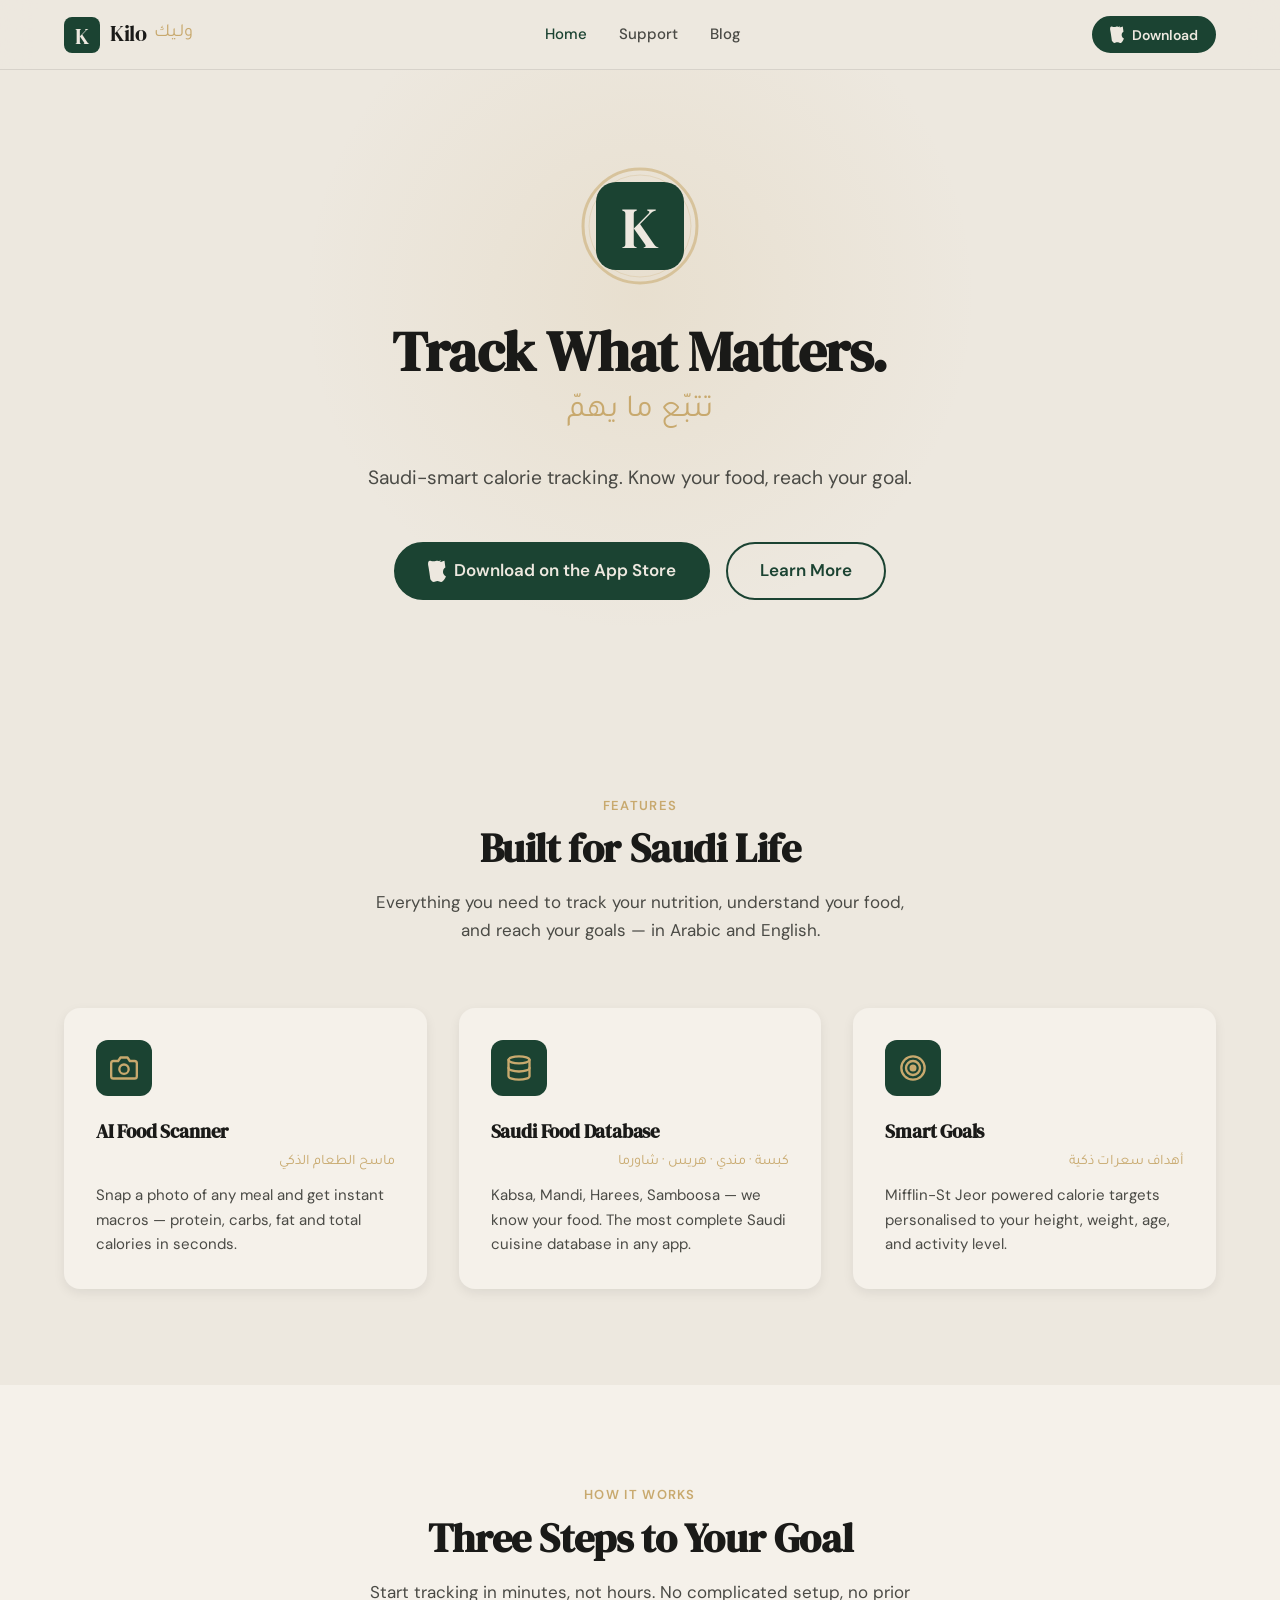
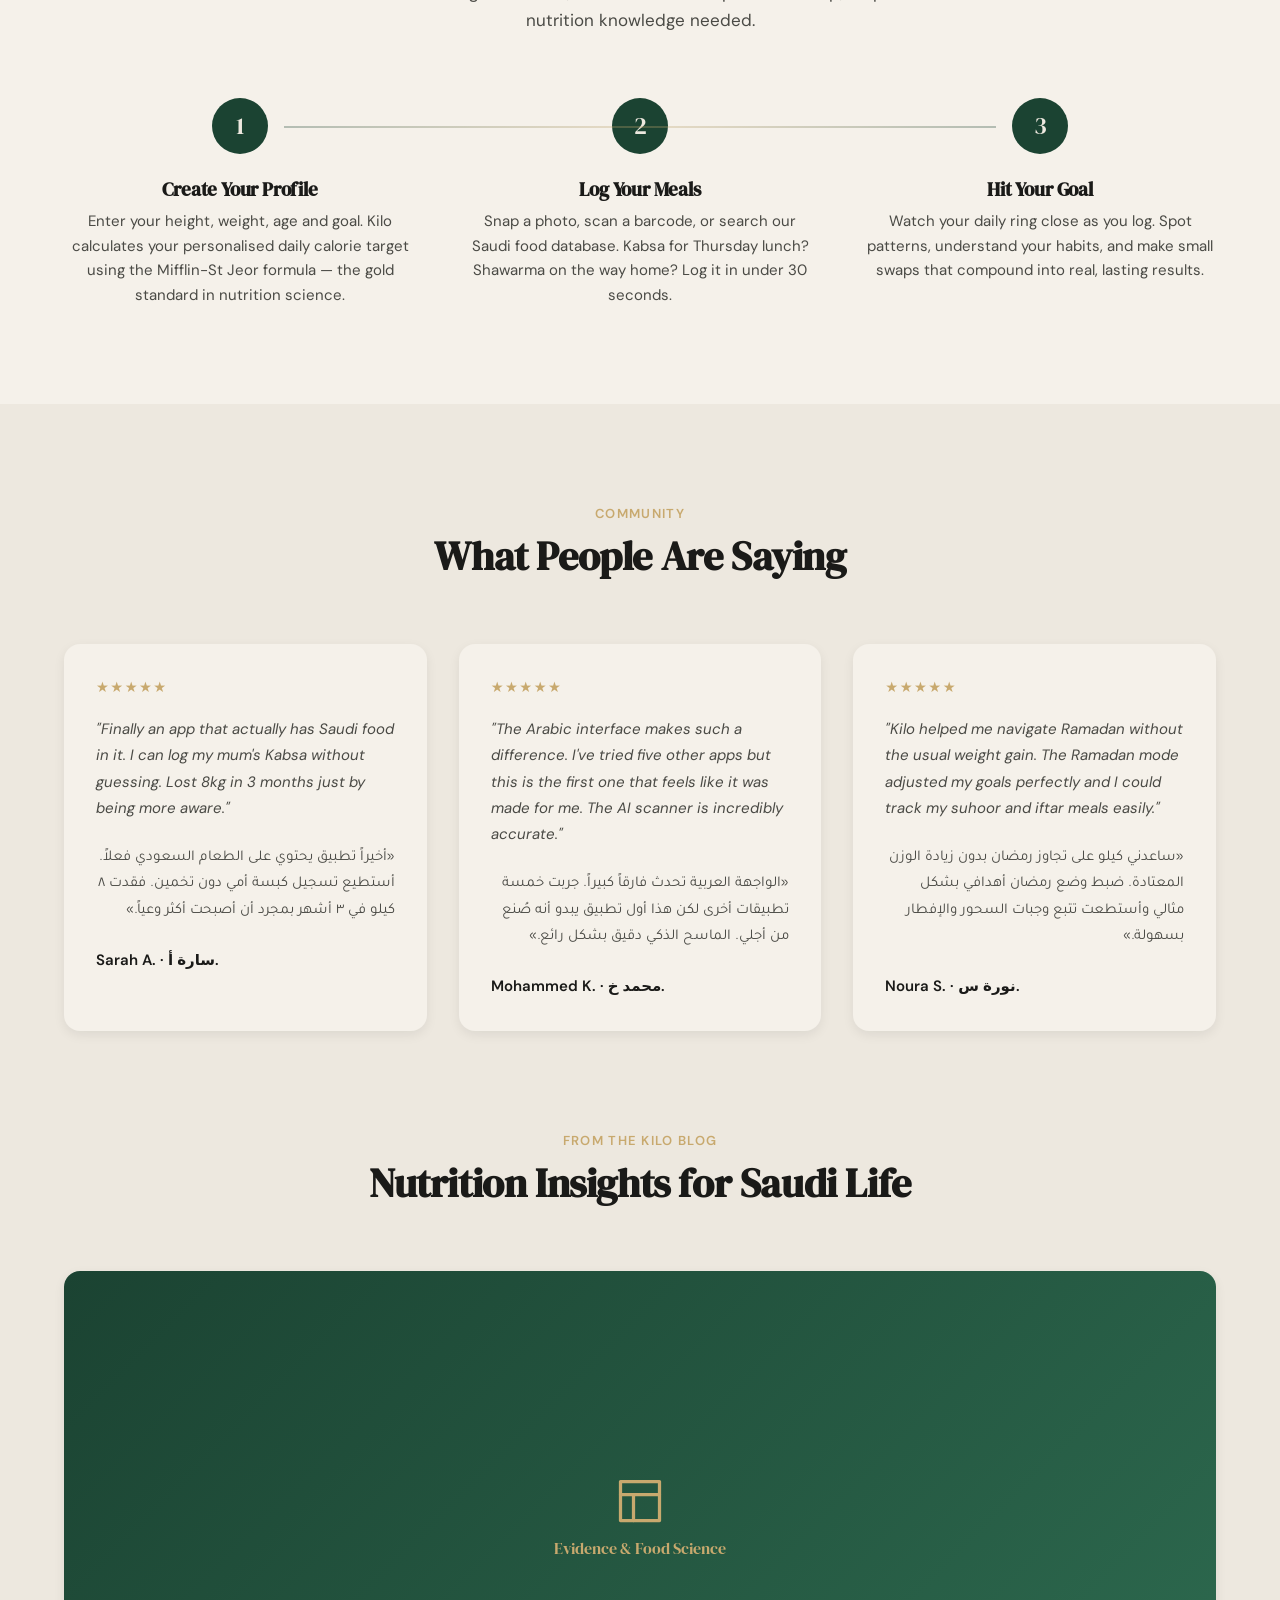
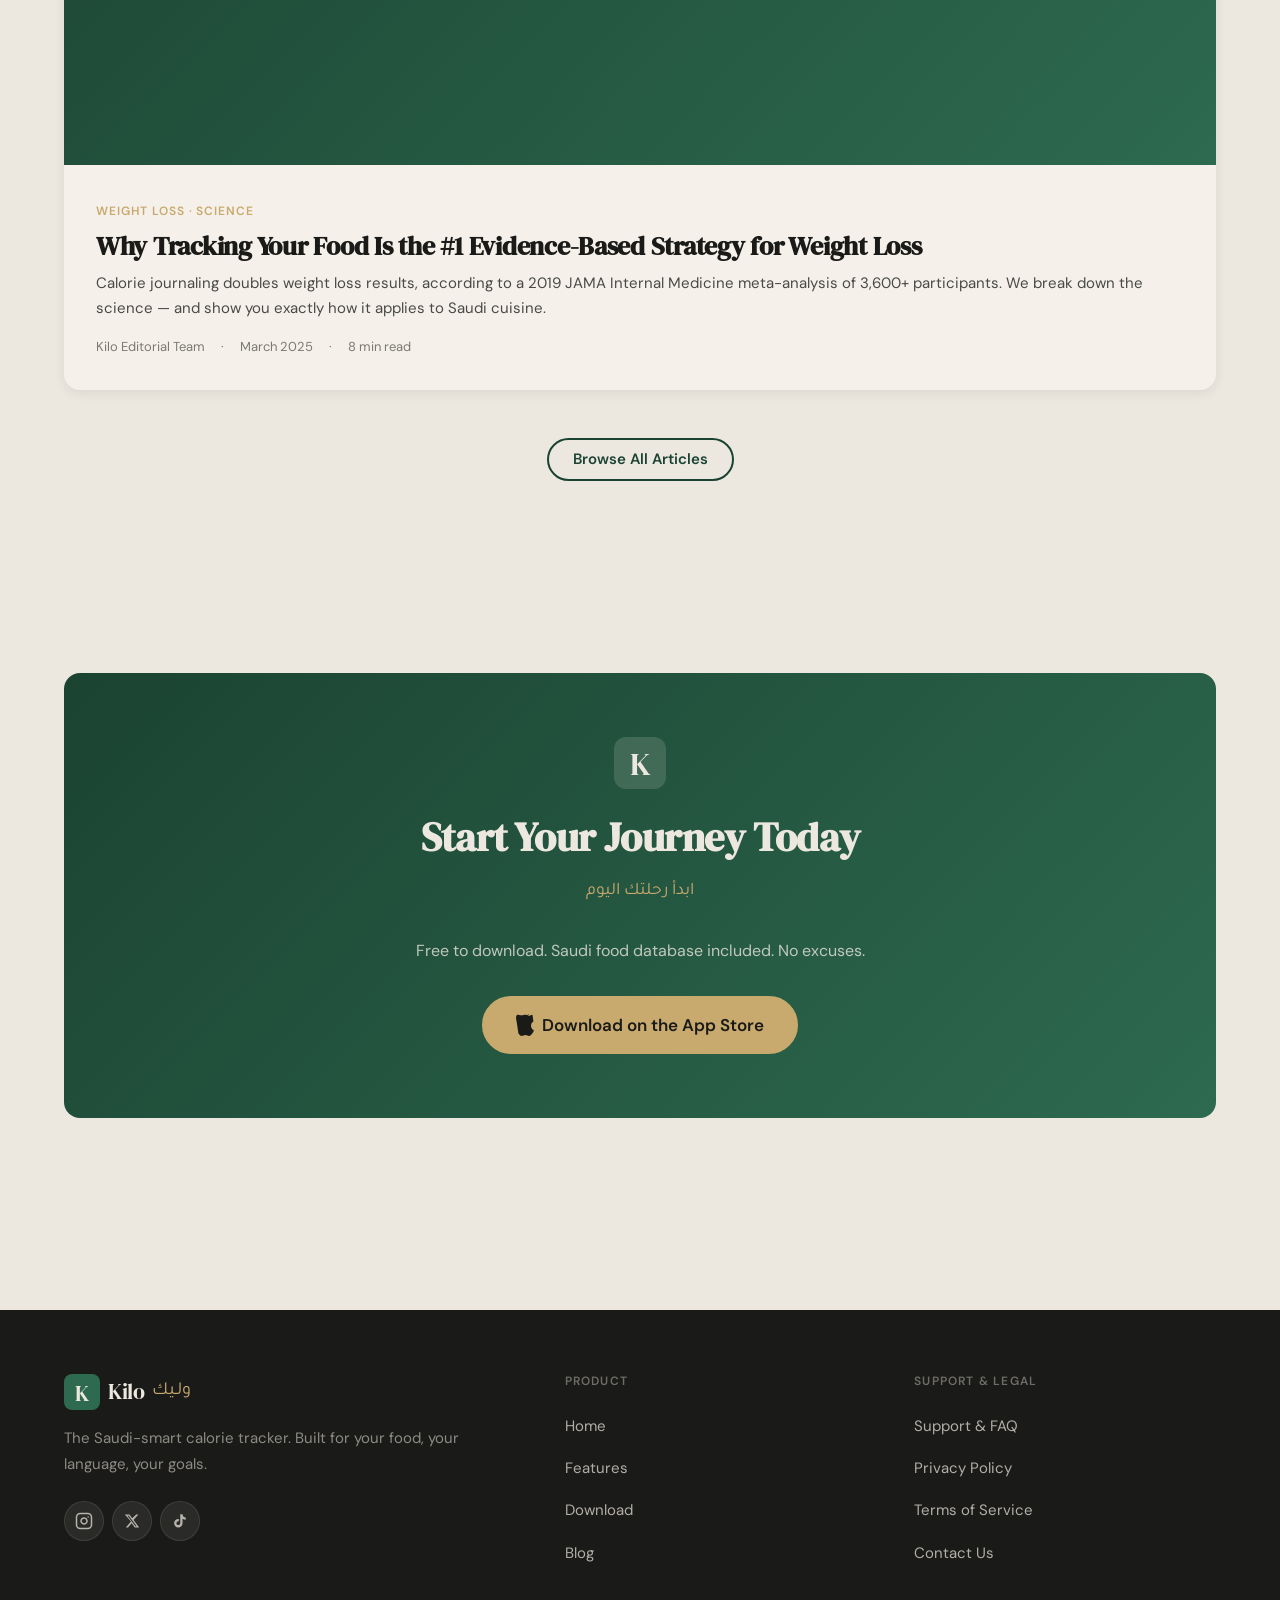
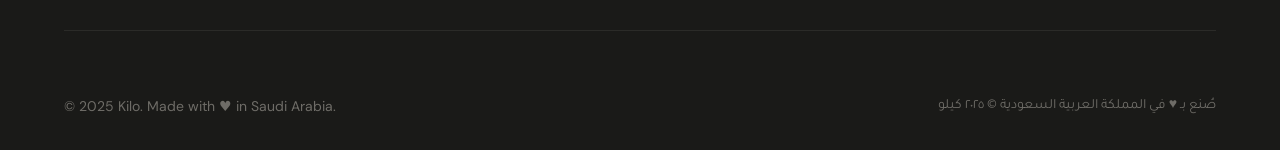
==== index.html @ ad7eeaf1 "claude cooked" ====
<!DOCTYPE html>
<html lang="en">
<head>
  <meta charset="UTF-8">
  <meta name="viewport" content="width=device-width, initial-scale=1.0">

  <!-- Primary SEO -->
  <title>Kilo (ولـيك) — Saudi-Smart Calorie Tracking App for iOS</title>
  <meta name="description" content="Kilo is the calorie tracking app built for Saudi Arabia. AI food scanner, Saudi food database with Kabsa, Mandi &amp; Shawarma. Mifflin-St Jeor powered goals. Free on the App Store.">
  <meta name="description" lang="ar" content="كيلو (ولـيك) — تطبيق تتبع السعرات الحرارية المصمم خصيصاً للسوق السعودي. ماسح الطعام بالذكاء الاصطناعي، قاعدة بيانات الأطعمة السعودية تشمل الكبسة والمندي والشاورما. حمّل التطبيق مجاناً.">
  <meta name="keywords" content="calorie tracking app Saudi Arabia, food tracking KSA, weight loss app Saudi, تطبيق تتبع السعرات, كيلو تطبيق, حمية سعودية, كبسة سعرات حرارية, Kabsa calories, Mandi calories, calorie counter Arabic">
  <meta name="robots" content="index, follow">
  <meta name="author" content="Kilo App">

  <!-- Geo -->
  <meta name="geo.region" content="SA">
  <meta name="geo.placename" content="Saudi Arabia">

  <!-- Open Graph -->
  <meta property="og:type" content="website">
  <meta property="og:site_name" content="Kilo — ولـيك">
  <meta property="og:title" content="Kilo (ولـيك) — Saudi-Smart Calorie Tracking App">
  <meta property="og:description" content="Track Kabsa, Mandi, Shawarma and every Saudi favourite. AI-powered calorie tracking built for KSA life. Free on the App Store.">
  <meta property="og:url" content="https://kiloapp.sa/">
  <meta property="og:image" content="https://kiloapp.sa/og-image.jpg">
  <meta property="og:locale" content="en_US">
  <meta property="og:locale:alternate" content="ar_SA">

  <!-- Twitter Card -->
  <meta name="twitter:card" content="summary_large_image">
  <meta name="twitter:site" content="@kiloapp">
  <meta name="twitter:title" content="Kilo (ولـيك) — Saudi-Smart Calorie Tracking">
  <meta name="twitter:description" content="Track Kabsa, Mandi, Shawarma and every Saudi favourite. AI-powered. Built for KSA.">
  <meta name="twitter:image" content="https://kiloapp.sa/og-image.jpg">

  <!-- Canonical + hreflang -->
  <link rel="canonical" href="https://kiloapp.sa/">
  <link rel="alternate" hreflang="en" href="https://kiloapp.sa/">
  <link rel="alternate" hreflang="ar" href="https://kiloapp.sa/ar/">
  <link rel="alternate" hreflang="x-default" href="https://kiloapp.sa/">

  <!-- Fonts: preconnect first, then load -->
  <link rel="preconnect" href="https://fonts.googleapis.com">
  <link rel="preconnect" href="https://fonts.gstatic.com" crossorigin>
  <link href="https://fonts.googleapis.com/css2?family=DM+Serif+Display:ital@0;1&family=DM+Sans:ital,opsz,wght@0,9..40,300;0,9..40,400;0,9..40,500;0,9..40,600;0,9..40,700;1,9..40,400&family=Tajawal:wght@300;400;500;700&display=swap" rel="stylesheet">

  <!-- Styles -->
  <link rel="stylesheet" href="styles.css">

  <!-- Critical CSS (inline for above-the-fold render) -->
  <style>
    :root{--color-bg:#EDE8DF;--color-primary:#1B4332;--color-accent:#C8A96E;--color-text:#1A1A18}
    body{background-color:#EDE8DF;color:#1A1A18;font-family:'DM Sans',system-ui,sans-serif;margin:0}
    .nav{position:sticky;top:0;z-index:100;background-color:rgba(237,232,223,.92);border-bottom:1px solid rgba(26,26,24,.1);padding:1rem 0;backdrop-filter:blur(16px);-webkit-backdrop-filter:blur(16px)}
    .container{width:100%;max-width:1200px;margin:0 auto;padding:0 1.5rem}
    .hero{padding:6rem 0;text-align:center;position:relative;overflow:hidden}
  </style>

  <!-- JSON-LD: Organization -->
  <script type="application/ld+json">
  {
    "@context": "https://schema.org",
    "@type": "Organization",
    "name": "Kilo",
    "alternateName": "ولـيك",
    "url": "https://kiloapp.sa",
    "description": "Saudi-market calorie tracking iOS app with AI food scanner and Saudi food database",
    "foundingLocation": {
      "@type": "Place",
      "addressCountry": "SA",
      "name": "Saudi Arabia"
    },
    "sameAs": [
      "https://instagram.com/kiloapp",
      "https://twitter.com/kiloapp",
      "https://tiktok.com/@kiloapp"
    ],
    "contactPoint": {
      "@type": "ContactPoint",
      "contactType": "customer support",
      "email": "support@kiloapp.sa",
      "availableLanguage": ["English", "Arabic"]
    }
  }
  </script>

  <!-- JSON-LD: MobileApplication -->
  <script type="application/ld+json">
  {
    "@context": "https://schema.org",
    "@type": "MobileApplication",
    "name": "Kilo — Calorie Tracker",
    "alternateName": "ولـيك — تتبع السعرات",
    "operatingSystem": "iOS",
    "applicationCategory": "HealthApplication",
    "description": "Kilo is a Saudi-smart calorie tracking app featuring an AI food scanner, a comprehensive Saudi food database including Kabsa, Mandi, and Shawarma, and Mifflin-St Jeor powered calorie targets. Available in English and Arabic.",
    "inLanguage": ["en", "ar"],
    "offers": {
      "@type": "Offer",
      "price": "0",
      "priceCurrency": "SAR"
    },
    "aggregateRating": {
      "@type": "AggregateRating",
      "ratingValue": "4.8",
      "reviewCount": "1250",
      "bestRating": "5",
      "worstRating": "1"
    },
    "featureList": [
      "AI Food Scanner",
      "Saudi Food Database — Kabsa, Mandi, Harees, Shawarma",
      "Smart Calorie Goals with Mifflin-St Jeor",
      "Arabic Language Support",
      "Macro Tracking — Protein, Carbs, Fat",
      "Ramadan Mode",
      "Progress Charts"
    ],
    "availableOnDevice": "iPhone",
    "downloadUrl": "#app-store-link",
    "publisher": {
      "@type": "Organization",
      "name": "Kilo"
    }
  }
  </script>
</head>
<body>

  <!-- ===================== NAVIGATION ===================== -->
  <nav class="nav" role="navigation" aria-label="Main navigation">
    <div class="container">
      <div class="nav__inner">

        <a href="/" class="nav__logo" aria-label="Kilo — Home">
          <span class="app-icon app-icon--sm">
            <svg viewBox="0 0 36 36" xmlns="http://www.w3.org/2000/svg" aria-hidden="true">
              <rect width="36" height="36" rx="8" fill="#1B4332"/>
              <text x="18" y="27" font-family="'DM Serif Display',Georgia,serif" font-size="22" fill="#EDE8DF" text-anchor="middle">K</text>
            </svg>
          </span>
          <span class="wordmark">
            <span class="wordmark__en">Kilo</span>
            <span class="wordmark__ar">ولـيك</span>
          </span>
        </a>

        <ul class="nav__links">
          <li><a href="/" class="active" aria-current="page">Home</a></li>
          <li><a href="support.html">Support</a></li>
          <li><a href="blog/">Blog</a></li>
        </ul>

        <a href="#app-store-link" class="btn btn--primary btn--sm nav__cta">
          <svg width="14" height="17" viewBox="0 0 814 1000" fill="currentColor" xmlns="http://www.w3.org/2000/svg" aria-hidden="true">
            <path d="M788.1 340.9c-5.8 4.5-108.2 62.2-108.2 190.5 0 148.4 130.3 200.9 134.2 202.2-.6 3.2-20.7 71.9-68.7 141.9-42.8 61.6-87.5 123.1-155.5 123.1s-85.5-39.5-164-39.5c-76 0-103.7 40.8-165.9 40.8s-105-57.8-155.5-127.4C46 376.7 0 246.7 0 183.5 0 69.3 33.8 28.5 77.2 28.5s72.3 26.3 168.1 26.3c90 0 113.2-26.3 185.6-26.3 63.2 0 117.8 47.5 158.8 47.5 47.5 0 95-47.5 158-47.5z"/>
            <path d="M545.8 8.3C530.2 28.5 507 56.3 507 90.5c0 30 21.5 56.1 32.7 65.3 14.6 11.6 28.3 19 42.4 19 7.3 0 14-2.1 16.8-2.1.6-.6.6-1.4 0-2.1-15.2-5.1-53.1-26.5-53.1-79.6 0-44.4 28.5-80.7 38.1-90z"/>
          </svg>
          Download
        </a>

        <button class="nav__hamburger" id="hamburger-btn" aria-label="Toggle navigation menu" aria-expanded="false" aria-controls="mobile-menu">
          <span aria-hidden="true"></span>
          <span aria-hidden="true"></span>
          <span aria-hidden="true"></span>
        </button>

      </div>

      <div class="nav__mobile-menu" id="mobile-menu" aria-hidden="true">
        <a href="/" class="active" aria-current="page">Home</a>
        <a href="support.html">Support</a>
        <a href="blog/">Blog</a>
        <a href="#app-store-link" class="btn btn--primary">Download on the App Store</a>
      </div>
    </div>
  </nav>

  <main>

    <!-- ===================== HERO ===================== -->
    <section class="hero section" aria-labelledby="hero-heading">
      <div class="container">

        <!-- App icon with gold ring -->
        <div class="app-icon app-icon--hero hero__icon" aria-hidden="true">
          <svg viewBox="0 0 120 120" xmlns="http://www.w3.org/2000/svg">
            <circle cx="60" cy="60" r="57" fill="none" stroke="#C8A96E" stroke-width="3" opacity="0.55"/>
            <circle cx="60" cy="60" r="51" fill="none" stroke="#C8A96E" stroke-width="1" opacity="0.25"/>
            <rect x="16" y="16" width="88" height="88" rx="20" fill="#1B4332"/>
            <text x="60" y="82" font-family="'DM Serif Display',Georgia,serif" font-size="58" fill="#EDE8DF" text-anchor="middle">K</text>
          </svg>
        </div>

        <h1 id="hero-heading">Track What Matters.</h1>
        <p class="hero__subtitle-ar" lang="ar">تتبّع ما يهمّ</p>
        <p class="hero__desc">Saudi-smart calorie tracking. Know your food, reach your goal.</p>

        <div class="hero__actions">
          <a href="#app-store-link" class="btn btn--primary btn--lg" aria-label="Download Kilo on the App Store">
            <svg width="18" height="22" viewBox="0 0 814 1000" fill="currentColor" xmlns="http://www.w3.org/2000/svg" aria-hidden="true">
              <path d="M788.1 340.9c-5.8 4.5-108.2 62.2-108.2 190.5 0 148.4 130.3 200.9 134.2 202.2-.6 3.2-20.7 71.9-68.7 141.9-42.8 61.6-87.5 123.1-155.5 123.1s-85.5-39.5-164-39.5c-76 0-103.7 40.8-165.9 40.8s-105-57.8-155.5-127.4C46 376.7 0 246.7 0 183.5 0 69.3 33.8 28.5 77.2 28.5s72.3 26.3 168.1 26.3c90 0 113.2-26.3 185.6-26.3 63.2 0 117.8 47.5 158.8 47.5 47.5 0 95-47.5 158-47.5z"/>
              <path d="M545.8 8.3C530.2 28.5 507 56.3 507 90.5c0 30 21.5 56.1 32.7 65.3 14.6 11.6 28.3 19 42.4 19 7.3 0 14-2.1 16.8-2.1.6-.6.6-1.4 0-2.1-15.2-5.1-53.1-26.5-53.1-79.6 0-44.4 28.5-80.7 38.1-90z"/>
            </svg>
            Download on the App Store
          </a>
          <a href="#features" class="btn btn--ghost btn--lg">Learn More</a>
        </div>

      </div>
    </section>

    <!-- ===================== FEATURES ===================== -->
    <section id="features" class="section" aria-labelledby="features-heading">
      <div class="container">
        <div class="section-header">
          <span class="section-header__label">Features</span>
          <h2 id="features-heading" class="section-header__title">Built for Saudi Life</h2>
          <p class="section-header__desc">Everything you need to track your nutrition, understand your food, and reach your goals — in Arabic and English.</p>
        </div>

        <div class="grid-3">

          <!-- Feature 1: AI Food Scanner -->
          <div class="card">
            <div class="card__icon" aria-hidden="true">
              <svg width="28" height="28" viewBox="0 0 24 24" fill="none" stroke="currentColor" stroke-width="2" stroke-linecap="round" stroke-linejoin="round">
                <path d="M23 19a2 2 0 0 1-2 2H3a2 2 0 0 1-2-2V8a2 2 0 0 1 2-2h4l2-3h6l2 3h4a2 2 0 0 1 2 2z"/>
                <circle cx="12" cy="13" r="4"/>
              </svg>
            </div>
            <h3 class="card__title">AI Food Scanner</h3>
            <p class="card__title-ar" lang="ar">ماسح الطعام الذكي</p>
            <p class="card__desc">Snap a photo of any meal and get instant macros — protein, carbs, fat and total calories in seconds.</p>
          </div>

          <!-- Feature 2: Saudi Food Database -->
          <div class="card">
            <div class="card__icon" aria-hidden="true">
              <svg width="28" height="28" viewBox="0 0 24 24" fill="none" stroke="currentColor" stroke-width="2" stroke-linecap="round" stroke-linejoin="round">
                <ellipse cx="12" cy="5" rx="9" ry="3"/>
                <path d="M21 12c0 1.66-4 3-9 3s-9-1.34-9-3"/>
                <path d="M3 5v14c0 1.66 4 3 9 3s9-1.34 9-3V5"/>
              </svg>
            </div>
            <h3 class="card__title">Saudi Food Database</h3>
            <p class="card__title-ar" lang="ar">كبسة · مندي · هريس · شاورما</p>
            <p class="card__desc">Kabsa, Mandi, Harees, Samboosa — we know your food. The most complete Saudi cuisine database in any app.</p>
          </div>

          <!-- Feature 3: Smart Goals -->
          <div class="card">
            <div class="card__icon" aria-hidden="true">
              <svg width="28" height="28" viewBox="0 0 24 24" fill="none" stroke="currentColor" stroke-width="2" stroke-linecap="round" stroke-linejoin="round">
                <circle cx="12" cy="12" r="10"/>
                <circle cx="12" cy="12" r="6"/>
                <circle cx="12" cy="12" r="2" fill="currentColor"/>
              </svg>
            </div>
            <h3 class="card__title">Smart Goals</h3>
            <p class="card__title-ar" lang="ar">أهداف سعرات ذكية</p>
            <p class="card__desc">Mifflin-St Jeor powered calorie targets personalised to your height, weight, age, and activity level.</p>
          </div>

        </div>
      </div>
    </section>

    <!-- ===================== HOW IT WORKS ===================== -->
    <section class="section" style="background-color: var(--color-bg-card);" aria-labelledby="how-heading">
      <div class="container">
        <div class="section-header">
          <span class="section-header__label">How It Works</span>
          <h2 id="how-heading" class="section-header__title">Three Steps to Your Goal</h2>
          <p class="section-header__desc">Start tracking in minutes, not hours. No complicated setup, no prior nutrition knowledge needed.</p>
        </div>

        <div class="steps">
          <div class="step">
            <div class="step__number" aria-hidden="true">1</div>
            <h3 class="step__title">Create Your Profile</h3>
            <p class="step__desc">Enter your height, weight, age and goal. Kilo calculates your personalised daily calorie target using the Mifflin-St Jeor formula — the gold standard in nutrition science.</p>
          </div>
          <div class="step">
            <div class="step__number" aria-hidden="true">2</div>
            <h3 class="step__title">Log Your Meals</h3>
            <p class="step__desc">Snap a photo, scan a barcode, or search our Saudi food database. Kabsa for Thursday lunch? Shawarma on the way home? Log it in under 30 seconds.</p>
          </div>
          <div class="step">
            <div class="step__number" aria-hidden="true">3</div>
            <h3 class="step__title">Hit Your Goal</h3>
            <p class="step__desc">Watch your daily ring close as you log. Spot patterns, understand your habits, and make small swaps that compound into real, lasting results.</p>
          </div>
        </div>
      </div>
    </section>

    <!-- ===================== TESTIMONIALS ===================== -->
    <section class="section" aria-labelledby="testimonials-heading">
      <div class="container">
        <div class="section-header">
          <span class="section-header__label">Community</span>
          <h2 id="testimonials-heading" class="section-header__title">What People Are Saying</h2>
        </div>

        <div class="testimonials-grid">

          <div class="testimonial">
            <div class="testimonial__stars" aria-label="5 stars">★★★★★</div>
            <p class="testimonial__quote">"Finally an app that actually has Saudi food in it. I can log my mum's Kabsa without guessing. Lost 8kg in 3 months just by being more aware."</p>
            <p class="testimonial__quote testimonial__quote--ar" lang="ar">«أخيراً تطبيق يحتوي على الطعام السعودي فعلاً. أستطيع تسجيل كبسة أمي دون تخمين. فقدت ٨ كيلو في ٣ أشهر بمجرد أن أصبحت أكثر وعياً.»</p>
            <p class="testimonial__author">Sarah A. · سارة أ.</p>
          </div>

          <div class="testimonial">
            <div class="testimonial__stars" aria-label="5 stars">★★★★★</div>
            <p class="testimonial__quote">"The Arabic interface makes such a difference. I've tried five other apps but this is the first one that feels like it was made for me. The AI scanner is incredibly accurate."</p>
            <p class="testimonial__quote testimonial__quote--ar" lang="ar">«الواجهة العربية تحدث فارقاً كبيراً. جربت خمسة تطبيقات أخرى لكن هذا أول تطبيق يبدو أنه صُنع من أجلي. الماسح الذكي دقيق بشكل رائع.»</p>
            <p class="testimonial__author">Mohammed K. · محمد خ.</p>
          </div>

          <div class="testimonial">
            <div class="testimonial__stars" aria-label="5 stars">★★★★★</div>
            <p class="testimonial__quote">"Kilo helped me navigate Ramadan without the usual weight gain. The Ramadan mode adjusted my goals perfectly and I could track my suhoor and iftar meals easily."</p>
            <p class="testimonial__quote testimonial__quote--ar" lang="ar">«ساعدني كيلو على تجاوز رمضان بدون زيادة الوزن المعتادة. ضبط وضع رمضان أهدافي بشكل مثالي وأستطعت تتبع وجبات السحور والإفطار بسهولة.»</p>
            <p class="testimonial__author">Noura S. · نورة س.</p>
          </div>

        </div>
      </div>
    </section>

    <!-- ===================== BLOG TEASER ===================== -->
    <section class="section section--flush" aria-labelledby="blog-teaser-heading">
      <div class="container">
        <div class="section-header">
          <span class="section-header__label">From the Kilo Blog</span>
          <h2 id="blog-teaser-heading" class="section-header__title">Nutrition Insights for Saudi Life</h2>
        </div>

        <a href="blog/food-tracking-weight-loss.html" class="blog-card blog-card--featured" aria-label="Read: Why Tracking Your Food Is the #1 Evidence-Based Strategy for Weight Loss">
          <div class="blog-card__image">
            <div class="blog-card__image-inner" aria-hidden="true">
              <svg width="52" height="52" viewBox="0 0 24 24" fill="none" stroke="currentColor" stroke-width="1.5" stroke-linecap="round" stroke-linejoin="round">
                <path d="M3 3h18v18H3z" rx="2"/><path d="M3 9h18M9 21V9"/>
              </svg>
              <span style="color: var(--color-accent); font-family: 'DM Serif Display',serif; font-size:1rem;">Evidence &amp; Food Science</span>
            </div>
          </div>
          <div class="blog-card__body">
            <span class="blog-card__tag">Weight Loss · Science</span>
            <h3 class="blog-card__title">Why Tracking Your Food Is the #1 Evidence-Based Strategy for Weight Loss</h3>
            <p class="blog-card__excerpt">Calorie journaling doubles weight loss results, according to a 2019 JAMA Internal Medicine meta-analysis of 3,600+ participants. We break down the science — and show you exactly how it applies to Saudi cuisine.</p>
            <div class="blog-card__meta">
              <span>Kilo Editorial Team</span>
              <span>&middot;</span>
              <span>March 2025</span>
              <span>&middot;</span>
              <span>8 min read</span>
            </div>
          </div>
        </a>

        <div class="text-center mt-2xl">
          <a href="blog/" class="btn btn--ghost">Browse All Articles</a>
        </div>
      </div>
    </section>

    <!-- ===================== FINAL CTA ===================== -->
    <section class="section" aria-label="Download call to action">
      <div class="container container--narrow">
        <div class="contact-card" style="text-align:center;">
          <div class="app-icon app-icon--md" style="margin:0 auto var(--space-lg);" aria-hidden="true">
            <svg viewBox="0 0 52 52" xmlns="http://www.w3.org/2000/svg">
              <rect width="52" height="52" rx="12" fill="#EDE8DF" opacity="0.15"/>
              <text x="26" y="38" font-family="'DM Serif Display',Georgia,serif" font-size="32" fill="#EDE8DF" text-anchor="middle">K</text>
            </svg>
          </div>
          <h2>Start Your Journey Today</h2>
          <p lang="ar" style="font-family:var(--font-arabic);direction:rtl;font-size:1.1rem;color:var(--color-accent);">ابدأ رحلتك اليوم</p>
          <p>Free to download. Saudi food database included. No excuses.</p>
          <a href="#app-store-link" class="btn btn--primary btn--lg" aria-label="Download Kilo on the App Store">
            <svg width="18" height="22" viewBox="0 0 814 1000" fill="currentColor" xmlns="http://www.w3.org/2000/svg" aria-hidden="true">
              <path d="M788.1 340.9c-5.8 4.5-108.2 62.2-108.2 190.5 0 148.4 130.3 200.9 134.2 202.2-.6 3.2-20.7 71.9-68.7 141.9-42.8 61.6-87.5 123.1-155.5 123.1s-85.5-39.5-164-39.5c-76 0-103.7 40.8-165.9 40.8s-105-57.8-155.5-127.4C46 376.7 0 246.7 0 183.5 0 69.3 33.8 28.5 77.2 28.5s72.3 26.3 168.1 26.3c90 0 113.2-26.3 185.6-26.3 63.2 0 117.8 47.5 158.8 47.5 47.5 0 95-47.5 158-47.5z"/>
              <path d="M545.8 8.3C530.2 28.5 507 56.3 507 90.5c0 30 21.5 56.1 32.7 65.3 14.6 11.6 28.3 19 42.4 19 7.3 0 14-2.1 16.8-2.1.6-.6.6-1.4 0-2.1-15.2-5.1-53.1-26.5-53.1-79.6 0-44.4 28.5-80.7 38.1-90z"/>
            </svg>
            Download on the App Store
          </a>
        </div>
      </div>
    </section>

  </main>

  <!-- ===================== FOOTER ===================== -->
  <footer class="footer" role="contentinfo">
    <div class="container">
      <div class="footer__top">

        <div class="footer__brand">
          <div class="wordmark mb-md">
            <span class="app-icon app-icon--sm" aria-hidden="true">
              <svg viewBox="0 0 36 36" xmlns="http://www.w3.org/2000/svg">
                <rect width="36" height="36" rx="8" fill="#2D6A4F"/>
                <text x="18" y="27" font-family="'DM Serif Display',Georgia,serif" font-size="22" fill="#EDE8DF" text-anchor="middle">K</text>
              </svg>
            </span>
            <span class="wordmark__en">Kilo</span>
            <span class="wordmark__ar">ولـيك</span>
          </div>
          <p>The Saudi-smart calorie tracker. Built for your food, your language, your goals.</p>
          <div class="footer__social" aria-label="Social media links">
            <a href="#" class="social-icon" aria-label="Kilo on Instagram">
              <svg width="18" height="18" viewBox="0 0 24 24" fill="none" stroke="currentColor" stroke-width="2" stroke-linecap="round" stroke-linejoin="round" aria-hidden="true">
                <rect x="2" y="2" width="20" height="20" rx="5" ry="5"/><path d="M16 11.37A4 4 0 1 1 12.63 8 4 4 0 0 1 16 11.37z"/><line x1="17.5" y1="6.5" x2="17.51" y2="6.5"/>
              </svg>
            </a>
            <a href="#" class="social-icon" aria-label="Kilo on X / Twitter">
              <svg width="16" height="16" viewBox="0 0 24 24" fill="currentColor" aria-hidden="true">
                <path d="M18.244 2.25h3.308l-7.227 8.26 8.502 11.24H16.17l-4.714-6.231-5.401 6.231H2.746l7.73-8.835L1.254 2.25H8.08l4.259 5.63zm-1.161 17.52h1.833L7.084 4.126H5.117z"/>
              </svg>
            </a>
            <a href="#" class="social-icon" aria-label="Kilo on TikTok">
              <svg width="16" height="18" viewBox="0 0 24 24" fill="currentColor" aria-hidden="true">
                <path d="M19.59 6.69a4.83 4.83 0 0 1-3.77-4.25V2h-3.45v13.67a2.89 2.89 0 0 1-2.88 2.5 2.89 2.89 0 0 1-2.89-2.89 2.89 2.89 0 0 1 2.89-2.89c.28 0 .54.04.79.1V9.01a6.3 6.3 0 0 0-.79-.05 6.34 6.34 0 0 0-6.34 6.34 6.34 6.34 0 0 0 6.34 6.34 6.34 6.34 0 0 0 6.33-6.34V8.69a8.18 8.18 0 0 0 4.78 1.52V6.69a4.85 4.85 0 0 1-1.01 0z"/>
              </svg>
            </a>
          </div>
        </div>

        <nav class="footer__nav" aria-label="Footer navigation">
          <h4>Product</h4>
          <ul>
            <li><a href="/">Home</a></li>
            <li><a href="#features">Features</a></li>
            <li><a href="#app-store-link">Download</a></li>
            <li><a href="blog/">Blog</a></li>
          </ul>
        </nav>

        <nav class="footer__nav" aria-label="Footer legal navigation">
          <h4>Support &amp; Legal</h4>
          <ul>
            <li><a href="support.html">Support &amp; FAQ</a></li>
            <li><a href="privacy.html">Privacy Policy</a></li>
            <li><a href="#">Terms of Service</a></li>
            <li><a href="mailto:support@kiloapp.sa">Contact Us</a></li>
          </ul>
        </nav>

      </div>

      <div class="footer__bottom">
        <span>&copy; 2025 Kilo. Made with &#9829; in Saudi Arabia.</span>
        <span class="footer__bottom-ar" lang="ar">صُنع بـ &#9829; في المملكة العربية السعودية &copy; ٢٠٢٥ كيلو</span>
      </div>
    </div>
  </footer>

  <script>
    (function () {
      var btn = document.getElementById('hamburger-btn');
      var menu = document.getElementById('mobile-menu');
      if (!btn || !menu) return;
      btn.addEventListener('click', function () {
        var open = menu.classList.toggle('is-open');
        btn.setAttribute('aria-expanded', open);
        menu.setAttribute('aria-hidden', !open);
      });
      menu.querySelectorAll('a').forEach(function (link) {
        link.addEventListener('click', function () {
          menu.classList.remove('is-open');
          btn.setAttribute('aria-expanded', 'false');
          menu.setAttribute('aria-hidden', 'true');
        });
      });
      document.addEventListener('click', function (e) {
        if (!btn.contains(e.target) && !menu.contains(e.target)) {
          menu.classList.remove('is-open');
          btn.setAttribute('aria-expanded', 'false');
          menu.setAttribute('aria-hidden', 'true');
        }
      });
    })();
  </script>
</body>
</html>
---- styles.css ----
/* ============================================================
   KILO (ولـيك) — Shared Design System
   Version 1.0 · Mobile-first · RTL-ready · Dark-mode aware
   ============================================================ */

/* Google Fonts — loaded via <link> in HTML for performance */

/* ============================================================
   CUSTOM PROPERTIES (Design Tokens)
   ============================================================ */
:root {
  /* Brand Colors */
  --color-bg:            #EDE8DF; /* kiloWarmBeige */
  --color-bg-card:       #F5F1EA;
  --color-bg-elevated:   #FAF8F4;
  --color-primary:       #1B4332; /* kiloDeepGreen */
  --color-primary-dark:  #143326;
  --color-primary-light: #2D6A4F;
  --color-accent:        #C8A96E; /* kiloSandGold */
  --color-accent-light:  #D4BB82;
  --color-text:          #1A1A18; /* kiloCharcoal */
  --color-text-secondary:#4A4A45;
  --color-text-muted:    #7A7A72;
  --color-border:        rgba(26,26,24,0.10);
  --color-overlay:       rgba(26,26,24,0.04);

  /* Typography */
  --font-heading: 'DM Serif Display', Georgia, 'Times New Roman', serif;
  --font-body:    'DM Sans', -apple-system, BlinkMacSystemFont, 'Segoe UI', sans-serif;
  --font-arabic:  'Tajawal', 'Arial Unicode MS', Tahoma, sans-serif;

  /* Spacing scale */
  --space-xs:  0.25rem;
  --space-sm:  0.5rem;
  --space-md:  1rem;
  --space-lg:  1.5rem;
  --space-xl:  2rem;
  --space-2xl: 3rem;
  --space-3xl: 4rem;
  --space-4xl: 6rem;

  /* Layout */
  --max-width:      1200px;
  --max-width-text: 740px;
  --max-width-article: 760px;

  /* Radii */
  --radius-sm:   8px;
  --radius-md:   12px;
  --radius-card: 16px;
  --radius-lg:   24px;
  --radius-full: 9999px;

  /* Shadows */
  --shadow-card: 0 4px 12px rgba(0,0,0,0.07);
  --shadow-md:   0 8px 24px rgba(0,0,0,0.10);
  --shadow-lg:   0 16px 48px rgba(0,0,0,0.14);

  /* Transitions */
  --t-fast: 150ms ease;
  --t-base: 250ms ease;
  --t-slow: 400ms ease;
}

/* ============================================================
   DARK MODE  — darken the beige, never invert
   ============================================================ */
@media (prefers-color-scheme: dark) {
  :root {
    --color-bg:            #1E1C17;
    --color-bg-card:       #252319;
    --color-bg-elevated:   #2C2A1F;
    --color-primary:       #2D6A4F;
    --color-primary-dark:  #1B4332;
    --color-primary-light: #40916C;
    --color-accent:        #C8A96E;
    --color-accent-light:  #D4BB82;
    --color-text:          #F0EBE0;
    --color-text-secondary:#C0BAA8;
    --color-text-muted:    #908A78;
    --color-border:        rgba(240,235,224,0.10);
    --color-overlay:       rgba(240,235,224,0.04);
  }
}

/* ============================================================
   BASE RESET
   ============================================================ */
*, *::before, *::after { box-sizing: border-box; margin: 0; padding: 0; }

html {
  font-size: 16px;
  scroll-behavior: smooth;
  -webkit-text-size-adjust: 100%;
  text-size-adjust: 100%;
}

body {
  background-color: var(--color-bg);
  color: var(--color-text);
  font-family: var(--font-body);
  font-size: 1rem;
  line-height: 1.65;
  -webkit-font-smoothing: antialiased;
  -moz-osx-font-smoothing: grayscale;
}

img, video, svg { max-width: 100%; height: auto; display: block; }
a { color: var(--color-primary); text-decoration: none; transition: opacity var(--t-fast); }
a:hover { opacity: 0.78; }
ul, ol { list-style: none; }

/* ============================================================
   TYPOGRAPHY
   ============================================================ */
h1, h2, h3, h4, h5, h6 {
  font-family: var(--font-heading);
  line-height: 1.2;
  color: var(--color-text);
  letter-spacing: -0.01em;
}

h1 { font-size: clamp(2rem, 5vw, 3.5rem); }
h2 { font-size: clamp(1.5rem, 3.5vw, 2.5rem); }
h3 { font-size: clamp(1.2rem, 2.5vw, 1.75rem); }
h4 { font-size: 1.2rem; }

p { margin-bottom: var(--space-md); }
p:last-child { margin-bottom: 0; }

.text-arabic {
  font-family: var(--font-arabic);
  direction: rtl;
  text-align: right;
}

.text-muted     { color: var(--color-text-muted); }
.text-secondary { color: var(--color-text-secondary); }
.text-accent    { color: var(--color-accent); }
.text-primary   { color: var(--color-primary); }

/* ============================================================
   LAYOUT
   ============================================================ */
.container {
  width: 100%;
  max-width: var(--max-width);
  margin: 0 auto;
  padding: 0 var(--space-lg);
}

.container--narrow {
  max-width: var(--max-width-text);
  margin: 0 auto;
}

.container--article {
  max-width: var(--max-width-article);
  margin: 0 auto;
  padding: 0 var(--space-lg);
}

.section        { padding: var(--space-4xl) 0; }
.section--sm    { padding: var(--space-2xl) 0; }
.section--flush { padding-top: 0; }

.grid-2 {
  display: grid;
  grid-template-columns: 1fr;
  gap: var(--space-xl);
}

.grid-3 {
  display: grid;
  grid-template-columns: 1fr;
  gap: var(--space-xl);
}

@media (min-width: 640px) {
  .grid-2 { grid-template-columns: 1fr 1fr; }
  .grid-3 { grid-template-columns: repeat(2, 1fr); }
}

@media (min-width: 1024px) {
  .grid-3 { grid-template-columns: repeat(3, 1fr); }
}

/* ============================================================
   APP ICON — K lettermark on kiloDeepGreen
   ============================================================ */
.app-icon {
  display: inline-flex;
  align-items: center;
  justify-content: center;
  flex-shrink: 0;
}

.app-icon--sm   { width: 36px;  height: 36px; }
.app-icon--md   { width: 52px;  height: 52px; }
.app-icon--lg   { width: 80px;  height: 80px; }
.app-icon--hero { width: 120px; height: 120px; }

/* ============================================================
   WORDMARK
   ============================================================ */
.wordmark {
  display: flex;
  align-items: center;
  gap: var(--space-sm);
}

.wordmark__en {
  font-family: var(--font-heading);
  font-size: 1.4rem;
  color: var(--color-text);
  letter-spacing: -0.02em;
  line-height: 1;
}

.wordmark__ar {
  font-family: var(--font-arabic);
  font-size: 1.15rem;
  color: var(--color-accent);
  line-height: 1;
  letter-spacing: 0;
}

/* ============================================================
   NAVIGATION
   ============================================================ */
.nav {
  position: sticky;
  top: 0;
  z-index: 100;
  background-color: rgba(237,232,223,0.92);
  border-bottom: 1px solid var(--color-border);
  padding: var(--space-md) 0;
  backdrop-filter: blur(16px) saturate(1.4);
  -webkit-backdrop-filter: blur(16px) saturate(1.4);
}

@media (prefers-color-scheme: dark) {
  .nav { background-color: rgba(30,28,23,0.92); }
}

.nav__inner {
  display: flex;
  align-items: center;
  justify-content: space-between;
  gap: var(--space-md);
}

.nav__logo {
  display: flex;
  align-items: center;
  gap: 0.625rem;
  text-decoration: none;
}

.nav__links {
  display: none;
  align-items: center;
  gap: var(--space-xl);
  list-style: none;
}

.nav__links a {
  font-size: 0.9375rem;
  font-weight: 500;
  color: var(--color-text-secondary);
  text-decoration: none;
  transition: color var(--t-fast);
}

.nav__links a:hover,
.nav__links a.active {
  color: var(--color-primary);
  opacity: 1;
}

.nav__cta { display: none; }

@media (min-width: 768px) {
  .nav__links { display: flex; }
  .nav__cta   { display: inline-flex; }
}

/* ============================================================
   BUTTONS
   ============================================================ */
.btn {
  display: inline-flex;
  align-items: center;
  justify-content: center;
  gap: 0.5rem;
  padding: 0.75rem 1.5rem;
  border-radius: var(--radius-full);
  font-family: var(--font-body);
  font-size: 0.9375rem;
  font-weight: 600;
  line-height: 1;
  cursor: pointer;
  border: 2px solid transparent;
  text-decoration: none;
  transition: all var(--t-base);
  white-space: nowrap;
  -webkit-tap-highlight-color: transparent;
}

.btn--primary {
  background-color: var(--color-primary);
  color: var(--color-bg);
  border-color: var(--color-primary);
}

.btn--primary:hover {
  background-color: var(--color-primary-dark);
  border-color: var(--color-primary-dark);
  opacity: 1;
  transform: translateY(-1px);
  box-shadow: var(--shadow-md);
}

.btn--ghost {
  background-color: transparent;
  color: var(--color-primary);
  border-color: var(--color-primary);
}

.btn--ghost:hover {
  background-color: var(--color-primary);
  color: var(--color-bg);
  opacity: 1;
  transform: translateY(-1px);
}

.btn--accent {
  background-color: var(--color-accent);
  color: var(--color-text);
  border-color: var(--color-accent);
}

.btn--accent:hover {
  background-color: var(--color-accent-light);
  border-color: var(--color-accent-light);
  opacity: 1;
}

.btn--sm  { padding: 0.5rem 1rem;   font-size: 0.875rem;  }
.btn--lg  { padding: 1rem 2rem;     font-size: 1.0625rem; }

/* ============================================================
   CARDS
   ============================================================ */
.card {
  background-color: var(--color-bg-card);
  border-radius: var(--radius-card);
  box-shadow: var(--shadow-card);
  padding: var(--space-xl);
  transition: transform var(--t-base), box-shadow var(--t-base);
}

.card:hover {
  transform: translateY(-3px);
  box-shadow: var(--shadow-md);
}

.card__icon {
  width: 56px;
  height: 56px;
  border-radius: var(--radius-md);
  background-color: var(--color-primary);
  display: flex;
  align-items: center;
  justify-content: center;
  margin-bottom: var(--space-lg);
  color: var(--color-accent);
  flex-shrink: 0;
}

.card__title {
  font-family: var(--font-heading);
  font-size: 1.2rem;
  margin-bottom: var(--space-sm);
}

.card__title-ar {
  font-family: var(--font-arabic);
  direction: rtl;
  font-size: 0.9rem;
  color: var(--color-accent);
  margin-bottom: var(--space-sm);
}

.card__desc {
  color: var(--color-text-secondary);
  font-size: 0.9375rem;
  margin-bottom: 0;
  line-height: 1.65;
}

/* ============================================================
   HERO
   ============================================================ */
.hero {
  position: relative;
  overflow: hidden;
  padding: var(--space-4xl) 0;
  text-align: center;
}

.hero::before {
  content: '';
  position: absolute;
  top: -20%;
  left: 50%;
  transform: translateX(-50%);
  width: min(700px, 100vw);
  height: min(700px, 100vw);
  background: radial-gradient(circle, rgba(200,169,110,0.14) 0%, transparent 68%);
  pointer-events: none;
  z-index: 0;
}

.hero > * { position: relative; z-index: 1; }

.hero__icon {
  margin: 0 auto var(--space-xl);
}

.hero__title {
  margin-bottom: var(--space-xs);
}

.hero__subtitle-ar {
  font-family: var(--font-arabic);
  font-size: clamp(1.25rem, 3vw, 2rem);
  color: var(--color-accent);
  margin-bottom: var(--space-lg);
  direction: rtl;
}

.hero__desc {
  font-size: clamp(1rem, 2vw, 1.2rem);
  color: var(--color-text-secondary);
  max-width: 580px;
  margin: 0 auto var(--space-2xl);
}

.hero__actions {
  display: flex;
  flex-wrap: wrap;
  gap: var(--space-md);
  justify-content: center;
}

/* ============================================================
   SECTION HEADERS
   ============================================================ */
.section-header {
  text-align: center;
  margin-bottom: var(--space-3xl);
}

.section-header__label {
  display: inline-block;
  font-size: 0.8125rem;
  font-weight: 600;
  letter-spacing: 0.1em;
  text-transform: uppercase;
  color: var(--color-accent);
  margin-bottom: var(--space-sm);
}

.section-header__title { margin-bottom: var(--space-md); }

.section-header__desc {
  font-size: 1.0625rem;
  color: var(--color-text-secondary);
  max-width: 540px;
  margin: 0 auto;
}

/* ============================================================
   HOW IT WORKS — Steps
   ============================================================ */
.steps {
  display: grid;
  grid-template-columns: 1fr;
  gap: var(--space-2xl);
}

@media (min-width: 768px) {
  .steps { grid-template-columns: repeat(3, 1fr); }
}

.step { text-align: center; }

.step__number {
  width: 56px;
  height: 56px;
  border-radius: var(--radius-full);
  background-color: var(--color-primary);
  color: var(--color-bg);
  font-family: var(--font-heading);
  font-size: 1.5rem;
  display: flex;
  align-items: center;
  justify-content: center;
  margin: 0 auto var(--space-lg);
}

.step__title {
  font-family: var(--font-heading);
  font-size: 1.2rem;
  margin-bottom: var(--space-sm);
}

.step__desc {
  color: var(--color-text-secondary);
  font-size: 0.9375rem;
}

/* connector line between steps */
@media (min-width: 768px) {
  .steps {
    position: relative;
  }
  .steps::before {
    content: '';
    position: absolute;
    top: 28px;
    left: calc(16.66% + 28px);
    right: calc(16.66% + 28px);
    height: 2px;
    background: linear-gradient(90deg, var(--color-primary) 0%, var(--color-accent) 50%, var(--color-primary) 100%);
    opacity: 0.3;
  }
}

/* ============================================================
   TESTIMONIALS
   ============================================================ */
.testimonials-grid {
  display: grid;
  grid-template-columns: 1fr;
  gap: var(--space-xl);
}

@media (min-width: 768px) {
  .testimonials-grid { grid-template-columns: repeat(3, 1fr); }
}

.testimonial {
  background-color: var(--color-bg-card);
  border-radius: var(--radius-card);
  box-shadow: var(--shadow-card);
  padding: var(--space-xl);
  transition: transform var(--t-base), box-shadow var(--t-base);
}

.testimonial:hover {
  transform: translateY(-2px);
  box-shadow: var(--shadow-md);
}

.testimonial__stars {
  color: var(--color-accent);
  font-size: 0.9rem;
  margin-bottom: var(--space-md);
  letter-spacing: 0.1em;
}

.testimonial__quote {
  font-size: 0.9375rem;
  color: var(--color-text-secondary);
  margin-bottom: var(--space-lg);
  line-height: 1.75;
  font-style: italic;
}

.testimonial__quote--ar {
  font-family: var(--font-arabic);
  direction: rtl;
  text-align: right;
  font-style: normal;
}

.testimonial__author {
  font-weight: 600;
  font-size: 0.9375rem;
}

.testimonial__author--ar {
  font-family: var(--font-arabic);
  direction: rtl;
  text-align: right;
}

/* ============================================================
   BLOG CARDS
   ============================================================ */
.blog-card {
  background-color: var(--color-bg-card);
  border-radius: var(--radius-card);
  box-shadow: var(--shadow-card);
  overflow: hidden;
  transition: transform var(--t-base), box-shadow var(--t-base);
  text-decoration: none;
  color: var(--color-text);
  display: block;
}

.blog-card:hover {
  transform: translateY(-3px);
  box-shadow: var(--shadow-md);
  opacity: 1;
}

.blog-card__image {
  width: 100%;
  aspect-ratio: 16/9;
  background: linear-gradient(135deg, var(--color-primary) 0%, var(--color-primary-light) 100%);
  display: flex;
  align-items: center;
  justify-content: center;
  color: var(--color-accent);
}

.blog-card__image-inner {
  display: flex;
  flex-direction: column;
  align-items: center;
  gap: var(--space-sm);
}

.blog-card__body { padding: var(--space-xl); }

.blog-card__tag {
  display: inline-block;
  font-size: 0.75rem;
  font-weight: 600;
  letter-spacing: 0.08em;
  text-transform: uppercase;
  color: var(--color-accent);
  margin-bottom: var(--space-sm);
}

.blog-card__title {
  font-family: var(--font-heading);
  font-size: 1.2rem;
  line-height: 1.3;
  margin-bottom: var(--space-sm);
  color: var(--color-text);
}

.blog-card__excerpt {
  font-size: 0.9375rem;
  color: var(--color-text-secondary);
  margin-bottom: var(--space-md);
  display: -webkit-box;
  -webkit-line-clamp: 3;
  -webkit-box-orient: vertical;
  overflow: hidden;
  line-height: 1.65;
}

.blog-card__meta {
  font-size: 0.8125rem;
  color: var(--color-text-muted);
  display: flex;
  gap: var(--space-md);
  flex-wrap: wrap;
}

/* Featured variant */
.blog-card--featured .blog-card__image { aspect-ratio: 21/9; }
.blog-card--featured .blog-card__title { font-size: 1.6rem; }
.blog-card--featured .blog-card__excerpt { -webkit-line-clamp: 4; }

/* Ghost / coming-soon variant */
.blog-card--ghost {
  border: 2px dashed var(--color-border);
  box-shadow: none;
  background-color: transparent;
}

.blog-card--ghost:hover {
  transform: none;
  box-shadow: none;
}

.blog-card--ghost .blog-card__image {
  background: var(--color-overlay);
  color: var(--color-text-muted);
}

.blog-card--ghost .blog-card__title { color: var(--color-text-muted); }
.blog-card--ghost .blog-card__excerpt { color: var(--color-text-muted); }

/* ============================================================
   BLOG LAYOUT (index + article)
   ============================================================ */
.blog-index-header {
  background: linear-gradient(135deg, var(--color-primary) 0%, var(--color-primary-light) 100%);
  padding: var(--space-4xl) 0 var(--space-3xl);
  text-align: center;
  position: relative;
  overflow: hidden;
}

.blog-index-header::before {
  content: '';
  position: absolute;
  inset: 0;
  background: radial-gradient(circle at 70% 50%, rgba(200,169,110,0.15) 0%, transparent 60%);
}

.blog-index-header > * { position: relative; z-index: 1; }

.blog-index-header h1 { color: var(--color-bg); }
.blog-index-header p  { color: rgba(237,232,223,0.75); }

.blog-main-layout {
  display: grid;
  grid-template-columns: 1fr;
  gap: var(--space-3xl);
  align-items: start;
}

@media (min-width: 1024px) {
  .blog-main-layout { grid-template-columns: 1fr 300px; }
}

/* ============================================================
   SIDEBAR
   ============================================================ */
.sidebar__widget {
  background-color: var(--color-bg-card);
  border-radius: var(--radius-card);
  box-shadow: var(--shadow-card);
  padding: var(--space-xl);
  margin-bottom: var(--space-xl);
}

.sidebar__widget h3 {
  font-size: 1.05rem;
  margin-bottom: var(--space-lg);
  color: var(--color-primary);
}

.sidebar__about p {
  font-size: 0.9375rem;
  color: var(--color-text-secondary);
  line-height: 1.7;
}

.sidebar__about p:last-child { margin-bottom: 0; }

.tag-cloud {
  display: flex;
  flex-wrap: wrap;
  gap: var(--space-sm);
}

.tag {
  display: inline-block;
  padding: 0.375rem 0.875rem;
  background-color: var(--color-bg-elevated);
  border-radius: var(--radius-full);
  font-size: 0.8125rem;
  font-weight: 500;
  color: var(--color-text-secondary);
  text-decoration: none;
  transition: all var(--t-fast);
  cursor: pointer;
  border: 1px solid var(--color-border);
}

.tag:hover {
  background-color: var(--color-primary);
  color: var(--color-bg);
  border-color: var(--color-primary);
  opacity: 1;
}

.tag--ar {
  font-family: var(--font-arabic);
  direction: rtl;
}

/* ============================================================
   BREADCRUMB
   ============================================================ */
.breadcrumb {
  display: flex;
  align-items: center;
  flex-wrap: wrap;
  gap: 0.375rem;
  font-size: 0.8125rem;
  color: var(--color-text-muted);
  padding: var(--space-md) 0;
}

.breadcrumb a { color: var(--color-text-muted); }
.breadcrumb a:hover { color: var(--color-primary); opacity: 1; }
.breadcrumb__sep { opacity: 0.4; }

/* ============================================================
   ARTICLE
   ============================================================ */
.article-hero {
  width: 100%;
  border-radius: var(--radius-card);
  overflow: hidden;
  margin-bottom: var(--space-2xl);
}

.article-hero__visual {
  width: 100%;
  aspect-ratio: 16/7;
  background: linear-gradient(135deg, var(--color-primary) 0%, var(--color-primary-light) 100%);
  display: flex;
  align-items: center;
  justify-content: center;
  gap: var(--space-xl);
  flex-wrap: wrap;
  padding: var(--space-2xl) var(--space-xl);
  position: relative;
  overflow: hidden;
}

.article-hero__visual::before {
  content: '';
  position: absolute;
  inset: 0;
  background: radial-gradient(circle at 30% 50%, rgba(200,169,110,0.18) 0%, transparent 60%);
}

.article-hero__visual > * { position: relative; z-index: 1; }

.article-hero__icon-group {
  display: flex;
  align-items: center;
  gap: var(--space-lg);
  flex-wrap: wrap;
  justify-content: center;
}

.article-icon-badge {
  display: flex;
  flex-direction: column;
  align-items: center;
  gap: var(--space-xs);
}

.article-icon-badge__circle {
  width: 64px;
  height: 64px;
  border-radius: var(--radius-full);
  background-color: rgba(200,169,110,0.20);
  border: 2px solid rgba(200,169,110,0.5);
  display: flex;
  align-items: center;
  justify-content: center;
  color: var(--color-accent);
}

.article-icon-badge__label {
  font-family: var(--font-arabic);
  font-size: 0.75rem;
  color: rgba(237,232,223,0.7);
  text-align: center;
}

.article-hero figcaption {
  padding: var(--space-md) var(--space-lg);
  background-color: var(--color-bg-card);
  font-size: 0.8125rem;
  color: var(--color-text-muted);
  text-align: center;
  font-style: italic;
}

.article-header {
  margin-bottom: var(--space-2xl);
}

.article-header__tag {
  display: inline-block;
  font-size: 0.8125rem;
  font-weight: 600;
  letter-spacing: 0.08em;
  text-transform: uppercase;
  color: var(--color-accent);
  margin-bottom: var(--space-md);
}

.article-header__title { margin-bottom: var(--space-md); }

.article-header__title-ar {
  font-family: var(--font-arabic);
  direction: rtl;
  font-size: clamp(1.1rem, 2.5vw, 1.6rem);
  color: var(--color-text-secondary);
  margin-bottom: var(--space-lg);
  line-height: 1.5;
}

.article-meta {
  display: flex;
  flex-wrap: wrap;
  gap: var(--space-md);
  font-size: 0.875rem;
  color: var(--color-text-muted);
  align-items: center;
  padding-bottom: var(--space-xl);
  border-bottom: 1px solid var(--color-border);
  margin-bottom: var(--space-2xl);
}

.article-meta__dot {
  width: 3px;
  height: 3px;
  border-radius: 50%;
  background-color: var(--color-text-muted);
  display: inline-block;
}

.article-body {
  font-size: 1.0625rem;
  line-height: 1.82;
}

.article-body h2 {
  margin-top: var(--space-3xl);
  margin-bottom: var(--space-lg);
  padding-top: var(--space-md);
  border-top: 2px solid var(--color-border);
}

.article-body h3 {
  margin-top: var(--space-2xl);
  margin-bottom: var(--space-md);
}

.article-body p { margin-bottom: var(--space-lg); }

.article-body ul,
.article-body ol {
  margin-bottom: var(--space-lg);
  padding-left: var(--space-xl);
}

.article-body ul { list-style: disc; }
.article-body ol { list-style: decimal; }
.article-body li { margin-bottom: var(--space-sm); }

.article-body strong { color: var(--color-text); }

.article-body figure {
  margin: var(--space-2xl) 0;
  border-radius: var(--radius-card);
  overflow: hidden;
}

/* Pull quote */
.pull-quote {
  border-left: 4px solid var(--color-accent);
  padding: var(--space-lg) var(--space-xl);
  margin: var(--space-2xl) 0;
  background-color: var(--color-bg-card);
  border-radius: 0 var(--radius-md) var(--radius-md) 0;
  box-shadow: var(--shadow-card);
}

.pull-quote p {
  font-family: var(--font-heading);
  font-size: clamp(1.05rem, 2vw, 1.35rem);
  color: var(--color-accent);
  margin-bottom: 0;
  line-height: 1.55;
}

.pull-quote cite {
  display: block;
  margin-top: var(--space-sm);
  font-size: 0.8125rem;
  color: var(--color-text-muted);
  font-style: normal;
}

/* Arabic paragraph block */
.arabic-para {
  font-family: var(--font-arabic);
  direction: rtl;
  text-align: right;
  background-color: var(--color-bg-elevated);
  border-radius: var(--radius-md);
  padding: var(--space-lg);
  margin: var(--space-md) 0 var(--space-xl);
  border-right: 3px solid var(--color-accent);
  font-size: 1rem;
  line-height: 2;
  color: var(--color-text-secondary);
}

/* ============================================================
   SAUDI FOOD TABLE
   ============================================================ */
.food-table-wrap {
  margin: var(--space-2xl) 0;
  border-radius: var(--radius-card);
  overflow: hidden;
  box-shadow: var(--shadow-md);
}

.food-table-header {
  background-color: var(--color-primary);
  color: var(--color-bg);
  padding: var(--space-lg) var(--space-xl);
  display: flex;
  justify-content: space-between;
  align-items: center;
  gap: var(--space-md);
  flex-wrap: wrap;
}

.food-table-header h3 {
  color: var(--color-bg);
  margin: 0;
  font-size: 1.1rem;
}

.food-table-header__ar {
  font-family: var(--font-arabic);
  color: var(--color-accent);
  font-size: 1rem;
  direction: rtl;
}

.food-table-wrap table {
  width: 100%;
  border-collapse: collapse;
  background-color: var(--color-bg-card);
}

.food-table-wrap th,
.food-table-wrap td {
  padding: 0.875rem var(--space-xl);
  text-align: left;
  border-bottom: 1px solid var(--color-border);
  font-size: 0.9375rem;
}

.food-table-wrap th {
  background-color: var(--color-bg-elevated);
  font-weight: 600;
  font-size: 0.8125rem;
  text-transform: uppercase;
  letter-spacing: 0.05em;
  color: var(--color-text-muted);
}

.food-table-wrap td.kcal-col {
  font-weight: 700;
  color: var(--color-primary);
}

.food-table-wrap tr:last-child td { border-bottom: none; }

.food-table-wrap .ar-name {
  font-family: var(--font-arabic);
  direction: rtl;
  font-size: 0.875rem;
  color: var(--color-text-muted);
  display: block;
}

/* ============================================================
   ARTICLE STEP CARDS
   ============================================================ */
.step-cards {
  display: grid;
  gap: var(--space-lg);
  margin: var(--space-2xl) 0;
}

.step-card {
  background-color: var(--color-bg-card);
  border-radius: var(--radius-card);
  box-shadow: var(--shadow-card);
  padding: var(--space-xl);
  display: flex;
  gap: var(--space-lg);
  align-items: flex-start;
}

.step-card__num {
  flex-shrink: 0;
  width: 44px;
  height: 44px;
  border-radius: var(--radius-full);
  background-color: var(--color-primary);
  color: var(--color-bg);
  font-family: var(--font-heading);
  font-size: 1.2rem;
  display: flex;
  align-items: center;
  justify-content: center;
}

.step-card__content h3 {
  margin-top: 0.125rem;
  margin-bottom: var(--space-sm);
  font-size: 1.05rem;
}

.step-card__content p {
  margin-bottom: 0;
  font-size: 0.9375rem;
  color: var(--color-text-secondary);
  line-height: 1.7;
}

/* ============================================================
   ARTICLE CSS ILLUSTRATIONS (placeholder images)
   ============================================================ */
.fig-visual {
  width: 100%;
  aspect-ratio: 16/8;
  background: linear-gradient(135deg, var(--color-primary) 0%, var(--color-primary-light) 100%);
  display: flex;
  align-items: center;
  justify-content: center;
  gap: var(--space-2xl);
  flex-wrap: wrap;
  padding: var(--space-xl);
}

.fig-visual--light {
  background: var(--color-bg-elevated);
  border: 1px solid var(--color-border);
}

.fig-badge {
  display: flex;
  flex-direction: column;
  align-items: center;
  gap: var(--space-sm);
  text-align: center;
}

.fig-badge__circle {
  width: 72px;
  height: 72px;
  border-radius: var(--radius-full);
  background-color: rgba(200,169,110,0.20);
  border: 2px solid rgba(200,169,110,0.5);
  display: flex;
  align-items: center;
  justify-content: center;
  color: var(--color-accent);
}

.fig-badge__circle--light {
  background-color: rgba(27,67,50,0.08);
  border-color: rgba(27,67,50,0.25);
  color: var(--color-primary);
}

.fig-badge__label {
  font-size: 0.8125rem;
  color: rgba(237,232,223,0.75);
  max-width: 80px;
  line-height: 1.3;
}

.fig-badge__label--light {
  color: var(--color-text-secondary);
}

/* deficit diagram */
.fig-deficit {
  display: flex;
  align-items: center;
  gap: var(--space-xl);
  padding: var(--space-2xl);
  background: var(--color-bg-elevated);
  border: 1px solid var(--color-border);
  justify-content: center;
  flex-wrap: wrap;
  min-height: 180px;
}

.fig-deficit__block {
  display: flex;
  flex-direction: column;
  align-items: center;
  gap: var(--space-sm);
}

.fig-deficit__bar {
  width: 64px;
  border-radius: var(--radius-sm) var(--radius-sm) 0 0;
  position: relative;
}

.fig-deficit__bar--tdee {
  height: 120px;
  background-color: var(--color-primary);
}

.fig-deficit__bar--intake {
  height: 88px;
  background-color: var(--color-accent);
}

.fig-deficit__label {
  font-size: 0.75rem;
  font-weight: 600;
  color: var(--color-text-secondary);
  text-align: center;
  text-transform: uppercase;
  letter-spacing: 0.06em;
}

.fig-deficit__value {
  font-family: var(--font-heading);
  font-size: 1.1rem;
  color: var(--color-text);
}

.fig-deficit__arrow {
  font-size: 2rem;
  color: var(--color-text-muted);
  padding: var(--space-lg) 0;
}

.fig-deficit__deficit-label {
  position: absolute;
  right: -60px;
  top: 0;
  height: 32px;
  background-color: rgba(200,169,110,0.15);
  border: 1px dashed var(--color-accent);
  border-radius: var(--radius-sm);
  padding: 0 var(--space-sm);
  font-size: 0.75rem;
  color: var(--color-accent);
  display: flex;
  align-items: center;
  white-space: nowrap;
}

/* app screenshot mockup */
.fig-app-mockup {
  background: var(--color-bg-elevated);
  border: 1px solid var(--color-border);
  display: flex;
  align-items: center;
  justify-content: center;
  gap: var(--space-xl);
  padding: var(--space-2xl);
  flex-wrap: wrap;
  min-height: 200px;
}

.phone-frame {
  width: 140px;
  background-color: var(--color-text);
  border-radius: 24px;
  padding: var(--space-sm);
  box-shadow: var(--shadow-lg);
}

.phone-screen {
  background-color: var(--color-bg);
  border-radius: 18px;
  padding: var(--space-md);
  min-height: 220px;
}

.phone-screen__header {
  background-color: var(--color-primary);
  border-radius: var(--radius-md);
  padding: var(--space-sm) var(--space-md);
  color: var(--color-bg);
  font-size: 0.7rem;
  font-weight: 600;
  margin-bottom: var(--space-sm);
  text-align: center;
}

.phone-screen__row {
  background-color: var(--color-bg-card);
  border-radius: var(--radius-sm);
  padding: var(--space-sm);
  margin-bottom: var(--space-xs);
  display: flex;
  justify-content: space-between;
  font-size: 0.65rem;
  color: var(--color-text-secondary);
}

.phone-screen__kcal {
  color: var(--color-primary);
  font-weight: 700;
  font-size: 0.65rem;
}

.phone-screen__ring {
  margin: var(--space-sm) auto;
  width: 48px;
  height: 48px;
}

/* ============================================================
   FAQ ACCORDION (uses <details>/<summary>)
   ============================================================ */
.faq-list {
  display: grid;
  gap: var(--space-sm);
  max-width: 820px;
  margin: 0 auto;
}

details.faq-item {
  background-color: var(--color-bg-card);
  border-radius: var(--radius-card);
  box-shadow: var(--shadow-card);
  overflow: hidden;
}

details.faq-item summary {
  padding: var(--space-lg) var(--space-xl);
  display: flex;
  align-items: center;
  justify-content: space-between;
  gap: var(--space-md);
  cursor: pointer;
  list-style: none;
  font-size: 1rem;
  font-weight: 600;
  color: var(--color-text);
  transition: background-color var(--t-fast);
  user-select: none;
}

details.faq-item summary::-webkit-details-marker { display: none; }
details.faq-item summary:hover { background-color: var(--color-bg-elevated); }

.faq-icon {
  width: 26px;
  height: 26px;
  border-radius: var(--radius-full);
  background-color: var(--color-primary);
  color: var(--color-bg);
  display: flex;
  align-items: center;
  justify-content: center;
  flex-shrink: 0;
  font-size: 1.1rem;
  font-weight: 300;
  line-height: 1;
  transition: transform var(--t-base);
}

details[open] > summary .faq-icon { transform: rotate(45deg); }

.faq-body {
  padding: 0 var(--space-xl) var(--space-xl);
  border-top: 1px solid var(--color-border);
}

.faq-body__en {
  padding-top: var(--space-lg);
  font-size: 0.9375rem;
  color: var(--color-text-secondary);
  line-height: 1.75;
  margin-bottom: 0;
}

.faq-body__ar {
  font-family: var(--font-arabic);
  direction: rtl;
  text-align: right;
  font-size: 0.9375rem;
  color: var(--color-text-muted);
  border-top: 1px dashed var(--color-border);
  margin-top: var(--space-md);
  padding-top: var(--space-md);
  line-height: 2;
}

/* ============================================================
   SUPPORT PAGE
   ============================================================ */
.support-hero {
  background: linear-gradient(135deg, var(--color-primary) 0%, var(--color-primary-light) 100%);
  padding: var(--space-4xl) 0 var(--space-3xl);
  text-align: center;
  position: relative;
  overflow: hidden;
}

.support-hero::before {
  content: '';
  position: absolute;
  inset: 0;
  background: radial-gradient(circle at 60% 40%, rgba(200,169,110,0.15) 0%, transparent 60%);
}

.support-hero > * { position: relative; z-index: 1; }

.support-hero h1 { color: var(--color-bg); margin-bottom: var(--space-sm); }
.support-hero p  { color: rgba(237,232,223,0.75); font-size: 1.125rem; }

.support-hero__ar {
  font-family: var(--font-arabic);
  direction: rtl;
  font-size: 1.4rem;
  color: var(--color-accent);
  margin-top: var(--space-sm);
}

/* ============================================================
   CONTACT CARD
   ============================================================ */
.contact-card {
  background: linear-gradient(135deg, var(--color-primary) 0%, var(--color-primary-light) 100%);
  border-radius: var(--radius-card);
  padding: var(--space-3xl);
  text-align: center;
  color: var(--color-bg);
}

.contact-card h2 { color: var(--color-bg); margin-bottom: var(--space-md); }
.contact-card p  { color: rgba(237,232,223,0.78); margin-bottom: var(--space-xl); }

.contact-card .btn--primary {
  background-color: var(--color-accent);
  border-color: var(--color-accent);
  color: var(--color-text);
}

.contact-card .btn--primary:hover {
  background-color: var(--color-accent-light);
  border-color: var(--color-accent-light);
}

/* ============================================================
   ARTICLE CTA BLOCK
   ============================================================ */
.article-cta {
  background: linear-gradient(135deg, var(--color-primary) 0%, var(--color-primary-light) 100%);
  border-radius: var(--radius-card);
  padding: var(--space-3xl) var(--space-xl);
  text-align: center;
  margin: var(--space-3xl) 0;
}

.article-cta h2 { color: var(--color-bg); margin-bottom: var(--space-md); font-size: 1.75rem; }
.article-cta p  { color: rgba(237,232,223,0.78); margin-bottom: var(--space-xl); }

.article-cta .btn--accent {
  background-color: var(--color-accent);
  border-color: var(--color-accent);
  color: var(--color-text);
}

/* ============================================================
   FOOTER
   ============================================================ */
.footer {
  background-color: var(--color-text);
  color: var(--color-bg);
  padding: var(--space-3xl) 0 var(--space-xl);
  margin-top: var(--space-4xl);
}

@media (prefers-color-scheme: dark) {
  .footer { background-color: #0D0D0B; }
}

.footer__top {
  display: grid;
  grid-template-columns: 1fr;
  gap: var(--space-2xl);
  margin-bottom: var(--space-3xl);
  padding-bottom: var(--space-3xl);
  border-bottom: 1px solid rgba(237,232,223,0.08);
}

@media (min-width: 768px) {
  .footer__top { grid-template-columns: 1.5fr 1fr 1fr; }
}

.footer__brand .wordmark__en { color: var(--color-bg); }

.footer__brand p {
  font-size: 0.9375rem;
  color: rgba(237,232,223,0.55);
  margin-top: var(--space-md);
  line-height: 1.7;
}

.footer__nav h4 {
  font-family: var(--font-body);
  font-size: 0.75rem;
  font-weight: 600;
  letter-spacing: 0.1em;
  text-transform: uppercase;
  color: rgba(237,232,223,0.4);
  margin-bottom: var(--space-lg);
}

.footer__nav ul {
  display: flex;
  flex-direction: column;
  gap: var(--space-md);
  list-style: none;
}

.footer__nav a {
  font-size: 0.9375rem;
  color: rgba(237,232,223,0.72);
  text-decoration: none;
  transition: color var(--t-fast);
}

.footer__nav a:hover {
  color: var(--color-accent);
  opacity: 1;
}

.footer__social {
  display: flex;
  gap: var(--space-sm);
  margin-top: var(--space-lg);
}

.social-icon {
  width: 40px;
  height: 40px;
  border-radius: var(--radius-full);
  background-color: rgba(237,232,223,0.08);
  display: flex;
  align-items: center;
  justify-content: center;
  color: rgba(237,232,223,0.72);
  text-decoration: none;
  transition: all var(--t-base);
  border: 1px solid rgba(237,232,223,0.10);
}

.social-icon:hover {
  background-color: var(--color-accent);
  color: var(--color-text);
  border-color: var(--color-accent);
  opacity: 1;
  transform: translateY(-2px);
}

.footer__bottom {
  display: flex;
  flex-wrap: wrap;
  gap: var(--space-sm) var(--space-lg);
  align-items: center;
  justify-content: space-between;
  font-size: 0.875rem;
  color: rgba(237,232,223,0.4);
}

.footer__bottom-ar {
  font-family: var(--font-arabic);
  direction: rtl;
}

/* ============================================================
   UTILITY CLASSES
   ============================================================ */
.text-center  { text-align: center; }
.mb-0         { margin-bottom: 0 !important; }
.mb-sm        { margin-bottom: var(--space-sm); }
.mb-md        { margin-bottom: var(--space-md); }
.mb-lg        { margin-bottom: var(--space-lg); }
.mb-xl        { margin-bottom: var(--space-xl); }
.mb-2xl       { margin-bottom: var(--space-2xl); }
.mt-md        { margin-top: var(--space-md); }
.mt-xl        { margin-top: var(--space-xl); }
.mt-2xl       { margin-top: var(--space-2xl); }

.visually-hidden {
  position: absolute;
  width: 1px; height: 1px;
  padding: 0; margin: -1px;
  overflow: hidden;
  clip: rect(0,0,0,0);
  white-space: nowrap;
  border: 0;
}

.divider {
  height: 1px;
  background-color: var(--color-border);
  margin: var(--space-3xl) 0;
}

/* ============================================================
   MOBILE NAVIGATION
   ============================================================ */

/* Hamburger button — visible only on mobile */
.nav__hamburger {
  display: flex;
  flex-direction: column;
  justify-content: center;
  gap: 5px;
  padding: 6px 4px;
  cursor: pointer;
  background: none;
  border: none;
  -webkit-tap-highlight-color: transparent;
  margin-left: var(--space-sm);
}

.nav__hamburger span {
  display: block;
  width: 22px;
  height: 2px;
  background-color: var(--color-text);
  border-radius: 2px;
  transition: transform var(--t-base), opacity var(--t-base);
  transform-origin: center;
}

.nav__hamburger[aria-expanded="true"] span:nth-child(1) {
  transform: translateY(7px) rotate(45deg);
}

.nav__hamburger[aria-expanded="true"] span:nth-child(2) {
  opacity: 0;
  transform: scaleX(0);
}

.nav__hamburger[aria-expanded="true"] span:nth-child(3) {
  transform: translateY(-7px) rotate(-45deg);
}

@media (min-width: 768px) {
  .nav__hamburger { display: none; }
}

/* Mobile dropdown menu */
.nav__mobile-menu {
  max-height: 0;
  overflow: hidden;
  transition: max-height var(--t-slow) ease, padding var(--t-base) ease;
  border-top: 1px solid transparent;
}

.nav__mobile-menu.is-open {
  max-height: 400px;
  padding: var(--space-md) 0 var(--space-lg);
  border-top-color: var(--color-border);
}

.nav__mobile-menu a {
  display: block;
  padding: 0.75rem 0;
  font-size: 1.0625rem;
  font-weight: 500;
  color: var(--color-text-secondary);
  border-bottom: 1px solid var(--color-border);
  text-decoration: none;
  transition: color var(--t-fast);
}

.nav__mobile-menu a:last-of-type {
  border-bottom: none;
}

.nav__mobile-menu a:hover,
.nav__mobile-menu a.active {
  color: var(--color-primary);
  opacity: 1;
}

.nav__mobile-menu .btn {
  margin-top: var(--space-lg);
  width: 100%;
  justify-content: center;
}

@media (min-width: 768px) {
  .nav__mobile-menu { display: none !important; }
}

/* ============================================================
   FOCUS STYLES (accessibility)
   ============================================================ */
:focus-visible {
  outline: 2.5px solid var(--color-accent);
  outline-offset: 3px;
  border-radius: 2px;
}

/* ============================================================
   RESPONSIVE FINE-TUNING
   ============================================================ */
@media (max-width: 640px) {
  .section, .hero { padding: var(--space-3xl) 0; }
  .footer { margin-top: var(--space-3xl); }
  .contact-card, .article-cta { padding: var(--space-2xl) var(--space-lg); }
  .food-table-wrap th,
  .food-table-wrap td { padding: 0.75rem var(--space-md); font-size: 0.875rem; }
  .step-card { flex-direction: column; }
  .step-card__num { align-self: flex-start; }
  .article-meta__dot { display: none; }
}

@media (min-width: 640px) {
  .step-cards { grid-template-columns: 1fr; }
}
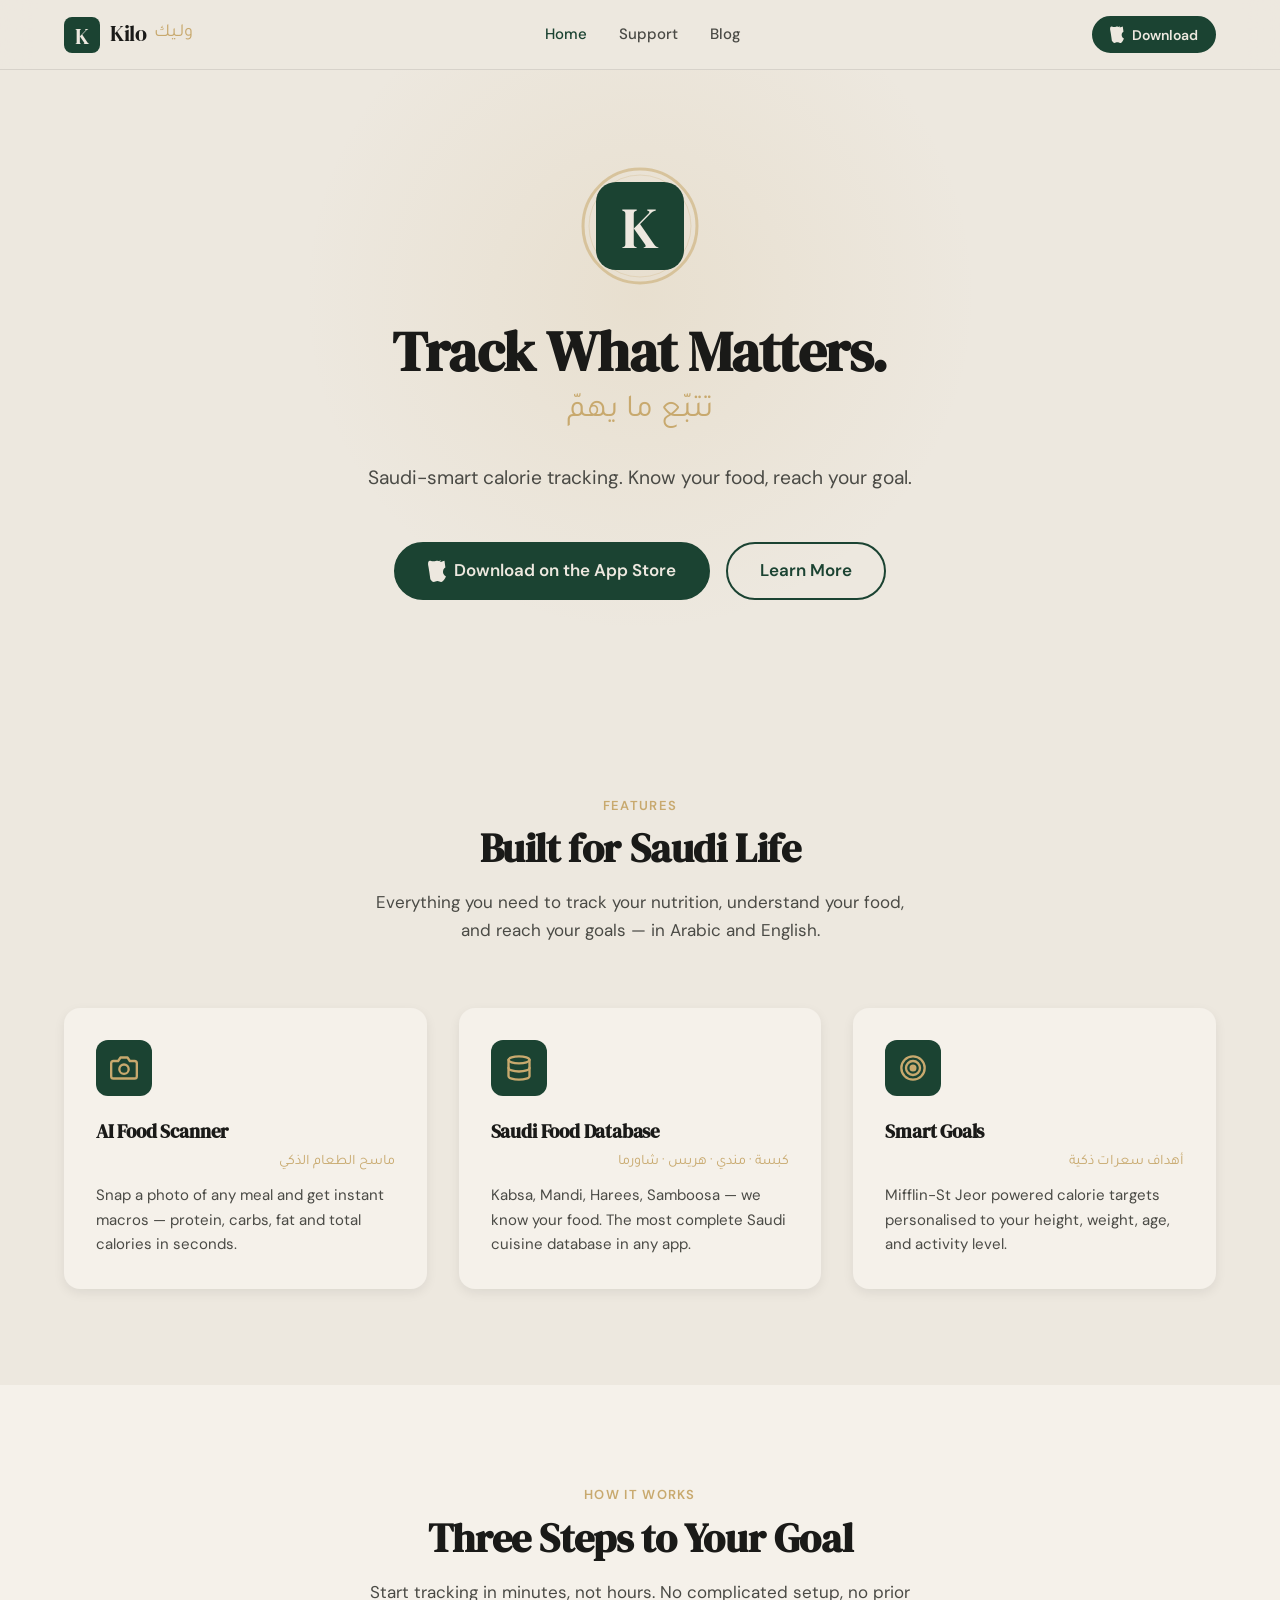
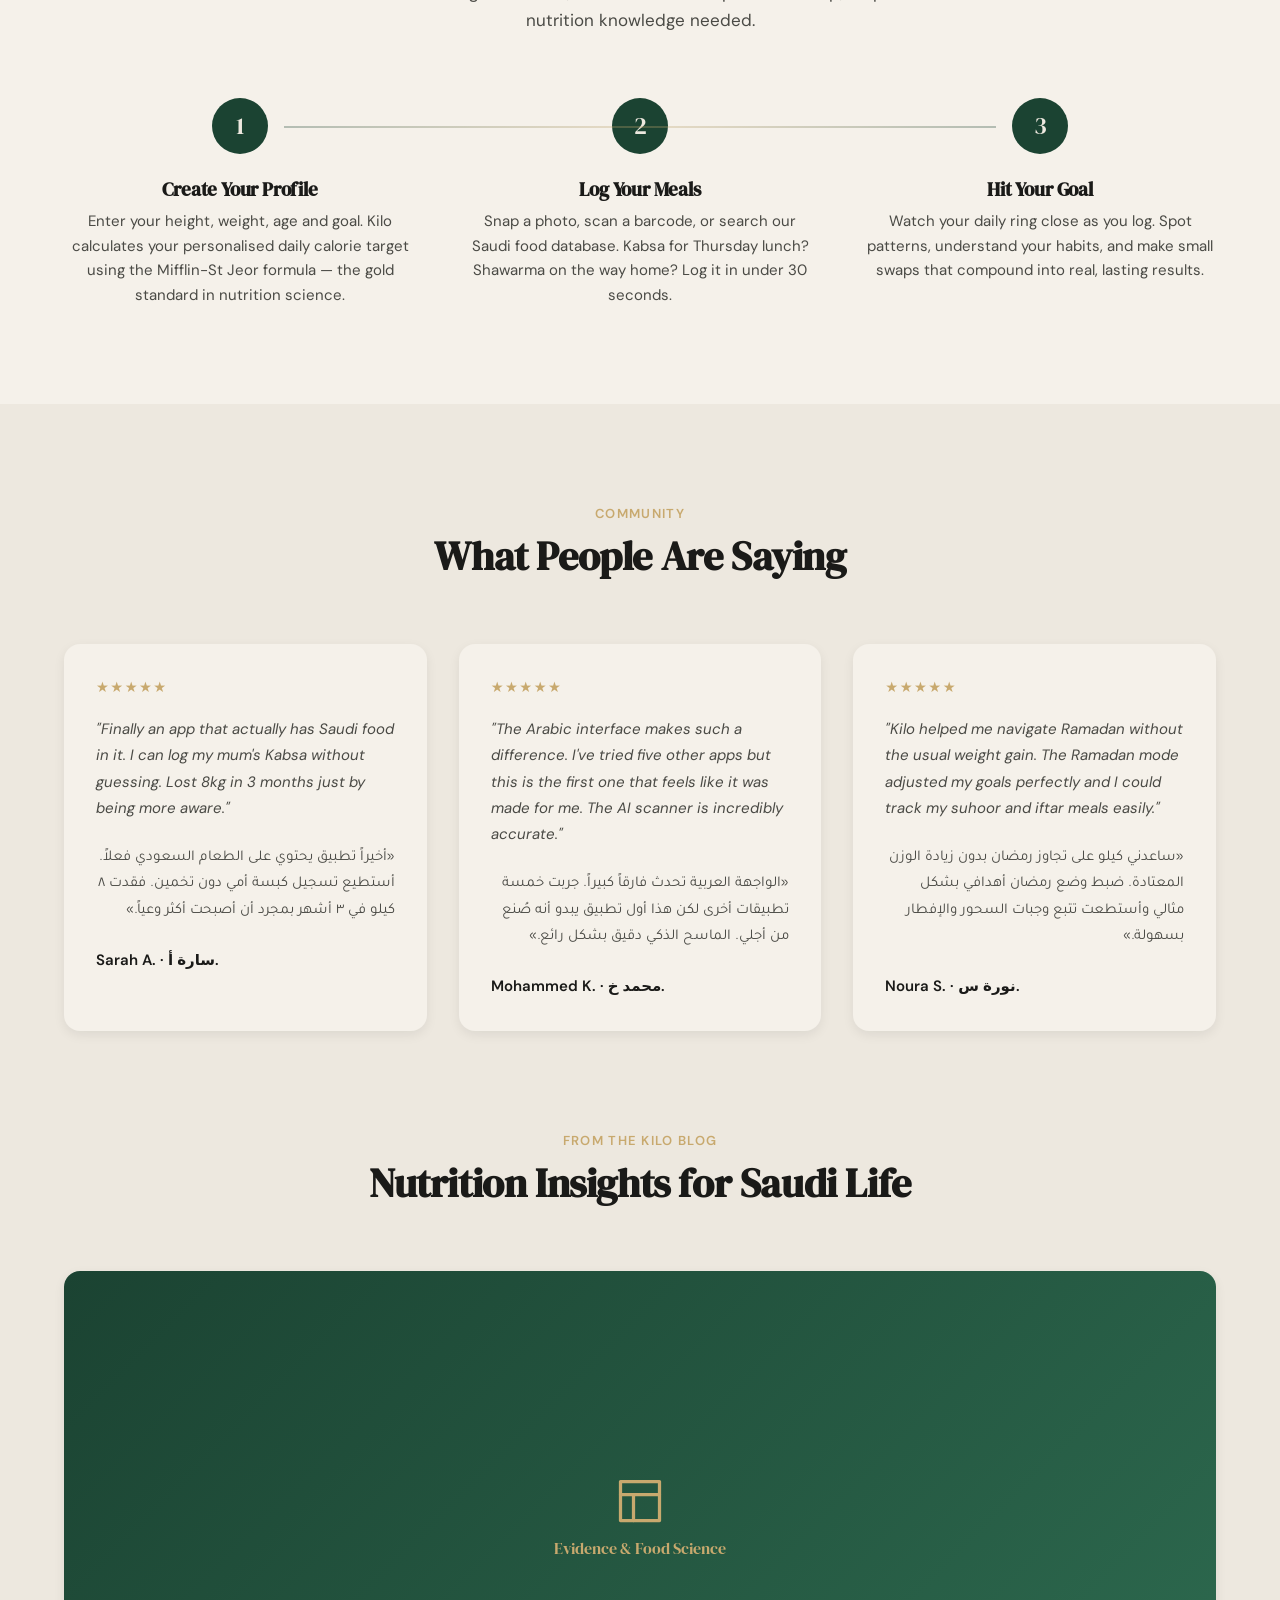
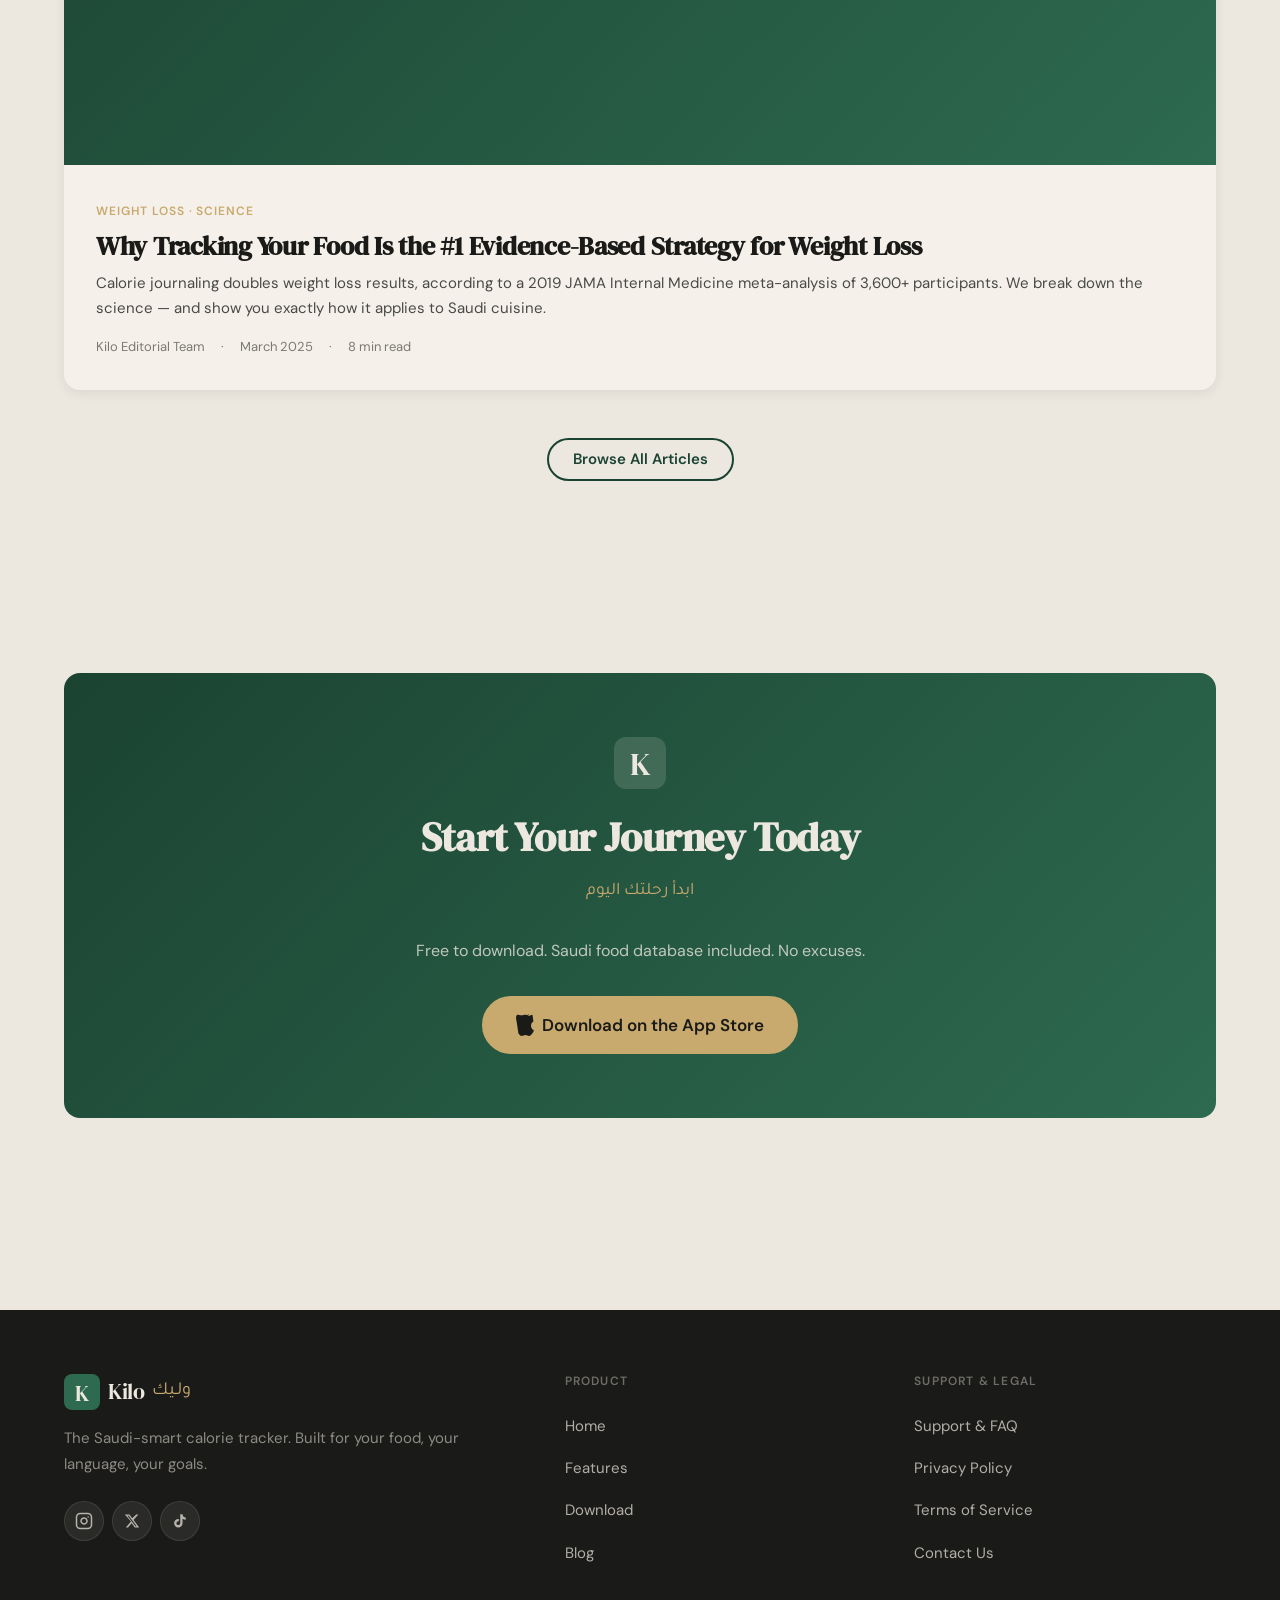
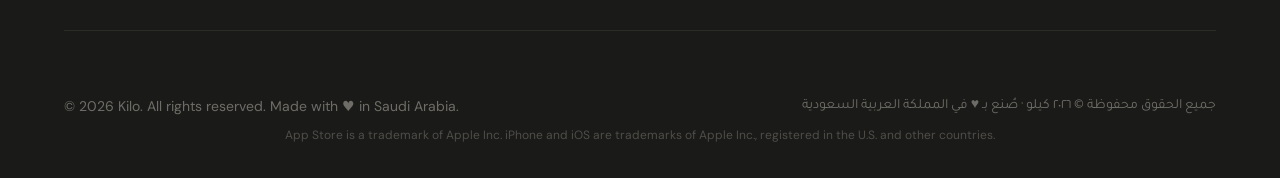
==== commit 5f816a92: "added copyright" ====
--- a/index.html
+++ b/index.html
@@ -452,9 +452,10 @@
       </div>
 
       <div class="footer__bottom">
-        <span>&copy; 2025 Kilo. Made with &#9829; in Saudi Arabia.</span>
-        <span class="footer__bottom-ar" lang="ar">صُنع بـ &#9829; في المملكة العربية السعودية &copy; ٢٠٢٥ كيلو</span>
-      </div>
+        <span>&copy; 2026 Kilo. All rights reserved. Made with &#9829; in Saudi Arabia.</span>
+        <span class="footer__bottom-ar" lang="ar">جميع الحقوق محفوظة &copy; ٢٠٢٦ كيلو &middot; صُنع بـ &#9829; في المملكة العربية السعودية</span>
+      </div>
+      <p class="footer__legal">App Store is a trademark of Apple Inc. iPhone and iOS are trademarks of Apple Inc., registered in the U.S. and other countries.</p>
     </div>
   </footer>
 
--- a/styles.css
+++ b/styles.css
@@ -1577,6 +1577,14 @@
   direction: rtl;
 }
 
+.footer__legal {
+  font-size: 0.75rem;
+  color: rgba(237,232,223,0.25);
+  text-align: center;
+  margin-top: var(--space-sm);
+  margin-bottom: 0;
+}
+
 /* ============================================================
    UTILITY CLASSES
    ============================================================ */
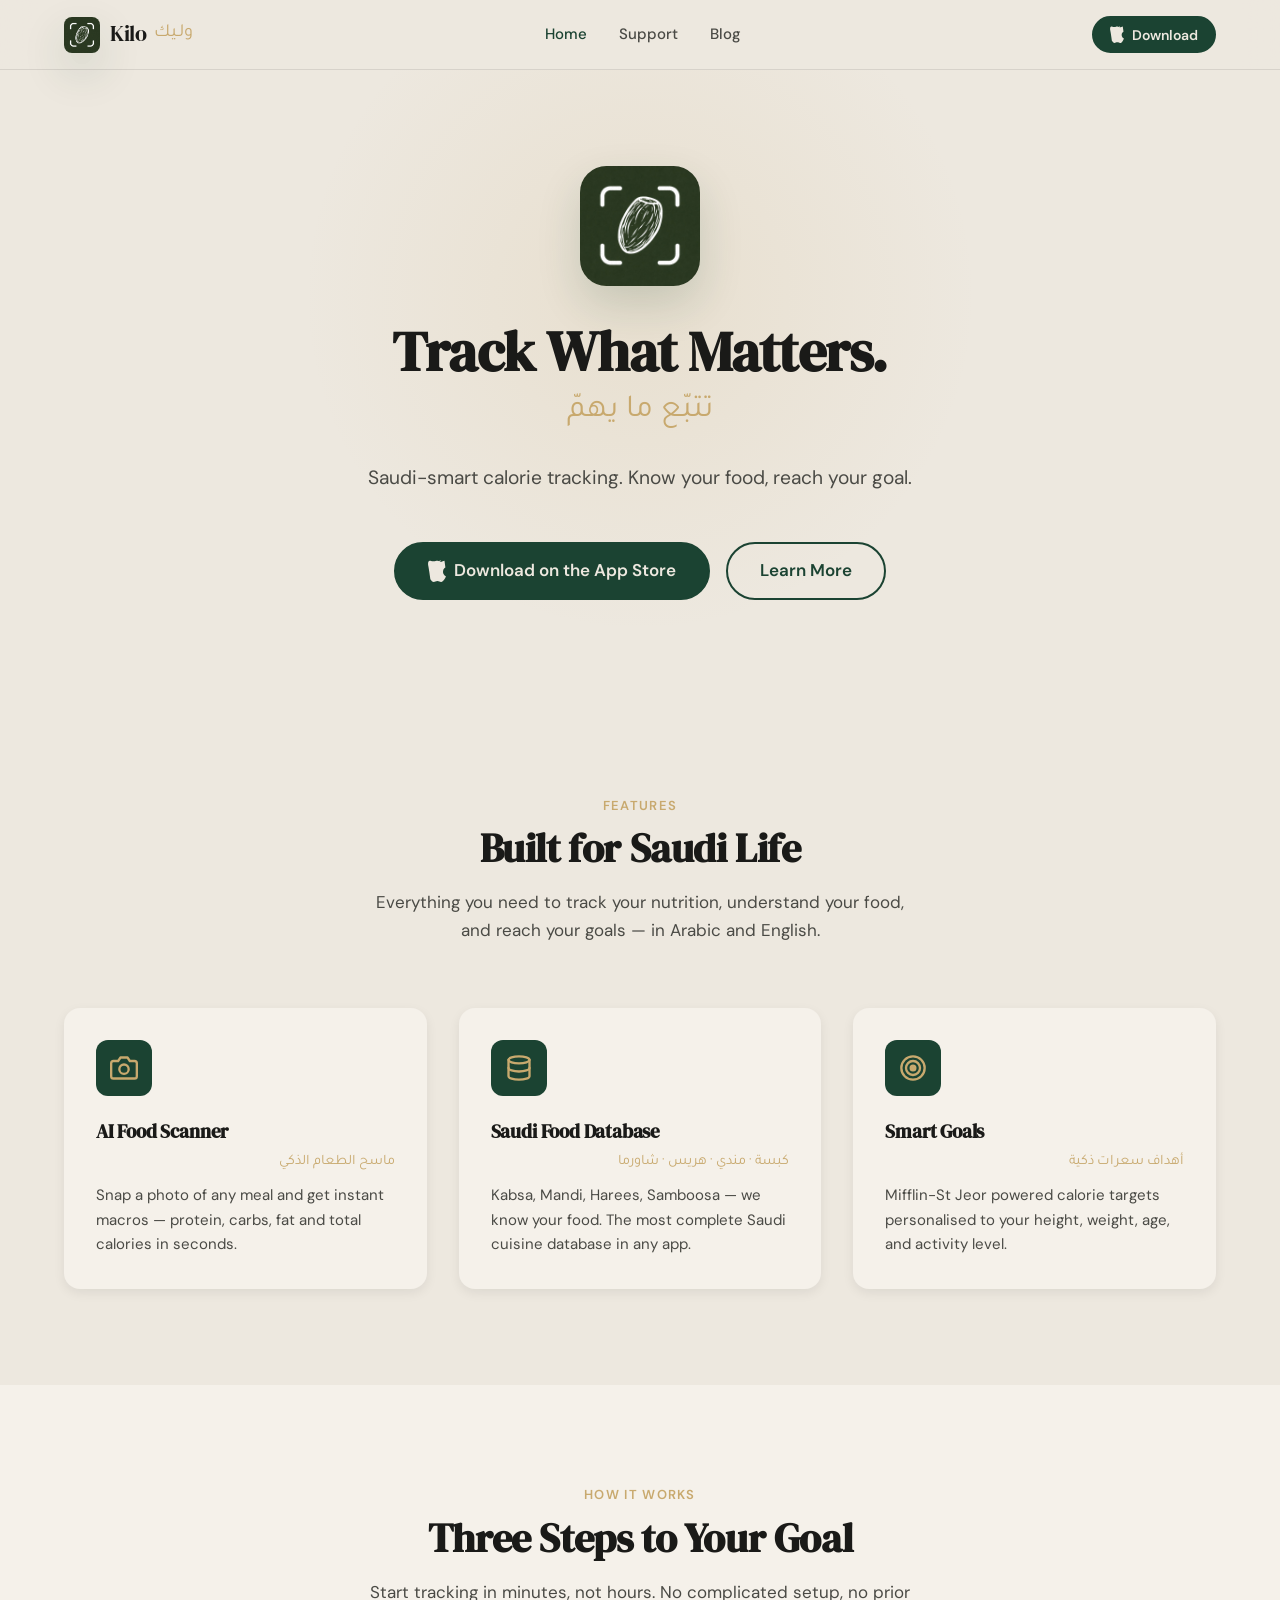
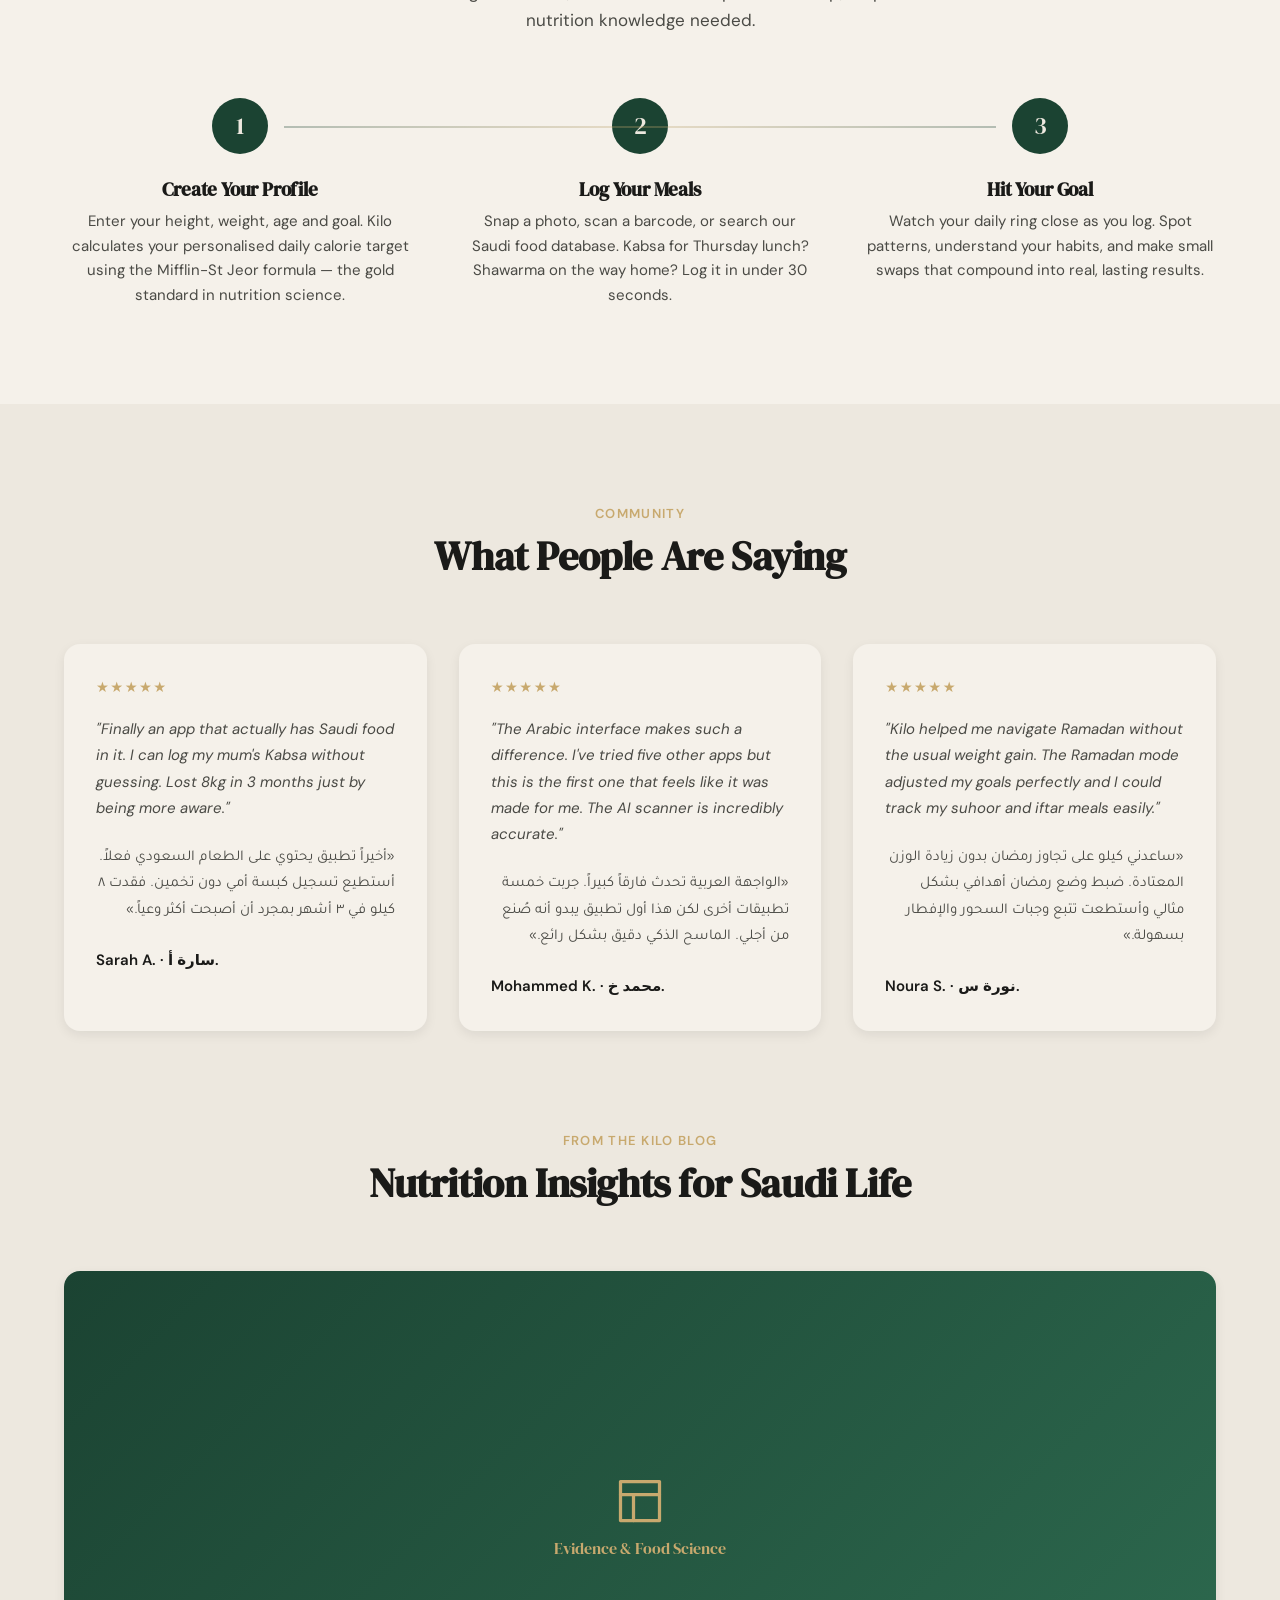
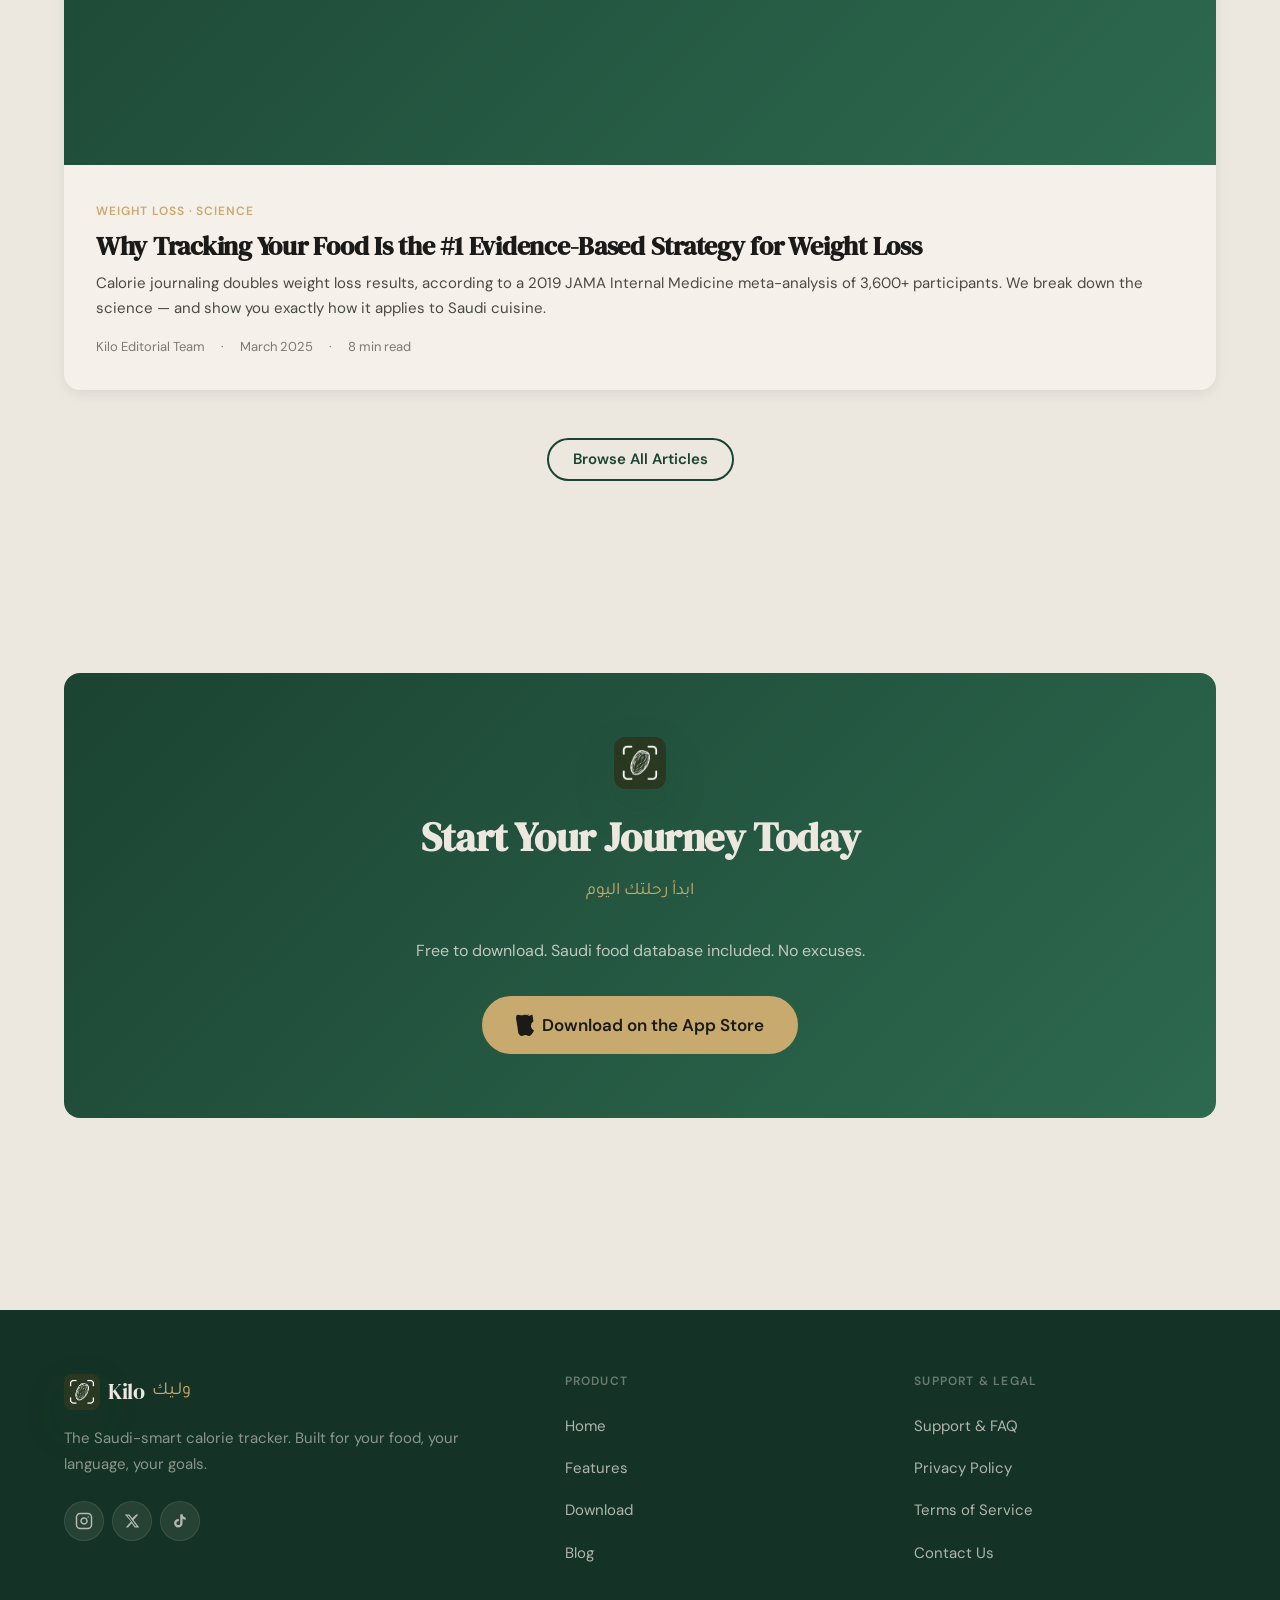
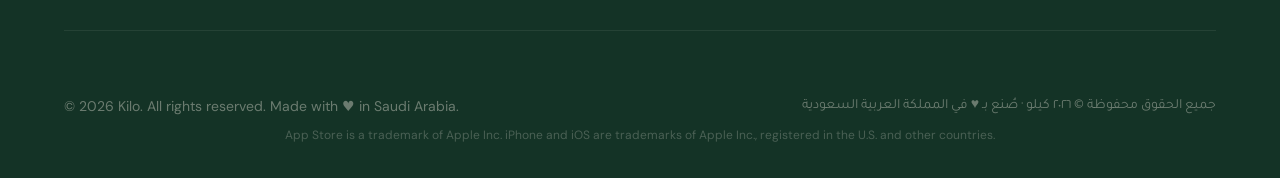
==== commit 1c9bfd6e: "appstore link connected" ====
--- a/index.html
+++ b/index.html
@@ -46,6 +46,8 @@
 
   <!-- Styles -->
   <link rel="stylesheet" href="styles.css">
+  <link rel="icon" type="image/jpeg" href="assets/app-icon.jpg">
+  <link rel="apple-touch-icon" href="assets/app-icon.jpg">
 
   <!-- Critical CSS (inline for above-the-fold render) -->
   <style>
@@ -117,7 +119,7 @@
       "Progress Charts"
     ],
     "availableOnDevice": "iPhone",
-    "downloadUrl": "#app-store-link",
+    "downloadUrl": "https://apps.apple.com/app/kilo-calorie-tracker/id6760403552",
     "publisher": {
       "@type": "Organization",
       "name": "Kilo"
@@ -134,10 +136,7 @@
 
         <a href="/" class="nav__logo" aria-label="Kilo — Home">
           <span class="app-icon app-icon--sm">
-            <svg viewBox="0 0 36 36" xmlns="http://www.w3.org/2000/svg" aria-hidden="true">
-              <rect width="36" height="36" rx="8" fill="#1B4332"/>
-              <text x="18" y="27" font-family="'DM Serif Display',Georgia,serif" font-size="22" fill="#EDE8DF" text-anchor="middle">K</text>
-            </svg>
+            <img src="assets/app-icon.jpg" alt="" class="app-icon__image">
           </span>
           <span class="wordmark">
             <span class="wordmark__en">Kilo</span>
@@ -151,7 +150,7 @@
           <li><a href="blog/">Blog</a></li>
         </ul>
 
-        <a href="#app-store-link" class="btn btn--primary btn--sm nav__cta">
+        <a href="https://apps.apple.com/app/kilo-calorie-tracker/id6760403552" class="btn btn--primary btn--sm nav__cta" target="_blank" rel="noopener noreferrer">
           <svg width="14" height="17" viewBox="0 0 814 1000" fill="currentColor" xmlns="http://www.w3.org/2000/svg" aria-hidden="true">
             <path d="M788.1 340.9c-5.8 4.5-108.2 62.2-108.2 190.5 0 148.4 130.3 200.9 134.2 202.2-.6 3.2-20.7 71.9-68.7 141.9-42.8 61.6-87.5 123.1-155.5 123.1s-85.5-39.5-164-39.5c-76 0-103.7 40.8-165.9 40.8s-105-57.8-155.5-127.4C46 376.7 0 246.7 0 183.5 0 69.3 33.8 28.5 77.2 28.5s72.3 26.3 168.1 26.3c90 0 113.2-26.3 185.6-26.3 63.2 0 117.8 47.5 158.8 47.5 47.5 0 95-47.5 158-47.5z"/>
             <path d="M545.8 8.3C530.2 28.5 507 56.3 507 90.5c0 30 21.5 56.1 32.7 65.3 14.6 11.6 28.3 19 42.4 19 7.3 0 14-2.1 16.8-2.1.6-.6.6-1.4 0-2.1-15.2-5.1-53.1-26.5-53.1-79.6 0-44.4 28.5-80.7 38.1-90z"/>
@@ -171,7 +170,7 @@
         <a href="/" class="active" aria-current="page">Home</a>
         <a href="support.html">Support</a>
         <a href="blog/">Blog</a>
-        <a href="#app-store-link" class="btn btn--primary">Download on the App Store</a>
+        <a href="https://apps.apple.com/app/kilo-calorie-tracker/id6760403552" class="btn btn--primary" target="_blank" rel="noopener noreferrer">Download on the App Store</a>
       </div>
     </div>
   </nav>
@@ -184,12 +183,7 @@
 
         <!-- App icon with gold ring -->
         <div class="app-icon app-icon--hero hero__icon" aria-hidden="true">
-          <svg viewBox="0 0 120 120" xmlns="http://www.w3.org/2000/svg">
-            <circle cx="60" cy="60" r="57" fill="none" stroke="#C8A96E" stroke-width="3" opacity="0.55"/>
-            <circle cx="60" cy="60" r="51" fill="none" stroke="#C8A96E" stroke-width="1" opacity="0.25"/>
-            <rect x="16" y="16" width="88" height="88" rx="20" fill="#1B4332"/>
-            <text x="60" y="82" font-family="'DM Serif Display',Georgia,serif" font-size="58" fill="#EDE8DF" text-anchor="middle">K</text>
-          </svg>
+          <img src="assets/app-icon.jpg" alt="" class="app-icon__image">
         </div>
 
         <h1 id="hero-heading">Track What Matters.</h1>
@@ -197,7 +191,7 @@
         <p class="hero__desc">Saudi-smart calorie tracking. Know your food, reach your goal.</p>
 
         <div class="hero__actions">
-          <a href="#app-store-link" class="btn btn--primary btn--lg" aria-label="Download Kilo on the App Store">
+          <a href="https://apps.apple.com/app/kilo-calorie-tracker/id6760403552" class="btn btn--primary btn--lg" aria-label="Download Kilo on the App Store" target="_blank" rel="noopener noreferrer">
             <svg width="18" height="22" viewBox="0 0 814 1000" fill="currentColor" xmlns="http://www.w3.org/2000/svg" aria-hidden="true">
               <path d="M788.1 340.9c-5.8 4.5-108.2 62.2-108.2 190.5 0 148.4 130.3 200.9 134.2 202.2-.6 3.2-20.7 71.9-68.7 141.9-42.8 61.6-87.5 123.1-155.5 123.1s-85.5-39.5-164-39.5c-76 0-103.7 40.8-165.9 40.8s-105-57.8-155.5-127.4C46 376.7 0 246.7 0 183.5 0 69.3 33.8 28.5 77.2 28.5s72.3 26.3 168.1 26.3c90 0 113.2-26.3 185.6-26.3 63.2 0 117.8 47.5 158.8 47.5 47.5 0 95-47.5 158-47.5z"/>
               <path d="M545.8 8.3C530.2 28.5 507 56.3 507 90.5c0 30 21.5 56.1 32.7 65.3 14.6 11.6 28.3 19 42.4 19 7.3 0 14-2.1 16.8-2.1.6-.6.6-1.4 0-2.1-15.2-5.1-53.1-26.5-53.1-79.6 0-44.4 28.5-80.7 38.1-90z"/>
@@ -372,15 +366,12 @@
       <div class="container container--narrow">
         <div class="contact-card" style="text-align:center;">
           <div class="app-icon app-icon--md" style="margin:0 auto var(--space-lg);" aria-hidden="true">
-            <svg viewBox="0 0 52 52" xmlns="http://www.w3.org/2000/svg">
-              <rect width="52" height="52" rx="12" fill="#EDE8DF" opacity="0.15"/>
-              <text x="26" y="38" font-family="'DM Serif Display',Georgia,serif" font-size="32" fill="#EDE8DF" text-anchor="middle">K</text>
-            </svg>
+            <img src="assets/app-icon.jpg" alt="" class="app-icon__image">
           </div>
           <h2>Start Your Journey Today</h2>
           <p lang="ar" style="font-family:var(--font-arabic);direction:rtl;font-size:1.1rem;color:var(--color-accent);">ابدأ رحلتك اليوم</p>
           <p>Free to download. Saudi food database included. No excuses.</p>
-          <a href="#app-store-link" class="btn btn--primary btn--lg" aria-label="Download Kilo on the App Store">
+          <a href="https://apps.apple.com/app/kilo-calorie-tracker/id6760403552" class="btn btn--primary btn--lg" aria-label="Download Kilo on the App Store" target="_blank" rel="noopener noreferrer">
             <svg width="18" height="22" viewBox="0 0 814 1000" fill="currentColor" xmlns="http://www.w3.org/2000/svg" aria-hidden="true">
               <path d="M788.1 340.9c-5.8 4.5-108.2 62.2-108.2 190.5 0 148.4 130.3 200.9 134.2 202.2-.6 3.2-20.7 71.9-68.7 141.9-42.8 61.6-87.5 123.1-155.5 123.1s-85.5-39.5-164-39.5c-76 0-103.7 40.8-165.9 40.8s-105-57.8-155.5-127.4C46 376.7 0 246.7 0 183.5 0 69.3 33.8 28.5 77.2 28.5s72.3 26.3 168.1 26.3c90 0 113.2-26.3 185.6-26.3 63.2 0 117.8 47.5 158.8 47.5 47.5 0 95-47.5 158-47.5z"/>
               <path d="M545.8 8.3C530.2 28.5 507 56.3 507 90.5c0 30 21.5 56.1 32.7 65.3 14.6 11.6 28.3 19 42.4 19 7.3 0 14-2.1 16.8-2.1.6-.6.6-1.4 0-2.1-15.2-5.1-53.1-26.5-53.1-79.6 0-44.4 28.5-80.7 38.1-90z"/>
@@ -401,10 +392,7 @@
         <div class="footer__brand">
           <div class="wordmark mb-md">
             <span class="app-icon app-icon--sm" aria-hidden="true">
-              <svg viewBox="0 0 36 36" xmlns="http://www.w3.org/2000/svg">
-                <rect width="36" height="36" rx="8" fill="#2D6A4F"/>
-                <text x="18" y="27" font-family="'DM Serif Display',Georgia,serif" font-size="22" fill="#EDE8DF" text-anchor="middle">K</text>
-              </svg>
+              <img src="assets/app-icon.jpg" alt="" class="app-icon__image">
             </span>
             <span class="wordmark__en">Kilo</span>
             <span class="wordmark__ar">ولـيك</span>
@@ -434,7 +422,7 @@
           <ul>
             <li><a href="/">Home</a></li>
             <li><a href="#features">Features</a></li>
-            <li><a href="#app-store-link">Download</a></li>
+            <li><a href="https://apps.apple.com/app/kilo-calorie-tracker/id6760403552" target="_blank" rel="noopener noreferrer">Download</a></li>
             <li><a href="blog/">Blog</a></li>
           </ul>
         </nav>
--- a/styles.css
+++ b/styles.css
@@ -68,8 +68,6 @@
 @media (prefers-color-scheme: dark) {
   :root {
     --color-bg:            #1E1C17;
-    --color-bg-card:       #252319;
-    --color-bg-elevated:   #2C2A1F;
     --color-primary:       #2D6A4F;
     --color-primary-dark:  #1B4332;
     --color-primary-light: #40916C;
@@ -186,19 +184,30 @@
 }
 
 /* ============================================================
-   APP ICON — K lettermark on kiloDeepGreen
+   APP ICON
    ============================================================ */
 .app-icon {
   display: inline-flex;
   align-items: center;
   justify-content: center;
   flex-shrink: 0;
+  overflow: hidden;
+  border-radius: 22%;
+  background: rgba(27, 67, 50, 0.08);
+  box-shadow: 0 18px 44px rgba(27, 67, 50, 0.16);
 }
 
 .app-icon--sm   { width: 36px;  height: 36px; }
 .app-icon--md   { width: 52px;  height: 52px; }
 .app-icon--lg   { width: 80px;  height: 80px; }
 .app-icon--hero { width: 120px; height: 120px; }
+
+.app-icon__image {
+  display: block;
+  width: 100%;
+  height: 100%;
+  object-fit: cover;
+}
 
 /* ============================================================
    WORDMARK
@@ -1473,14 +1482,14 @@
    FOOTER
    ============================================================ */
 .footer {
-  background-color: var(--color-text);
+  background-color: var(--color-primary-dark);
   color: var(--color-bg);
   padding: var(--space-3xl) 0 var(--space-xl);
   margin-top: var(--space-4xl);
 }
 
 @media (prefers-color-scheme: dark) {
-  .footer { background-color: #0D0D0B; }
+  .footer { background-color: #0D2218; }
 }
 
 .footer__top {
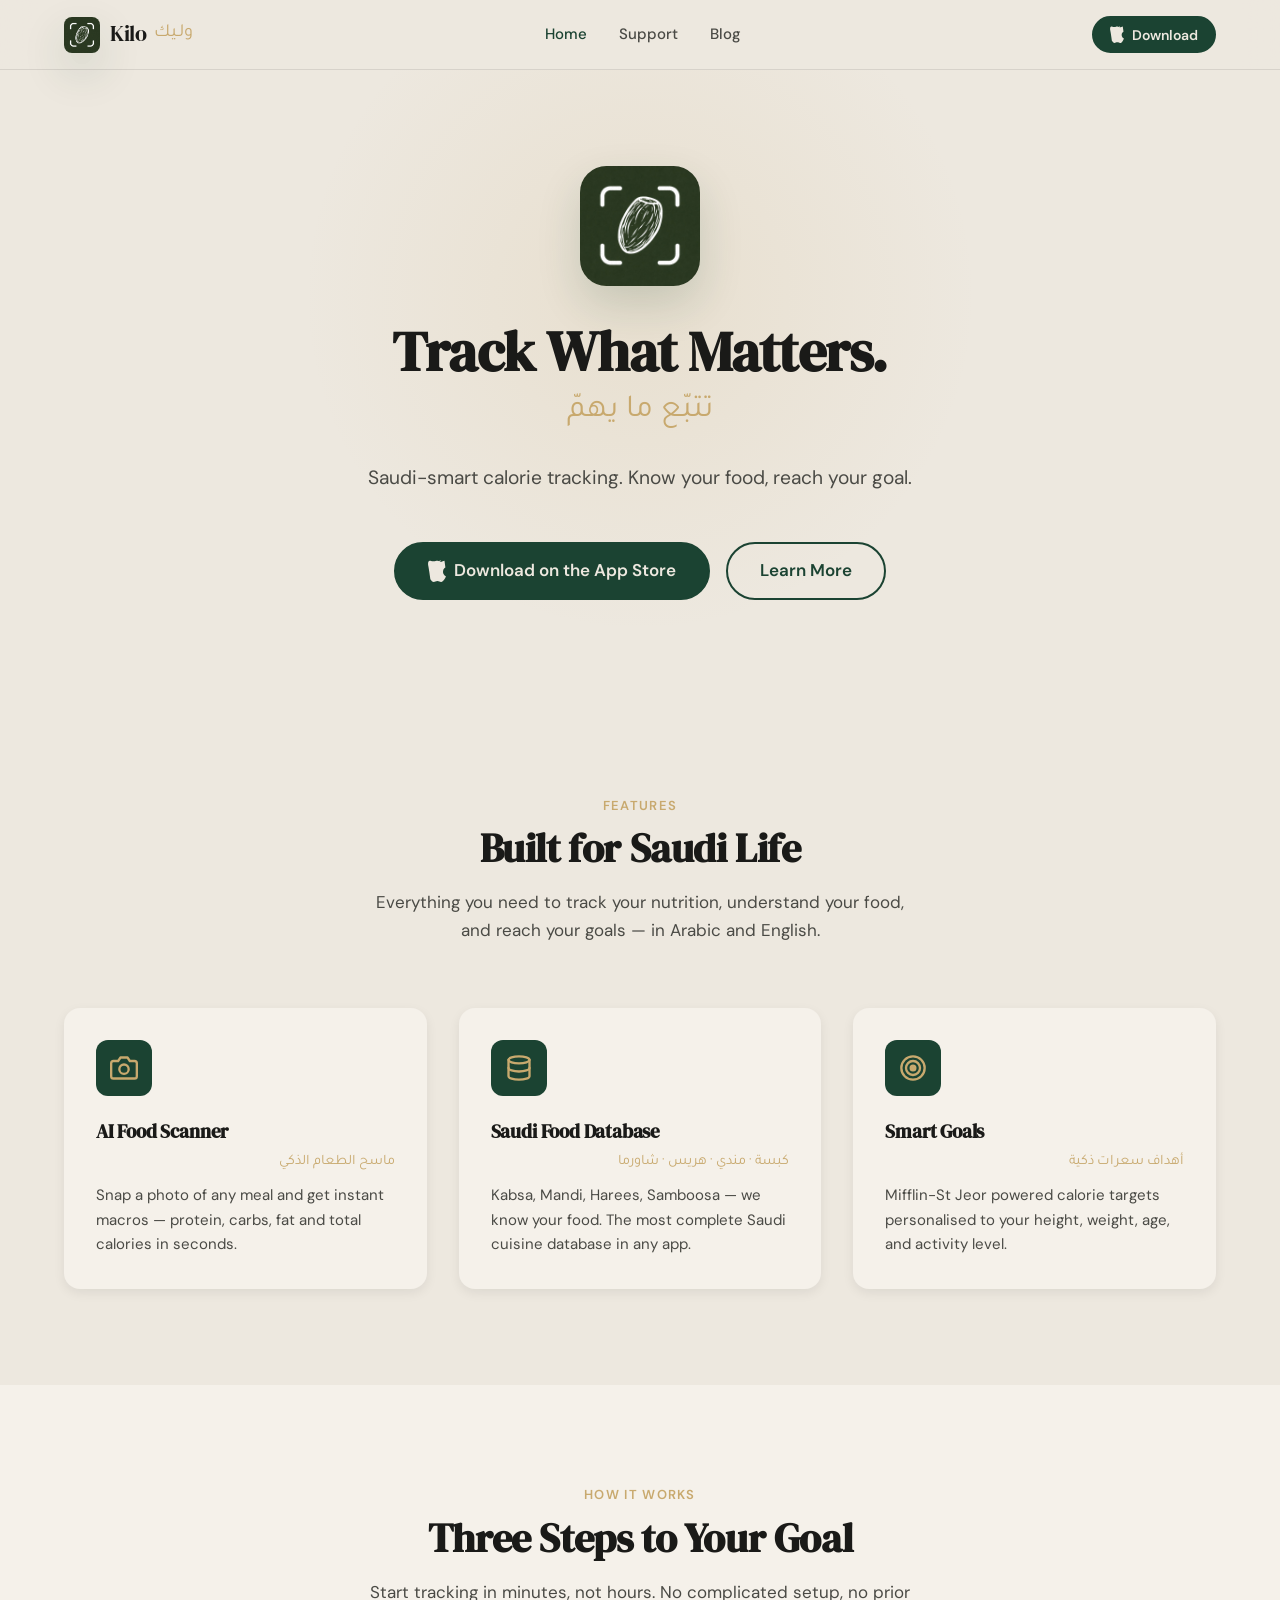
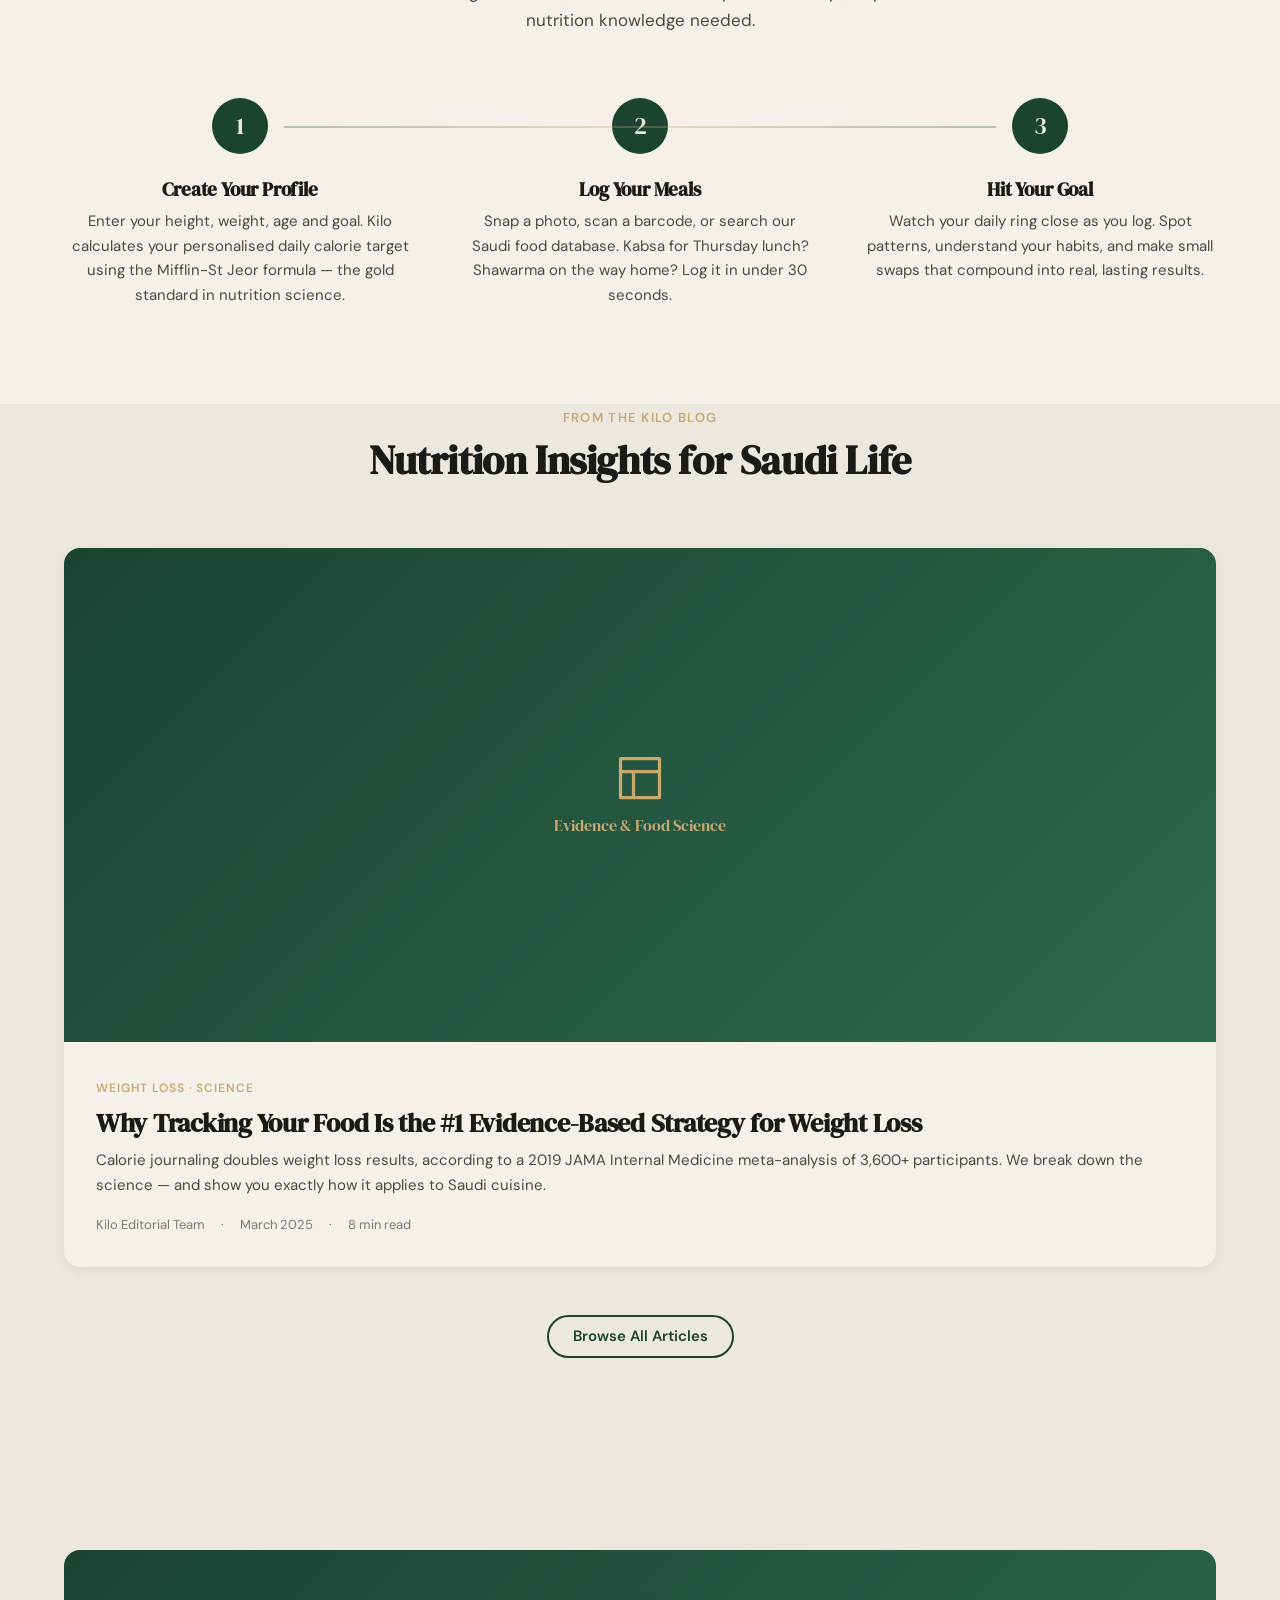
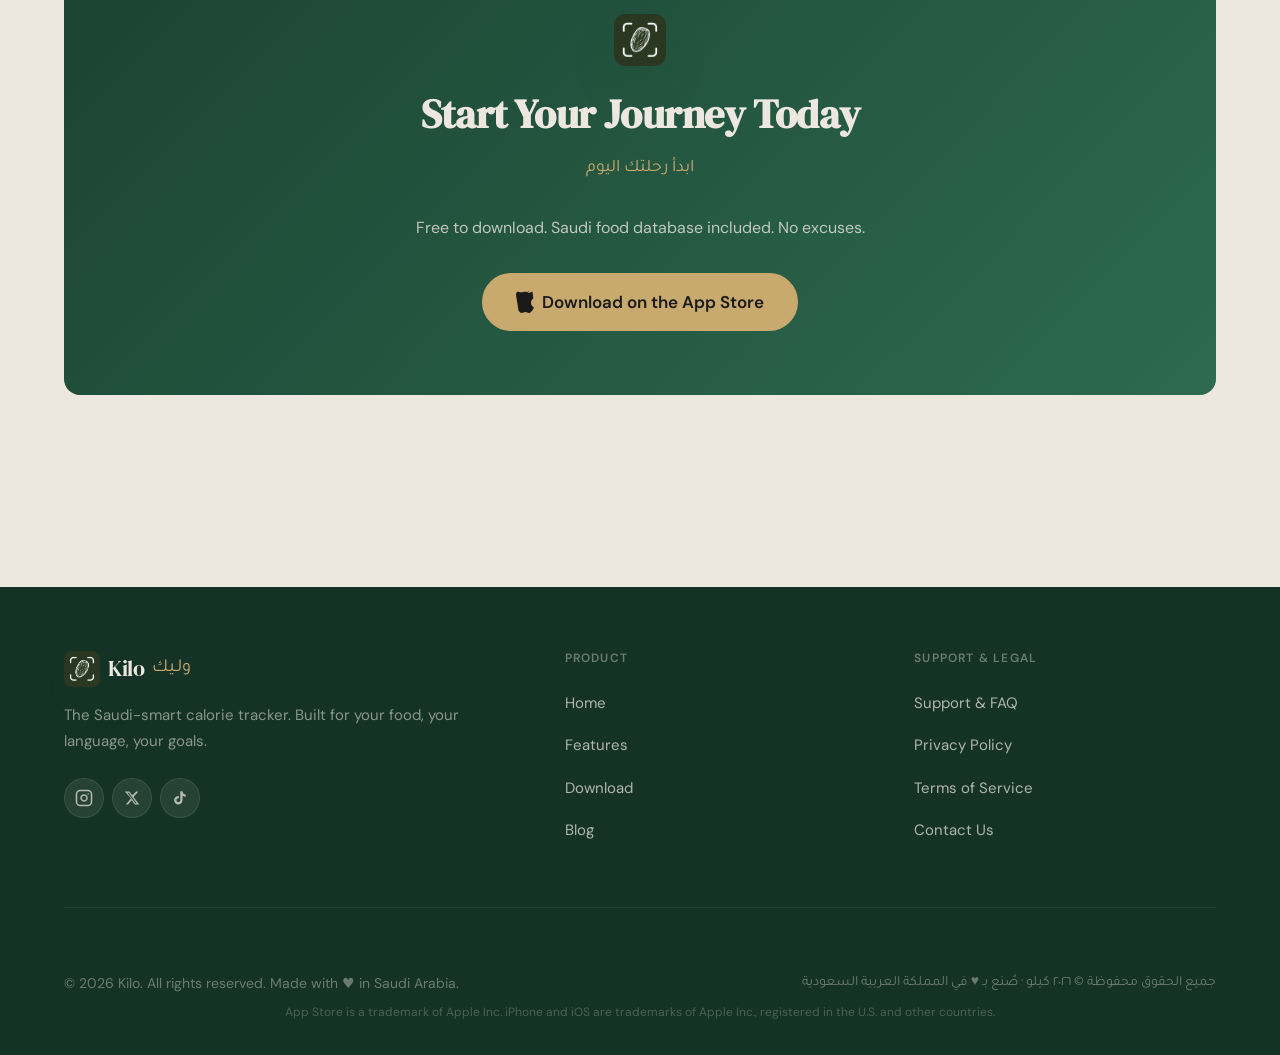
==== commit 78c7563a: "apple logo + removed .html at the end" ====
--- a/index.html
+++ b/index.html
@@ -1,296 +1,472 @@
 <!DOCTYPE html>
 <html lang="en">
-<head>
-  <meta charset="UTF-8">
-  <meta name="viewport" content="width=device-width, initial-scale=1.0">
-
-  <!-- Primary SEO -->
-  <title>Kilo (ولـيك) — Saudi-Smart Calorie Tracking App for iOS</title>
-  <meta name="description" content="Kilo is the calorie tracking app built for Saudi Arabia. AI food scanner, Saudi food database with Kabsa, Mandi &amp; Shawarma. Mifflin-St Jeor powered goals. Free on the App Store.">
-  <meta name="description" lang="ar" content="كيلو (ولـيك) — تطبيق تتبع السعرات الحرارية المصمم خصيصاً للسوق السعودي. ماسح الطعام بالذكاء الاصطناعي، قاعدة بيانات الأطعمة السعودية تشمل الكبسة والمندي والشاورما. حمّل التطبيق مجاناً.">
-  <meta name="keywords" content="calorie tracking app Saudi Arabia, food tracking KSA, weight loss app Saudi, تطبيق تتبع السعرات, كيلو تطبيق, حمية سعودية, كبسة سعرات حرارية, Kabsa calories, Mandi calories, calorie counter Arabic">
-  <meta name="robots" content="index, follow">
-  <meta name="author" content="Kilo App">
-
-  <!-- Geo -->
-  <meta name="geo.region" content="SA">
-  <meta name="geo.placename" content="Saudi Arabia">
-
-  <!-- Open Graph -->
-  <meta property="og:type" content="website">
-  <meta property="og:site_name" content="Kilo — ولـيك">
-  <meta property="og:title" content="Kilo (ولـيك) — Saudi-Smart Calorie Tracking App">
-  <meta property="og:description" content="Track Kabsa, Mandi, Shawarma and every Saudi favourite. AI-powered calorie tracking built for KSA life. Free on the App Store.">
-  <meta property="og:url" content="https://kiloapp.sa/">
-  <meta property="og:image" content="https://kiloapp.sa/og-image.jpg">
-  <meta property="og:locale" content="en_US">
-  <meta property="og:locale:alternate" content="ar_SA">
-
-  <!-- Twitter Card -->
-  <meta name="twitter:card" content="summary_large_image">
-  <meta name="twitter:site" content="@kiloapp">
-  <meta name="twitter:title" content="Kilo (ولـيك) — Saudi-Smart Calorie Tracking">
-  <meta name="twitter:description" content="Track Kabsa, Mandi, Shawarma and every Saudi favourite. AI-powered. Built for KSA.">
-  <meta name="twitter:image" content="https://kiloapp.sa/og-image.jpg">
-
-  <!-- Canonical + hreflang -->
-  <link rel="canonical" href="https://kiloapp.sa/">
-  <link rel="alternate" hreflang="en" href="https://kiloapp.sa/">
-  <link rel="alternate" hreflang="ar" href="https://kiloapp.sa/ar/">
-  <link rel="alternate" hreflang="x-default" href="https://kiloapp.sa/">
-
-  <!-- Fonts: preconnect first, then load -->
-  <link rel="preconnect" href="https://fonts.googleapis.com">
-  <link rel="preconnect" href="https://fonts.gstatic.com" crossorigin>
-  <link href="https://fonts.googleapis.com/css2?family=DM+Serif+Display:ital@0;1&family=DM+Sans:ital,opsz,wght@0,9..40,300;0,9..40,400;0,9..40,500;0,9..40,600;0,9..40,700;1,9..40,400&family=Tajawal:wght@300;400;500;700&display=swap" rel="stylesheet">
-
-  <!-- Styles -->
-  <link rel="stylesheet" href="styles.css">
-  <link rel="icon" type="image/jpeg" href="assets/app-icon.jpg">
-  <link rel="apple-touch-icon" href="assets/app-icon.jpg">
-
-  <!-- Critical CSS (inline for above-the-fold render) -->
-  <style>
-    :root{--color-bg:#EDE8DF;--color-primary:#1B4332;--color-accent:#C8A96E;--color-text:#1A1A18}
-    body{background-color:#EDE8DF;color:#1A1A18;font-family:'DM Sans',system-ui,sans-serif;margin:0}
-    .nav{position:sticky;top:0;z-index:100;background-color:rgba(237,232,223,.92);border-bottom:1px solid rgba(26,26,24,.1);padding:1rem 0;backdrop-filter:blur(16px);-webkit-backdrop-filter:blur(16px)}
-    .container{width:100%;max-width:1200px;margin:0 auto;padding:0 1.5rem}
-    .hero{padding:6rem 0;text-align:center;position:relative;overflow:hidden}
-  </style>
-
-  <!-- JSON-LD: Organization -->
-  <script type="application/ld+json">
-  {
-    "@context": "https://schema.org",
-    "@type": "Organization",
-    "name": "Kilo",
-    "alternateName": "ولـيك",
-    "url": "https://kiloapp.sa",
-    "description": "Saudi-market calorie tracking iOS app with AI food scanner and Saudi food database",
-    "foundingLocation": {
-      "@type": "Place",
-      "addressCountry": "SA",
-      "name": "Saudi Arabia"
-    },
-    "sameAs": [
-      "https://instagram.com/kiloapp",
-      "https://twitter.com/kiloapp",
-      "https://tiktok.com/@kiloapp"
-    ],
-    "contactPoint": {
-      "@type": "ContactPoint",
-      "contactType": "customer support",
-      "email": "support@kiloapp.sa",
-      "availableLanguage": ["English", "Arabic"]
-    }
-  }
-  </script>
-
-  <!-- JSON-LD: MobileApplication -->
-  <script type="application/ld+json">
-  {
-    "@context": "https://schema.org",
-    "@type": "MobileApplication",
-    "name": "Kilo — Calorie Tracker",
-    "alternateName": "ولـيك — تتبع السعرات",
-    "operatingSystem": "iOS",
-    "applicationCategory": "HealthApplication",
-    "description": "Kilo is a Saudi-smart calorie tracking app featuring an AI food scanner, a comprehensive Saudi food database including Kabsa, Mandi, and Shawarma, and Mifflin-St Jeor powered calorie targets. Available in English and Arabic.",
-    "inLanguage": ["en", "ar"],
-    "offers": {
-      "@type": "Offer",
-      "price": "0",
-      "priceCurrency": "SAR"
-    },
-    "aggregateRating": {
-      "@type": "AggregateRating",
-      "ratingValue": "4.8",
-      "reviewCount": "1250",
-      "bestRating": "5",
-      "worstRating": "1"
-    },
-    "featureList": [
-      "AI Food Scanner",
-      "Saudi Food Database — Kabsa, Mandi, Harees, Shawarma",
-      "Smart Calorie Goals with Mifflin-St Jeor",
-      "Arabic Language Support",
-      "Macro Tracking — Protein, Carbs, Fat",
-      "Ramadan Mode",
-      "Progress Charts"
-    ],
-    "availableOnDevice": "iPhone",
-    "downloadUrl": "https://apps.apple.com/app/kilo-calorie-tracker/id6760403552",
-    "publisher": {
-      "@type": "Organization",
-      "name": "Kilo"
-    }
-  }
-  </script>
-</head>
-<body>
-
-  <!-- ===================== NAVIGATION ===================== -->
-  <nav class="nav" role="navigation" aria-label="Main navigation">
-    <div class="container">
-      <div class="nav__inner">
-
-        <a href="/" class="nav__logo" aria-label="Kilo — Home">
-          <span class="app-icon app-icon--sm">
-            <img src="assets/app-icon.jpg" alt="" class="app-icon__image">
-          </span>
-          <span class="wordmark">
-            <span class="wordmark__en">Kilo</span>
-            <span class="wordmark__ar">ولـيك</span>
-          </span>
-        </a>
-
-        <ul class="nav__links">
-          <li><a href="/" class="active" aria-current="page">Home</a></li>
-          <li><a href="support.html">Support</a></li>
-          <li><a href="blog/">Blog</a></li>
-        </ul>
-
-        <a href="https://apps.apple.com/app/kilo-calorie-tracker/id6760403552" class="btn btn--primary btn--sm nav__cta" target="_blank" rel="noopener noreferrer">
-          <svg width="14" height="17" viewBox="0 0 814 1000" fill="currentColor" xmlns="http://www.w3.org/2000/svg" aria-hidden="true">
-            <path d="M788.1 340.9c-5.8 4.5-108.2 62.2-108.2 190.5 0 148.4 130.3 200.9 134.2 202.2-.6 3.2-20.7 71.9-68.7 141.9-42.8 61.6-87.5 123.1-155.5 123.1s-85.5-39.5-164-39.5c-76 0-103.7 40.8-165.9 40.8s-105-57.8-155.5-127.4C46 376.7 0 246.7 0 183.5 0 69.3 33.8 28.5 77.2 28.5s72.3 26.3 168.1 26.3c90 0 113.2-26.3 185.6-26.3 63.2 0 117.8 47.5 158.8 47.5 47.5 0 95-47.5 158-47.5z"/>
-            <path d="M545.8 8.3C530.2 28.5 507 56.3 507 90.5c0 30 21.5 56.1 32.7 65.3 14.6 11.6 28.3 19 42.4 19 7.3 0 14-2.1 16.8-2.1.6-.6.6-1.4 0-2.1-15.2-5.1-53.1-26.5-53.1-79.6 0-44.4 28.5-80.7 38.1-90z"/>
-          </svg>
-          Download
-        </a>
-
-        <button class="nav__hamburger" id="hamburger-btn" aria-label="Toggle navigation menu" aria-expanded="false" aria-controls="mobile-menu">
-          <span aria-hidden="true"></span>
-          <span aria-hidden="true"></span>
-          <span aria-hidden="true"></span>
-        </button>
-
-      </div>
-
-      <div class="nav__mobile-menu" id="mobile-menu" aria-hidden="true">
-        <a href="/" class="active" aria-current="page">Home</a>
-        <a href="support.html">Support</a>
-        <a href="blog/">Blog</a>
-        <a href="https://apps.apple.com/app/kilo-calorie-tracker/id6760403552" class="btn btn--primary" target="_blank" rel="noopener noreferrer">Download on the App Store</a>
-      </div>
-    </div>
-  </nav>
-
-  <main>
-
-    <!-- ===================== HERO ===================== -->
-    <section class="hero section" aria-labelledby="hero-heading">
+  <head>
+    <meta charset="UTF-8" />
+    <meta name="viewport" content="width=device-width, initial-scale=1.0" />
+
+    <!-- Primary SEO -->
+    <title>Kilo (ولـيك) — Saudi-Smart Calorie Tracking App for iOS</title>
+    <meta
+      name="description"
+      content="Kilo is the calorie tracking app built for Saudi Arabia. AI food scanner, Saudi food database with Kabsa, Mandi &amp; Shawarma. Mifflin-St Jeor powered goals. Free on the App Store."
+    />
+    <meta
+      name="description"
+      lang="ar"
+      content="كيلو (ولـيك) — تطبيق تتبع السعرات الحرارية المصمم خصيصاً للسوق السعودي. ماسح الطعام بالذكاء الاصطناعي، قاعدة بيانات الأطعمة السعودية تشمل الكبسة والمندي والشاورما. حمّل التطبيق مجاناً."
+    />
+    <meta
+      name="keywords"
+      content="calorie tracking app Saudi Arabia, food tracking KSA, weight loss app Saudi, تطبيق تتبع السعرات, كيلو تطبيق, حمية سعودية, كبسة سعرات حرارية, Kabsa calories, Mandi calories, calorie counter Arabic"
+    />
+    <meta name="robots" content="index, follow" />
+    <meta name="author" content="Kilo App" />
+
+    <!-- Geo -->
+    <meta name="geo.region" content="SA" />
+    <meta name="geo.placename" content="Saudi Arabia" />
+
+    <!-- Open Graph -->
+    <meta property="og:type" content="website" />
+    <meta property="og:site_name" content="Kilo — ولـيك" />
+    <meta
+      property="og:title"
+      content="Kilo (ولـيك) — Saudi-Smart Calorie Tracking App"
+    />
+    <meta
+      property="og:description"
+      content="Track Kabsa, Mandi, Shawarma and every Saudi favourite. AI-powered calorie tracking built for KSA life. Free on the App Store."
+    />
+    <meta property="og:url" content="https://kiloapp.sa/" />
+    <meta property="og:image" content="https://kiloapp.sa/og-image.jpg" />
+    <meta property="og:locale" content="en_US" />
+    <meta property="og:locale:alternate" content="ar_SA" />
+
+    <!-- Twitter Card -->
+    <meta name="twitter:card" content="summary_large_image" />
+    <meta name="twitter:site" content="@kiloapp" />
+    <meta
+      name="twitter:title"
+      content="Kilo (ولـيك) — Saudi-Smart Calorie Tracking"
+    />
+    <meta
+      name="twitter:description"
+      content="Track Kabsa, Mandi, Shawarma and every Saudi favourite. AI-powered. Built for KSA."
+    />
+    <meta name="twitter:image" content="https://kiloapp.sa/og-image.jpg" />
+
+    <!-- Canonical + hreflang -->
+    <link rel="canonical" href="https://kiloapp.sa/" />
+    <link rel="alternate" hreflang="en" href="https://kiloapp.sa/" />
+    <link rel="alternate" hreflang="ar" href="https://kiloapp.sa/ar/" />
+    <link rel="alternate" hreflang="x-default" href="https://kiloapp.sa/" />
+
+    <!-- Fonts: preconnect first, then load -->
+    <link rel="preconnect" href="https://fonts.googleapis.com" />
+    <link rel="preconnect" href="https://fonts.gstatic.com" crossorigin />
+    <link
+      href="https://fonts.googleapis.com/css2?family=DM+Serif+Display:ital@0;1&family=DM+Sans:ital,opsz,wght@0,9..40,300;0,9..40,400;0,9..40,500;0,9..40,600;0,9..40,700;1,9..40,400&family=Tajawal:wght@300;400;500;700&display=swap"
+      rel="stylesheet"
+    />
+
+    <!-- Styles -->
+    <link rel="stylesheet" href="styles.css" />
+    <link rel="icon" type="image/jpeg" href="assets/app-icon.jpg" />
+    <link rel="apple-touch-icon" href="assets/app-icon.jpg" />
+
+    <!-- Critical CSS (inline for above-the-fold render) -->
+    <style>
+      :root {
+        --color-bg: #ede8df;
+        --color-primary: #1b4332;
+        --color-accent: #c8a96e;
+        --color-text: #1a1a18;
+      }
+      body {
+        background-color: #ede8df;
+        color: #1a1a18;
+        font-family: "DM Sans", system-ui, sans-serif;
+        margin: 0;
+      }
+      .nav {
+        position: sticky;
+        top: 0;
+        z-index: 100;
+        background-color: rgba(237, 232, 223, 0.92);
+        border-bottom: 1px solid rgba(26, 26, 24, 0.1);
+        padding: 1rem 0;
+        backdrop-filter: blur(16px);
+        -webkit-backdrop-filter: blur(16px);
+      }
+      .container {
+        width: 100%;
+        max-width: 1200px;
+        margin: 0 auto;
+        padding: 0 1.5rem;
+      }
+      .hero {
+        padding: 6rem 0;
+        text-align: center;
+        position: relative;
+        overflow: hidden;
+      }
+    </style>
+
+    <!-- JSON-LD: Organization -->
+    <script type="application/ld+json">
+      {
+        "@context": "https://schema.org",
+        "@type": "Organization",
+        "name": "Kilo",
+        "alternateName": "ولـيك",
+        "url": "https://kiloapp.sa",
+        "description": "Saudi-market calorie tracking iOS app with AI food scanner and Saudi food database",
+        "foundingLocation": {
+          "@type": "Place",
+          "addressCountry": "SA",
+          "name": "Saudi Arabia"
+        },
+        "sameAs": [
+          "https://instagram.com/kiloapp",
+          "https://twitter.com/kiloapp",
+          "https://tiktok.com/@kiloapp"
+        ],
+        "contactPoint": {
+          "@type": "ContactPoint",
+          "contactType": "customer support",
+          "email": "support@kiloapp.sa",
+          "availableLanguage": ["English", "Arabic"]
+        }
+      }
+    </script>
+
+    <!-- JSON-LD: MobileApplication -->
+    <script type="application/ld+json">
+      {
+        "@context": "https://schema.org",
+        "@type": "MobileApplication",
+        "name": "Kilo — Calorie Tracker",
+        "alternateName": "ولـيك — تتبع السعرات",
+        "operatingSystem": "iOS",
+        "applicationCategory": "HealthApplication",
+        "description": "Kilo is a Saudi-smart calorie tracking app featuring an AI food scanner, a comprehensive Saudi food database including Kabsa, Mandi, and Shawarma, and Mifflin-St Jeor powered calorie targets. Available in English and Arabic.",
+        "inLanguage": ["en", "ar"],
+        "offers": {
+          "@type": "Offer",
+          "price": "0",
+          "priceCurrency": "SAR"
+        },
+        "aggregateRating": {
+          "@type": "AggregateRating",
+          "ratingValue": "4.8",
+          "reviewCount": "1250",
+          "bestRating": "5",
+          "worstRating": "1"
+        },
+        "featureList": [
+          "AI Food Scanner",
+          "Saudi Food Database — Kabsa, Mandi, Harees, Shawarma",
+          "Smart Calorie Goals with Mifflin-St Jeor",
+          "Arabic Language Support",
+          "Macro Tracking — Protein, Carbs, Fat",
+          "Ramadan Mode",
+          "Progress Charts"
+        ],
+        "availableOnDevice": "iPhone",
+        "downloadUrl": "https://apps.apple.com/app/kilo-calorie-tracker/id6760403552",
+        "publisher": {
+          "@type": "Organization",
+          "name": "Kilo"
+        }
+      }
+    </script>
+  </head>
+  <body>
+    <!-- ===================== NAVIGATION ===================== -->
+    <nav class="nav" role="navigation" aria-label="Main navigation">
       <div class="container">
-
-        <!-- App icon with gold ring -->
-        <div class="app-icon app-icon--hero hero__icon" aria-hidden="true">
-          <img src="assets/app-icon.jpg" alt="" class="app-icon__image">
-        </div>
-
-        <h1 id="hero-heading">Track What Matters.</h1>
-        <p class="hero__subtitle-ar" lang="ar">تتبّع ما يهمّ</p>
-        <p class="hero__desc">Saudi-smart calorie tracking. Know your food, reach your goal.</p>
-
-        <div class="hero__actions">
-          <a href="https://apps.apple.com/app/kilo-calorie-tracker/id6760403552" class="btn btn--primary btn--lg" aria-label="Download Kilo on the App Store" target="_blank" rel="noopener noreferrer">
-            <svg width="18" height="22" viewBox="0 0 814 1000" fill="currentColor" xmlns="http://www.w3.org/2000/svg" aria-hidden="true">
-              <path d="M788.1 340.9c-5.8 4.5-108.2 62.2-108.2 190.5 0 148.4 130.3 200.9 134.2 202.2-.6 3.2-20.7 71.9-68.7 141.9-42.8 61.6-87.5 123.1-155.5 123.1s-85.5-39.5-164-39.5c-76 0-103.7 40.8-165.9 40.8s-105-57.8-155.5-127.4C46 376.7 0 246.7 0 183.5 0 69.3 33.8 28.5 77.2 28.5s72.3 26.3 168.1 26.3c90 0 113.2-26.3 185.6-26.3 63.2 0 117.8 47.5 158.8 47.5 47.5 0 95-47.5 158-47.5z"/>
-              <path d="M545.8 8.3C530.2 28.5 507 56.3 507 90.5c0 30 21.5 56.1 32.7 65.3 14.6 11.6 28.3 19 42.4 19 7.3 0 14-2.1 16.8-2.1.6-.6.6-1.4 0-2.1-15.2-5.1-53.1-26.5-53.1-79.6 0-44.4 28.5-80.7 38.1-90z"/>
+        <div class="nav__inner">
+          <a href="/" class="nav__logo" aria-label="Kilo — Home">
+            <span class="app-icon app-icon--sm">
+              <img src="assets/app-icon.jpg" alt="" class="app-icon__image" />
+            </span>
+            <span class="wordmark">
+              <span class="wordmark__en">Kilo</span>
+              <span class="wordmark__ar">ولـيك</span>
+            </span>
+          </a>
+
+          <ul class="nav__links">
+            <li><a href="/" class="active" aria-current="page">Home</a></li>
+            <li><a href="/support">Support</a></li>
+            <li><a href="blog/">Blog</a></li>
+          </ul>
+
+          <a
+            href="https://apps.apple.com/app/kilo-calorie-tracker/id6760403552"
+            class="btn btn--primary btn--sm nav__cta"
+            target="_blank"
+            rel="noopener noreferrer"
+          >
+            <svg
+              width="14"
+              height="17"
+              viewBox="0 0 814 1000"
+              fill="currentColor"
+              xmlns="http://www.w3.org/2000/svg"
+              aria-hidden="true"
+            >
+              <path
+                d="M788.1 340.9c-5.8 4.5-108.2 62.2-108.2 190.5 0 148.4 130.3 200.9 134.2 202.2-.6 3.2-20.7 71.9-68.7 141.9-42.8 61.6-87.5 123.1-155.5 123.1s-85.5-39.5-164-39.5c-76 0-103.7 40.8-165.9 40.8s-105-57.8-155.5-127.4C46 376.7 0 246.7 0 183.5 0 69.3 33.8 28.5 77.2 28.5s72.3 26.3 168.1 26.3c90 0 113.2-26.3 185.6-26.3 63.2 0 117.8 47.5 158.8 47.5 47.5 0 95-47.5 158-47.5z"
+              />
+              <path
+                d="M545.8 8.3C530.2 28.5 507 56.3 507 90.5c0 30 21.5 56.1 32.7 65.3 14.6 11.6 28.3 19 42.4 19 7.3 0 14-2.1 16.8-2.1.6-.6.6-1.4 0-2.1-15.2-5.1-53.1-26.5-53.1-79.6 0-44.4 28.5-80.7 38.1-90z"
+              />
+            </svg>
+            Download
+          </a>
+
+          <button
+            class="nav__hamburger"
+            id="hamburger-btn"
+            aria-label="Toggle navigation menu"
+            aria-expanded="false"
+            aria-controls="mobile-menu"
+          >
+            <span aria-hidden="true"></span>
+            <span aria-hidden="true"></span>
+            <span aria-hidden="true"></span>
+          </button>
+        </div>
+
+        <div class="nav__mobile-menu" id="mobile-menu" aria-hidden="true">
+          <a href="/" class="active" aria-current="page">Home</a>
+          <a href="/support">Support</a>
+          <a href="blog/">Blog</a>
+          <a
+            href="https://apps.apple.com/app/kilo-calorie-tracker/id6760403552"
+            class="btn btn--primary"
+            aria-label="Download Kilo on the App Store"
+            target="_blank"
+            rel="noopener noreferrer"
+          >
+            <svg
+              width="18"
+              height="22"
+              viewBox="0 0 814 1000"
+              fill="currentColor"
+              xmlns="http://www.w3.org/2000/svg"
+              aria-hidden="true"
+            >
+              <path
+                d="M788.1 340.9c-5.8 4.5-108.2 62.2-108.2 190.5 0 148.4 130.3 200.9 134.2 202.2-.6 3.2-20.7 71.9-68.7 141.9-42.8 61.6-87.5 123.1-155.5 123.1s-85.5-39.5-164-39.5c-76 0-103.7 40.8-165.9 40.8s-105-57.8-155.5-127.4C46 376.7 0 246.7 0 183.5 0 69.3 33.8 28.5 77.2 28.5s72.3 26.3 168.1 26.3c90 0 113.2-26.3 185.6-26.3 63.2 0 117.8 47.5 158.8 47.5 47.5 0 95-47.5 158-47.5z"
+              />
+              <path
+                d="M545.8 8.3C530.2 28.5 507 56.3 507 90.5c0 30 21.5 56.1 32.7 65.3 14.6 11.6 28.3 19 42.4 19 7.3 0 14-2.1 16.8-2.1.6-.6.6-1.4 0-2.1-15.2-5.1-53.1-26.5-53.1-79.6 0-44.4 28.5-80.7 38.1-90z"
+              />
             </svg>
             Download on the App Store
           </a>
-          <a href="#features" class="btn btn--ghost btn--lg">Learn More</a>
-        </div>
-
+        </div>
       </div>
-    </section>
-
-    <!-- ===================== FEATURES ===================== -->
-    <section id="features" class="section" aria-labelledby="features-heading">
-      <div class="container">
-        <div class="section-header">
-          <span class="section-header__label">Features</span>
-          <h2 id="features-heading" class="section-header__title">Built for Saudi Life</h2>
-          <p class="section-header__desc">Everything you need to track your nutrition, understand your food, and reach your goals — in Arabic and English.</p>
-        </div>
-
-        <div class="grid-3">
-
-          <!-- Feature 1: AI Food Scanner -->
-          <div class="card">
-            <div class="card__icon" aria-hidden="true">
-              <svg width="28" height="28" viewBox="0 0 24 24" fill="none" stroke="currentColor" stroke-width="2" stroke-linecap="round" stroke-linejoin="round">
-                <path d="M23 19a2 2 0 0 1-2 2H3a2 2 0 0 1-2-2V8a2 2 0 0 1 2-2h4l2-3h6l2 3h4a2 2 0 0 1 2 2z"/>
-                <circle cx="12" cy="13" r="4"/>
+    </nav>
+
+    <main>
+      <!-- ===================== HERO ===================== -->
+      <section class="hero section" aria-labelledby="hero-heading">
+        <div class="container">
+          <!-- App icon with gold ring -->
+          <div class="app-icon app-icon--hero hero__icon" aria-hidden="true">
+            <img src="assets/app-icon.jpg" alt="" class="app-icon__image" />
+          </div>
+
+          <h1 id="hero-heading">Track What Matters.</h1>
+          <p class="hero__subtitle-ar" lang="ar">تتبّع ما يهمّ</p>
+          <p class="hero__desc">
+            Saudi-smart calorie tracking. Know your food, reach your goal.
+          </p>
+
+          <div class="hero__actions">
+            <a
+              href="https://apps.apple.com/app/kilo-calorie-tracker/id6760403552"
+              class="btn btn--primary btn--lg"
+              aria-label="Download Kilo on the App Store"
+              target="_blank"
+              rel="noopener noreferrer"
+            >
+              <svg
+                width="18"
+                height="22"
+                viewBox="0 0 814 1000"
+                fill="currentColor"
+                xmlns="http://www.w3.org/2000/svg"
+                aria-hidden="true"
+              >
+                <path
+                  d="M788.1 340.9c-5.8 4.5-108.2 62.2-108.2 190.5 0 148.4 130.3 200.9 134.2 202.2-.6 3.2-20.7 71.9-68.7 141.9-42.8 61.6-87.5 123.1-155.5 123.1s-85.5-39.5-164-39.5c-76 0-103.7 40.8-165.9 40.8s-105-57.8-155.5-127.4C46 376.7 0 246.7 0 183.5 0 69.3 33.8 28.5 77.2 28.5s72.3 26.3 168.1 26.3c90 0 113.2-26.3 185.6-26.3 63.2 0 117.8 47.5 158.8 47.5 47.5 0 95-47.5 158-47.5z"
+                />
+                <path
+                  d="M545.8 8.3C530.2 28.5 507 56.3 507 90.5c0 30 21.5 56.1 32.7 65.3 14.6 11.6 28.3 19 42.4 19 7.3 0 14-2.1 16.8-2.1.6-.6.6-1.4 0-2.1-15.2-5.1-53.1-26.5-53.1-79.6 0-44.4 28.5-80.7 38.1-90z"
+                />
               </svg>
-            </div>
-            <h3 class="card__title">AI Food Scanner</h3>
-            <p class="card__title-ar" lang="ar">ماسح الطعام الذكي</p>
-            <p class="card__desc">Snap a photo of any meal and get instant macros — protein, carbs, fat and total calories in seconds.</p>
-          </div>
-
-          <!-- Feature 2: Saudi Food Database -->
-          <div class="card">
-            <div class="card__icon" aria-hidden="true">
-              <svg width="28" height="28" viewBox="0 0 24 24" fill="none" stroke="currentColor" stroke-width="2" stroke-linecap="round" stroke-linejoin="round">
-                <ellipse cx="12" cy="5" rx="9" ry="3"/>
-                <path d="M21 12c0 1.66-4 3-9 3s-9-1.34-9-3"/>
-                <path d="M3 5v14c0 1.66 4 3 9 3s9-1.34 9-3V5"/>
-              </svg>
-            </div>
-            <h3 class="card__title">Saudi Food Database</h3>
-            <p class="card__title-ar" lang="ar">كبسة · مندي · هريس · شاورما</p>
-            <p class="card__desc">Kabsa, Mandi, Harees, Samboosa — we know your food. The most complete Saudi cuisine database in any app.</p>
-          </div>
-
-          <!-- Feature 3: Smart Goals -->
-          <div class="card">
-            <div class="card__icon" aria-hidden="true">
-              <svg width="28" height="28" viewBox="0 0 24 24" fill="none" stroke="currentColor" stroke-width="2" stroke-linecap="round" stroke-linejoin="round">
-                <circle cx="12" cy="12" r="10"/>
-                <circle cx="12" cy="12" r="6"/>
-                <circle cx="12" cy="12" r="2" fill="currentColor"/>
-              </svg>
-            </div>
-            <h3 class="card__title">Smart Goals</h3>
-            <p class="card__title-ar" lang="ar">أهداف سعرات ذكية</p>
-            <p class="card__desc">Mifflin-St Jeor powered calorie targets personalised to your height, weight, age, and activity level.</p>
-          </div>
-
-        </div>
-      </div>
-    </section>
-
-    <!-- ===================== HOW IT WORKS ===================== -->
-    <section class="section" style="background-color: var(--color-bg-card);" aria-labelledby="how-heading">
-      <div class="container">
-        <div class="section-header">
-          <span class="section-header__label">How It Works</span>
-          <h2 id="how-heading" class="section-header__title">Three Steps to Your Goal</h2>
-          <p class="section-header__desc">Start tracking in minutes, not hours. No complicated setup, no prior nutrition knowledge needed.</p>
-        </div>
-
-        <div class="steps">
-          <div class="step">
-            <div class="step__number" aria-hidden="true">1</div>
-            <h3 class="step__title">Create Your Profile</h3>
-            <p class="step__desc">Enter your height, weight, age and goal. Kilo calculates your personalised daily calorie target using the Mifflin-St Jeor formula — the gold standard in nutrition science.</p>
-          </div>
-          <div class="step">
-            <div class="step__number" aria-hidden="true">2</div>
-            <h3 class="step__title">Log Your Meals</h3>
-            <p class="step__desc">Snap a photo, scan a barcode, or search our Saudi food database. Kabsa for Thursday lunch? Shawarma on the way home? Log it in under 30 seconds.</p>
-          </div>
-          <div class="step">
-            <div class="step__number" aria-hidden="true">3</div>
-            <h3 class="step__title">Hit Your Goal</h3>
-            <p class="step__desc">Watch your daily ring close as you log. Spot patterns, understand your habits, and make small swaps that compound into real, lasting results.</p>
-          </div>
-        </div>
-      </div>
-    </section>
-
-    <!-- ===================== TESTIMONIALS ===================== -->
-    <section class="section" aria-labelledby="testimonials-heading">
+              Download on the App Store
+            </a>
+            <a href="#features" class="btn btn--ghost btn--lg">Learn More</a>
+          </div>
+        </div>
+      </section>
+
+      <!-- ===================== FEATURES ===================== -->
+      <section id="features" class="section" aria-labelledby="features-heading">
+        <div class="container">
+          <div class="section-header">
+            <span class="section-header__label">Features</span>
+            <h2 id="features-heading" class="section-header__title">
+              Built for Saudi Life
+            </h2>
+            <p class="section-header__desc">
+              Everything you need to track your nutrition, understand your food,
+              and reach your goals — in Arabic and English.
+            </p>
+          </div>
+
+          <div class="grid-3">
+            <!-- Feature 1: AI Food Scanner -->
+            <div class="card">
+              <div class="card__icon" aria-hidden="true">
+                <svg
+                  width="28"
+                  height="28"
+                  viewBox="0 0 24 24"
+                  fill="none"
+                  stroke="currentColor"
+                  stroke-width="2"
+                  stroke-linecap="round"
+                  stroke-linejoin="round"
+                >
+                  <path
+                    d="M23 19a2 2 0 0 1-2 2H3a2 2 0 0 1-2-2V8a2 2 0 0 1 2-2h4l2-3h6l2 3h4a2 2 0 0 1 2 2z"
+                  />
+                  <circle cx="12" cy="13" r="4" />
+                </svg>
+              </div>
+              <h3 class="card__title">AI Food Scanner</h3>
+              <p class="card__title-ar" lang="ar">ماسح الطعام الذكي</p>
+              <p class="card__desc">
+                Snap a photo of any meal and get instant macros — protein,
+                carbs, fat and total calories in seconds.
+              </p>
+            </div>
+
+            <!-- Feature 2: Saudi Food Database -->
+            <div class="card">
+              <div class="card__icon" aria-hidden="true">
+                <svg
+                  width="28"
+                  height="28"
+                  viewBox="0 0 24 24"
+                  fill="none"
+                  stroke="currentColor"
+                  stroke-width="2"
+                  stroke-linecap="round"
+                  stroke-linejoin="round"
+                >
+                  <ellipse cx="12" cy="5" rx="9" ry="3" />
+                  <path d="M21 12c0 1.66-4 3-9 3s-9-1.34-9-3" />
+                  <path d="M3 5v14c0 1.66 4 3 9 3s9-1.34 9-3V5" />
+                </svg>
+              </div>
+              <h3 class="card__title">Saudi Food Database</h3>
+              <p class="card__title-ar" lang="ar">
+                كبسة · مندي · هريس · شاورما
+              </p>
+              <p class="card__desc">
+                Kabsa, Mandi, Harees, Samboosa — we know your food. The most
+                complete Saudi cuisine database in any app.
+              </p>
+            </div>
+
+            <!-- Feature 3: Smart Goals -->
+            <div class="card">
+              <div class="card__icon" aria-hidden="true">
+                <svg
+                  width="28"
+                  height="28"
+                  viewBox="0 0 24 24"
+                  fill="none"
+                  stroke="currentColor"
+                  stroke-width="2"
+                  stroke-linecap="round"
+                  stroke-linejoin="round"
+                >
+                  <circle cx="12" cy="12" r="10" />
+                  <circle cx="12" cy="12" r="6" />
+                  <circle cx="12" cy="12" r="2" fill="currentColor" />
+                </svg>
+              </div>
+              <h3 class="card__title">Smart Goals</h3>
+              <p class="card__title-ar" lang="ar">أهداف سعرات ذكية</p>
+              <p class="card__desc">
+                Mifflin-St Jeor powered calorie targets personalised to your
+                height, weight, age, and activity level.
+              </p>
+            </div>
+          </div>
+        </div>
+      </section>
+
+      <!-- ===================== HOW IT WORKS ===================== -->
+      <section
+        class="section"
+        style="background-color: var(--color-bg-card)"
+        aria-labelledby="how-heading"
+      >
+        <div class="container">
+          <div class="section-header">
+            <span class="section-header__label">How It Works</span>
+            <h2 id="how-heading" class="section-header__title">
+              Three Steps to Your Goal
+            </h2>
+            <p class="section-header__desc">
+              Start tracking in minutes, not hours. No complicated setup, no
+              prior nutrition knowledge needed.
+            </p>
+          </div>
+
+          <div class="steps">
+            <div class="step">
+              <div class="step__number" aria-hidden="true">1</div>
+              <h3 class="step__title">Create Your Profile</h3>
+              <p class="step__desc">
+                Enter your height, weight, age and goal. Kilo calculates your
+                personalised daily calorie target using the Mifflin-St Jeor
+                formula — the gold standard in nutrition science.
+              </p>
+            </div>
+            <div class="step">
+              <div class="step__number" aria-hidden="true">2</div>
+              <h3 class="step__title">Log Your Meals</h3>
+              <p class="step__desc">
+                Snap a photo, scan a barcode, or search our Saudi food database.
+                Kabsa for Thursday lunch? Shawarma on the way home? Log it in
+                under 30 seconds.
+              </p>
+            </div>
+            <div class="step">
+              <div class="step__number" aria-hidden="true">3</div>
+              <h3 class="step__title">Hit Your Goal</h3>
+              <p class="step__desc">
+                Watch your daily ring close as you log. Spot patterns,
+                understand your habits, and make small swaps that compound into
+                real, lasting results.
+              </p>
+            </div>
+          </div>
+        </div>
+      </section>
+
+      <!-- ===================== TESTIMONIALS ===================== -->
+      <!-- <section class="section" aria-labelledby="testimonials-heading">
       <div class="container">
         <div class="section-header">
           <span class="section-header__label">Community</span>
@@ -322,156 +498,265 @@
 
         </div>
       </div>
-    </section>
-
-    <!-- ===================== BLOG TEASER ===================== -->
-    <section class="section section--flush" aria-labelledby="blog-teaser-heading">
+    </section> -->
+
+      <!-- ===================== BLOG TEASER ===================== -->
+      <section
+        class="section section--flush"
+        aria-labelledby="blog-teaser-heading"
+      >
+        <div class="container">
+          <div class="section-header">
+            <span class="section-header__label">From the Kilo Blog</span>
+            <h2 id="blog-teaser-heading" class="section-header__title">
+              Nutrition Insights for Saudi Life
+            </h2>
+          </div>
+
+          <a
+            href="/blog/food-tracking-weight-loss"
+            class="blog-card blog-card--featured"
+            aria-label="Read: Why Tracking Your Food Is the #1 Evidence-Based Strategy for Weight Loss"
+          >
+            <div class="blog-card__image">
+              <div class="blog-card__image-inner" aria-hidden="true">
+                <svg
+                  width="52"
+                  height="52"
+                  viewBox="0 0 24 24"
+                  fill="none"
+                  stroke="currentColor"
+                  stroke-width="1.5"
+                  stroke-linecap="round"
+                  stroke-linejoin="round"
+                >
+                  <path d="M3 3h18v18H3z" rx="2" />
+                  <path d="M3 9h18M9 21V9" />
+                </svg>
+                <span
+                  style="
+                    color: var(--color-accent);
+                    font-family: 'DM Serif Display', serif;
+                    font-size: 1rem;
+                  "
+                  >Evidence &amp; Food Science</span
+                >
+              </div>
+            </div>
+            <div class="blog-card__body">
+              <span class="blog-card__tag">Weight Loss · Science</span>
+              <h3 class="blog-card__title">
+                Why Tracking Your Food Is the #1 Evidence-Based Strategy for
+                Weight Loss
+              </h3>
+              <p class="blog-card__excerpt">
+                Calorie journaling doubles weight loss results, according to a
+                2019 JAMA Internal Medicine meta-analysis of 3,600+
+                participants. We break down the science — and show you exactly
+                how it applies to Saudi cuisine.
+              </p>
+              <div class="blog-card__meta">
+                <span>Kilo Editorial Team</span>
+                <span>&middot;</span>
+                <span>March 2025</span>
+                <span>&middot;</span>
+                <span>8 min read</span>
+              </div>
+            </div>
+          </a>
+
+          <div class="text-center mt-2xl">
+            <a href="blog/" class="btn btn--ghost">Browse All Articles</a>
+          </div>
+        </div>
+      </section>
+
+      <!-- ===================== FINAL CTA ===================== -->
+      <section class="section" aria-label="Download call to action">
+        <div class="container container--narrow">
+          <div class="contact-card" style="text-align: center">
+            <div
+              class="app-icon app-icon--md"
+              style="margin: 0 auto var(--space-lg)"
+              aria-hidden="true"
+            >
+              <img src="assets/app-icon.jpg" alt="" class="app-icon__image" />
+            </div>
+            <h2>Start Your Journey Today</h2>
+            <p
+              lang="ar"
+              style="
+                font-family: var(--font-arabic);
+                direction: rtl;
+                font-size: 1.1rem;
+                color: var(--color-accent);
+              "
+            >
+              ابدأ رحلتك اليوم
+            </p>
+            <p>Free to download. Saudi food database included. No excuses.</p>
+            <a
+              href="https://apps.apple.com/app/kilo-calorie-tracker/id6760403552"
+              class="btn btn--primary btn--lg"
+              aria-label="Download Kilo on the App Store"
+              target="_blank"
+              rel="noopener noreferrer"
+            >
+              <svg
+                width="18"
+                height="22"
+                viewBox="0 0 814 1000"
+                fill="currentColor"
+                xmlns="http://www.w3.org/2000/svg"
+                aria-hidden="true"
+              >
+                <path
+                  d="M788.1 340.9c-5.8 4.5-108.2 62.2-108.2 190.5 0 148.4 130.3 200.9 134.2 202.2-.6 3.2-20.7 71.9-68.7 141.9-42.8 61.6-87.5 123.1-155.5 123.1s-85.5-39.5-164-39.5c-76 0-103.7 40.8-165.9 40.8s-105-57.8-155.5-127.4C46 376.7 0 246.7 0 183.5 0 69.3 33.8 28.5 77.2 28.5s72.3 26.3 168.1 26.3c90 0 113.2-26.3 185.6-26.3 63.2 0 117.8 47.5 158.8 47.5 47.5 0 95-47.5 158-47.5z"
+                />
+                <path
+                  d="M545.8 8.3C530.2 28.5 507 56.3 507 90.5c0 30 21.5 56.1 32.7 65.3 14.6 11.6 28.3 19 42.4 19 7.3 0 14-2.1 16.8-2.1.6-.6.6-1.4 0-2.1-15.2-5.1-53.1-26.5-53.1-79.6 0-44.4 28.5-80.7 38.1-90z"
+                />
+              </svg>
+              Download on the App Store
+            </a>
+          </div>
+        </div>
+      </section>
+    </main>
+
+    <!-- ===================== FOOTER ===================== -->
+    <footer class="footer" role="contentinfo">
       <div class="container">
-        <div class="section-header">
-          <span class="section-header__label">From the Kilo Blog</span>
-          <h2 id="blog-teaser-heading" class="section-header__title">Nutrition Insights for Saudi Life</h2>
-        </div>
-
-        <a href="blog/food-tracking-weight-loss.html" class="blog-card blog-card--featured" aria-label="Read: Why Tracking Your Food Is the #1 Evidence-Based Strategy for Weight Loss">
-          <div class="blog-card__image">
-            <div class="blog-card__image-inner" aria-hidden="true">
-              <svg width="52" height="52" viewBox="0 0 24 24" fill="none" stroke="currentColor" stroke-width="1.5" stroke-linecap="round" stroke-linejoin="round">
-                <path d="M3 3h18v18H3z" rx="2"/><path d="M3 9h18M9 21V9"/>
-              </svg>
-              <span style="color: var(--color-accent); font-family: 'DM Serif Display',serif; font-size:1rem;">Evidence &amp; Food Science</span>
-            </div>
-          </div>
-          <div class="blog-card__body">
-            <span class="blog-card__tag">Weight Loss · Science</span>
-            <h3 class="blog-card__title">Why Tracking Your Food Is the #1 Evidence-Based Strategy for Weight Loss</h3>
-            <p class="blog-card__excerpt">Calorie journaling doubles weight loss results, according to a 2019 JAMA Internal Medicine meta-analysis of 3,600+ participants. We break down the science — and show you exactly how it applies to Saudi cuisine.</p>
-            <div class="blog-card__meta">
-              <span>Kilo Editorial Team</span>
-              <span>&middot;</span>
-              <span>March 2025</span>
-              <span>&middot;</span>
-              <span>8 min read</span>
-            </div>
-          </div>
-        </a>
-
-        <div class="text-center mt-2xl">
-          <a href="blog/" class="btn btn--ghost">Browse All Articles</a>
-        </div>
+        <div class="footer__top">
+          <div class="footer__brand">
+            <div class="wordmark mb-md">
+              <span class="app-icon app-icon--sm" aria-hidden="true">
+                <img src="assets/app-icon.jpg" alt="" class="app-icon__image" />
+              </span>
+              <span class="wordmark__en">Kilo</span>
+              <span class="wordmark__ar">ولـيك</span>
+            </div>
+            <p>
+              The Saudi-smart calorie tracker. Built for your food, your
+              language, your goals.
+            </p>
+            <div class="footer__social" aria-label="Social media links">
+              <a href="#" class="social-icon" aria-label="Kilo on Instagram">
+                <svg
+                  width="18"
+                  height="18"
+                  viewBox="0 0 24 24"
+                  fill="none"
+                  stroke="currentColor"
+                  stroke-width="2"
+                  stroke-linecap="round"
+                  stroke-linejoin="round"
+                  aria-hidden="true"
+                >
+                  <rect x="2" y="2" width="20" height="20" rx="5" ry="5" />
+                  <path d="M16 11.37A4 4 0 1 1 12.63 8 4 4 0 0 1 16 11.37z" />
+                  <line x1="17.5" y1="6.5" x2="17.51" y2="6.5" />
+                </svg>
+              </a>
+              <a href="#" class="social-icon" aria-label="Kilo on X / Twitter">
+                <svg
+                  width="16"
+                  height="16"
+                  viewBox="0 0 24 24"
+                  fill="currentColor"
+                  aria-hidden="true"
+                >
+                  <path
+                    d="M18.244 2.25h3.308l-7.227 8.26 8.502 11.24H16.17l-4.714-6.231-5.401 6.231H2.746l7.73-8.835L1.254 2.25H8.08l4.259 5.63zm-1.161 17.52h1.833L7.084 4.126H5.117z"
+                  />
+                </svg>
+              </a>
+              <a href="#" class="social-icon" aria-label="Kilo on TikTok">
+                <svg
+                  width="16"
+                  height="18"
+                  viewBox="0 0 24 24"
+                  fill="currentColor"
+                  aria-hidden="true"
+                >
+                  <path
+                    d="M19.59 6.69a4.83 4.83 0 0 1-3.77-4.25V2h-3.45v13.67a2.89 2.89 0 0 1-2.88 2.5 2.89 2.89 0 0 1-2.89-2.89 2.89 2.89 0 0 1 2.89-2.89c.28 0 .54.04.79.1V9.01a6.3 6.3 0 0 0-.79-.05 6.34 6.34 0 0 0-6.34 6.34 6.34 6.34 0 0 0 6.34 6.34 6.34 6.34 0 0 0 6.33-6.34V8.69a8.18 8.18 0 0 0 4.78 1.52V6.69a4.85 4.85 0 0 1-1.01 0z"
+                  />
+                </svg>
+              </a>
+            </div>
+          </div>
+
+          <nav class="footer__nav" aria-label="Footer navigation">
+            <h4>Product</h4>
+            <ul>
+              <li><a href="/">Home</a></li>
+              <li><a href="#features">Features</a></li>
+              <li>
+                <a
+                  href="https://apps.apple.com/app/kilo-calorie-tracker/id6760403552"
+                  target="_blank"
+                  rel="noopener noreferrer"
+                  >Download</a
+                >
+              </li>
+              <li><a href="blog/">Blog</a></li>
+            </ul>
+          </nav>
+
+          <nav class="footer__nav" aria-label="Footer legal navigation">
+            <h4>Support &amp; Legal</h4>
+            <ul>
+              <li><a href="/support">Support &amp; FAQ</a></li>
+              <li><a href="/privacy">Privacy Policy</a></li>
+              <li><a href="#">Terms of Service</a></li>
+              <li><a href="mailto:support@kiloapp.sa">Contact Us</a></li>
+            </ul>
+          </nav>
+        </div>
+
+        <div class="footer__bottom">
+          <span
+            >&copy; 2026 Kilo. All rights reserved. Made with &#9829; in Saudi
+            Arabia.</span
+          >
+          <span class="footer__bottom-ar" lang="ar"
+            >جميع الحقوق محفوظة &copy; ٢٠٢٦ كيلو &middot; صُنع بـ &#9829; في
+            المملكة العربية السعودية</span
+          >
+        </div>
+        <p class="footer__legal">
+          App Store is a trademark of Apple Inc. iPhone and iOS are trademarks
+          of Apple Inc., registered in the U.S. and other countries.
+        </p>
       </div>
-    </section>
-
-    <!-- ===================== FINAL CTA ===================== -->
-    <section class="section" aria-label="Download call to action">
-      <div class="container container--narrow">
-        <div class="contact-card" style="text-align:center;">
-          <div class="app-icon app-icon--md" style="margin:0 auto var(--space-lg);" aria-hidden="true">
-            <img src="assets/app-icon.jpg" alt="" class="app-icon__image">
-          </div>
-          <h2>Start Your Journey Today</h2>
-          <p lang="ar" style="font-family:var(--font-arabic);direction:rtl;font-size:1.1rem;color:var(--color-accent);">ابدأ رحلتك اليوم</p>
-          <p>Free to download. Saudi food database included. No excuses.</p>
-          <a href="https://apps.apple.com/app/kilo-calorie-tracker/id6760403552" class="btn btn--primary btn--lg" aria-label="Download Kilo on the App Store" target="_blank" rel="noopener noreferrer">
-            <svg width="18" height="22" viewBox="0 0 814 1000" fill="currentColor" xmlns="http://www.w3.org/2000/svg" aria-hidden="true">
-              <path d="M788.1 340.9c-5.8 4.5-108.2 62.2-108.2 190.5 0 148.4 130.3 200.9 134.2 202.2-.6 3.2-20.7 71.9-68.7 141.9-42.8 61.6-87.5 123.1-155.5 123.1s-85.5-39.5-164-39.5c-76 0-103.7 40.8-165.9 40.8s-105-57.8-155.5-127.4C46 376.7 0 246.7 0 183.5 0 69.3 33.8 28.5 77.2 28.5s72.3 26.3 168.1 26.3c90 0 113.2-26.3 185.6-26.3 63.2 0 117.8 47.5 158.8 47.5 47.5 0 95-47.5 158-47.5z"/>
-              <path d="M545.8 8.3C530.2 28.5 507 56.3 507 90.5c0 30 21.5 56.1 32.7 65.3 14.6 11.6 28.3 19 42.4 19 7.3 0 14-2.1 16.8-2.1.6-.6.6-1.4 0-2.1-15.2-5.1-53.1-26.5-53.1-79.6 0-44.4 28.5-80.7 38.1-90z"/>
-            </svg>
-            Download on the App Store
-          </a>
-        </div>
-      </div>
-    </section>
-
-  </main>
-
-  <!-- ===================== FOOTER ===================== -->
-  <footer class="footer" role="contentinfo">
-    <div class="container">
-      <div class="footer__top">
-
-        <div class="footer__brand">
-          <div class="wordmark mb-md">
-            <span class="app-icon app-icon--sm" aria-hidden="true">
-              <img src="assets/app-icon.jpg" alt="" class="app-icon__image">
-            </span>
-            <span class="wordmark__en">Kilo</span>
-            <span class="wordmark__ar">ولـيك</span>
-          </div>
-          <p>The Saudi-smart calorie tracker. Built for your food, your language, your goals.</p>
-          <div class="footer__social" aria-label="Social media links">
-            <a href="#" class="social-icon" aria-label="Kilo on Instagram">
-              <svg width="18" height="18" viewBox="0 0 24 24" fill="none" stroke="currentColor" stroke-width="2" stroke-linecap="round" stroke-linejoin="round" aria-hidden="true">
-                <rect x="2" y="2" width="20" height="20" rx="5" ry="5"/><path d="M16 11.37A4 4 0 1 1 12.63 8 4 4 0 0 1 16 11.37z"/><line x1="17.5" y1="6.5" x2="17.51" y2="6.5"/>
-              </svg>
-            </a>
-            <a href="#" class="social-icon" aria-label="Kilo on X / Twitter">
-              <svg width="16" height="16" viewBox="0 0 24 24" fill="currentColor" aria-hidden="true">
-                <path d="M18.244 2.25h3.308l-7.227 8.26 8.502 11.24H16.17l-4.714-6.231-5.401 6.231H2.746l7.73-8.835L1.254 2.25H8.08l4.259 5.63zm-1.161 17.52h1.833L7.084 4.126H5.117z"/>
-              </svg>
-            </a>
-            <a href="#" class="social-icon" aria-label="Kilo on TikTok">
-              <svg width="16" height="18" viewBox="0 0 24 24" fill="currentColor" aria-hidden="true">
-                <path d="M19.59 6.69a4.83 4.83 0 0 1-3.77-4.25V2h-3.45v13.67a2.89 2.89 0 0 1-2.88 2.5 2.89 2.89 0 0 1-2.89-2.89 2.89 2.89 0 0 1 2.89-2.89c.28 0 .54.04.79.1V9.01a6.3 6.3 0 0 0-.79-.05 6.34 6.34 0 0 0-6.34 6.34 6.34 6.34 0 0 0 6.34 6.34 6.34 6.34 0 0 0 6.33-6.34V8.69a8.18 8.18 0 0 0 4.78 1.52V6.69a4.85 4.85 0 0 1-1.01 0z"/>
-              </svg>
-            </a>
-          </div>
-        </div>
-
-        <nav class="footer__nav" aria-label="Footer navigation">
-          <h4>Product</h4>
-          <ul>
-            <li><a href="/">Home</a></li>
-            <li><a href="#features">Features</a></li>
-            <li><a href="https://apps.apple.com/app/kilo-calorie-tracker/id6760403552" target="_blank" rel="noopener noreferrer">Download</a></li>
-            <li><a href="blog/">Blog</a></li>
-          </ul>
-        </nav>
-
-        <nav class="footer__nav" aria-label="Footer legal navigation">
-          <h4>Support &amp; Legal</h4>
-          <ul>
-            <li><a href="support.html">Support &amp; FAQ</a></li>
-            <li><a href="privacy.html">Privacy Policy</a></li>
-            <li><a href="#">Terms of Service</a></li>
-            <li><a href="mailto:support@kiloapp.sa">Contact Us</a></li>
-          </ul>
-        </nav>
-
-      </div>
-
-      <div class="footer__bottom">
-        <span>&copy; 2026 Kilo. All rights reserved. Made with &#9829; in Saudi Arabia.</span>
-        <span class="footer__bottom-ar" lang="ar">جميع الحقوق محفوظة &copy; ٢٠٢٦ كيلو &middot; صُنع بـ &#9829; في المملكة العربية السعودية</span>
-      </div>
-      <p class="footer__legal">App Store is a trademark of Apple Inc. iPhone and iOS are trademarks of Apple Inc., registered in the U.S. and other countries.</p>
-    </div>
-  </footer>
-
-  <script>
-    (function () {
-      var btn = document.getElementById('hamburger-btn');
-      var menu = document.getElementById('mobile-menu');
-      if (!btn || !menu) return;
-      btn.addEventListener('click', function () {
-        var open = menu.classList.toggle('is-open');
-        btn.setAttribute('aria-expanded', open);
-        menu.setAttribute('aria-hidden', !open);
-      });
-      menu.querySelectorAll('a').forEach(function (link) {
-        link.addEventListener('click', function () {
-          menu.classList.remove('is-open');
-          btn.setAttribute('aria-expanded', 'false');
-          menu.setAttribute('aria-hidden', 'true');
+    </footer>
+
+    <script>
+      (function () {
+        var btn = document.getElementById("hamburger-btn");
+        var menu = document.getElementById("mobile-menu");
+        if (!btn || !menu) return;
+        btn.addEventListener("click", function () {
+          var open = menu.classList.toggle("is-open");
+          btn.setAttribute("aria-expanded", open);
+          menu.setAttribute("aria-hidden", !open);
         });
-      });
-      document.addEventListener('click', function (e) {
-        if (!btn.contains(e.target) && !menu.contains(e.target)) {
-          menu.classList.remove('is-open');
-          btn.setAttribute('aria-expanded', 'false');
-          menu.setAttribute('aria-hidden', 'true');
-        }
-      });
-    })();
-  </script>
-</body>
+        menu.querySelectorAll("a").forEach(function (link) {
+          link.addEventListener("click", function () {
+            menu.classList.remove("is-open");
+            btn.setAttribute("aria-expanded", "false");
+            menu.setAttribute("aria-hidden", "true");
+          });
+        });
+        document.addEventListener("click", function (e) {
+          if (!btn.contains(e.target) && !menu.contains(e.target)) {
+            menu.classList.remove("is-open");
+            btn.setAttribute("aria-expanded", "false");
+            menu.setAttribute("aria-hidden", "true");
+          }
+        });
+      })();
+    </script>
+  </body>
 </html>
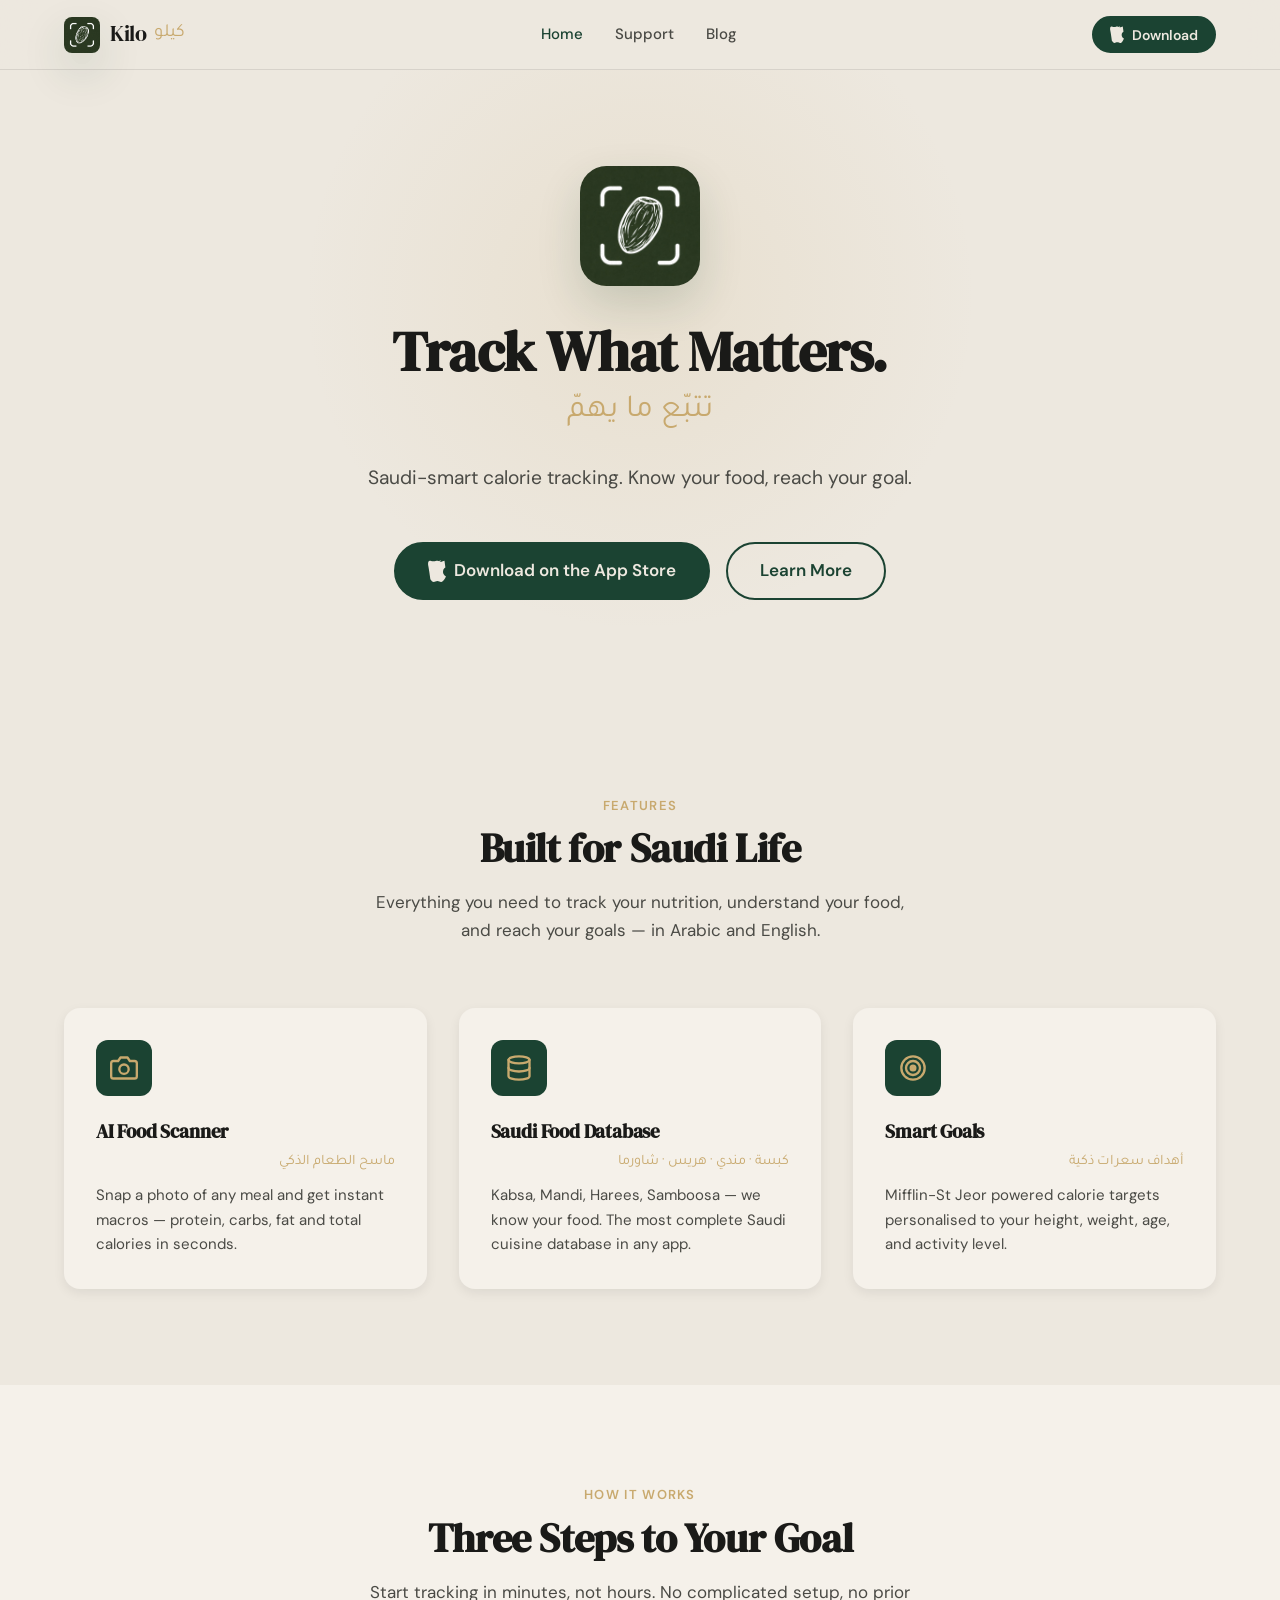
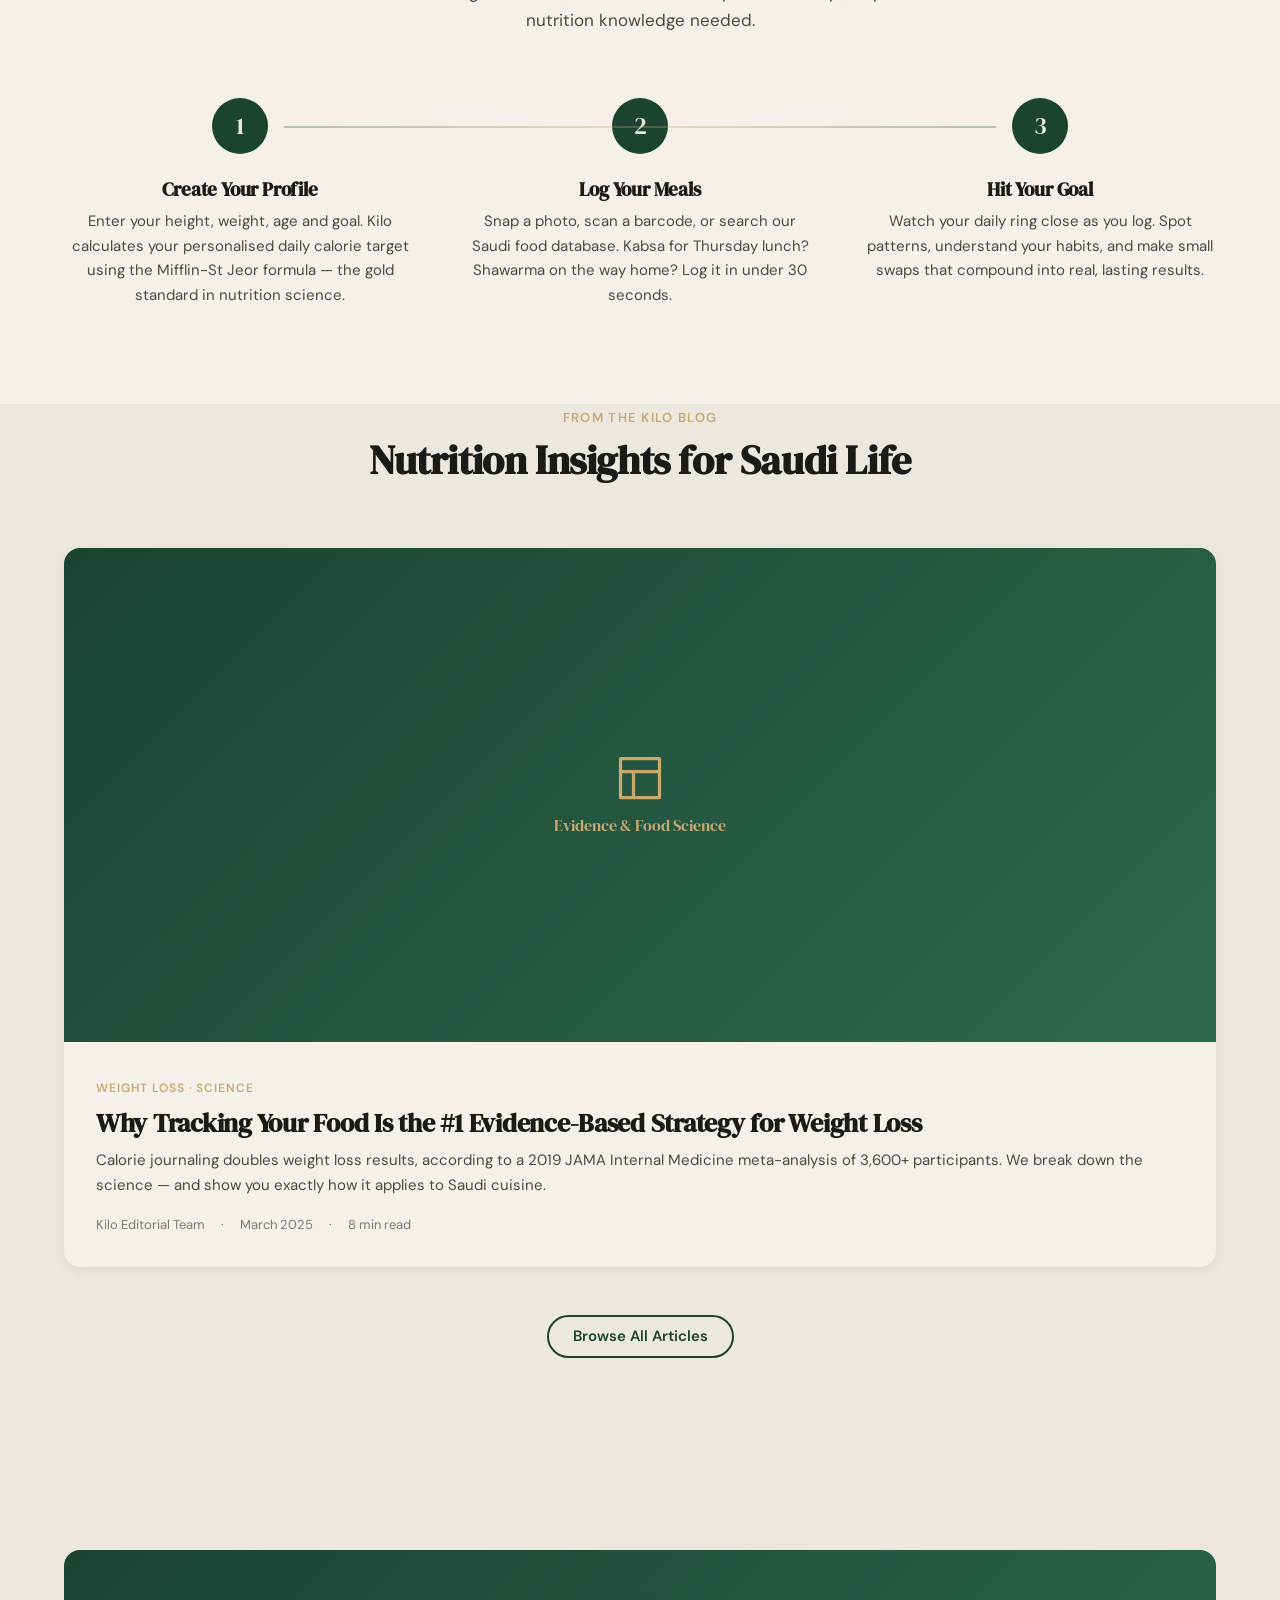
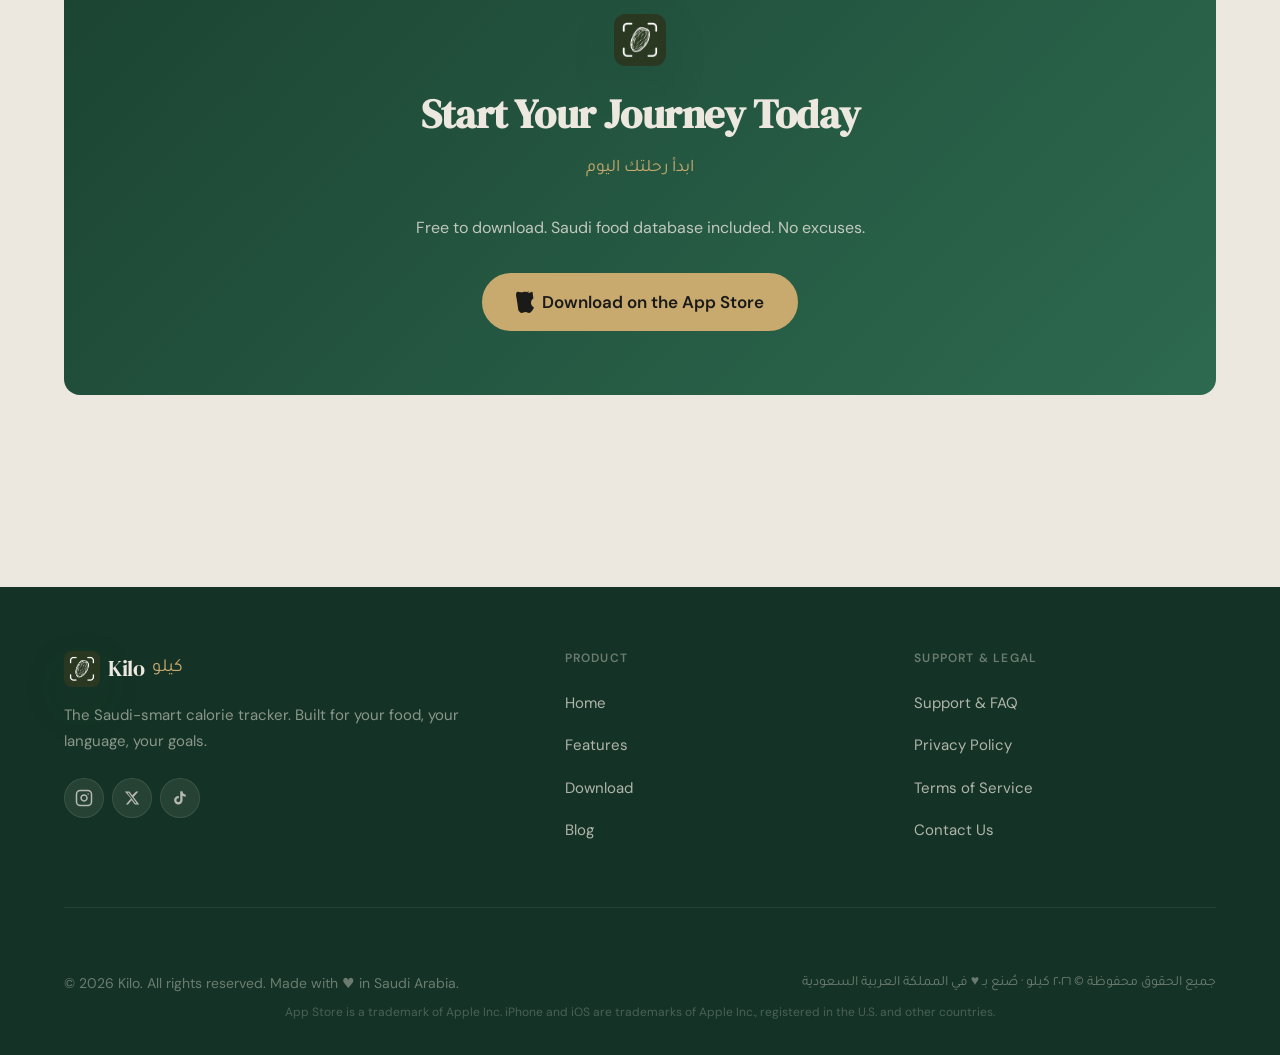
==== commit 89f7f42a: "fixed arabic" ====
--- a/index.html
+++ b/index.html
@@ -5,7 +5,7 @@
     <meta name="viewport" content="width=device-width, initial-scale=1.0" />
 
     <!-- Primary SEO -->
-    <title>Kilo (ولـيك) — Saudi-Smart Calorie Tracking App for iOS</title>
+    <title>Kilo (كيلو) — Saudi-Smart Calorie Tracking App for iOS</title>
     <meta
       name="description"
       content="Kilo is the calorie tracking app built for Saudi Arabia. AI food scanner, Saudi food database with Kabsa, Mandi &amp; Shawarma. Mifflin-St Jeor powered goals. Free on the App Store."
@@ -13,7 +13,7 @@
     <meta
       name="description"
       lang="ar"
-      content="كيلو (ولـيك) — تطبيق تتبع السعرات الحرارية المصمم خصيصاً للسوق السعودي. ماسح الطعام بالذكاء الاصطناعي، قاعدة بيانات الأطعمة السعودية تشمل الكبسة والمندي والشاورما. حمّل التطبيق مجاناً."
+      content="كيلو (كيلو) — تطبيق تتبع السعرات الحرارية المصمم خصيصاً للسوق السعودي. ماسح الطعام بالذكاء الاصطناعي، قاعدة بيانات الأطعمة السعودية تشمل الكبسة والمندي والشاورما. حمّل التطبيق مجاناً."
     />
     <meta
       name="keywords"
@@ -28,10 +28,10 @@
 
     <!-- Open Graph -->
     <meta property="og:type" content="website" />
-    <meta property="og:site_name" content="Kilo — ولـيك" />
+    <meta property="og:site_name" content="Kilo — كيلو" />
     <meta
       property="og:title"
-      content="Kilo (ولـيك) — Saudi-Smart Calorie Tracking App"
+      content="Kilo (كيلو) — Saudi-Smart Calorie Tracking App"
     />
     <meta
       property="og:description"
@@ -47,7 +47,7 @@
     <meta name="twitter:site" content="@kiloapp" />
     <meta
       name="twitter:title"
-      content="Kilo (ولـيك) — Saudi-Smart Calorie Tracking"
+      content="Kilo (كيلو) — Saudi-Smart Calorie Tracking"
     />
     <meta
       name="twitter:description"
@@ -118,7 +118,7 @@
         "@context": "https://schema.org",
         "@type": "Organization",
         "name": "Kilo",
-        "alternateName": "ولـيك",
+        "alternateName": "كيلو",
         "url": "https://kiloapp.sa",
         "description": "Saudi-market calorie tracking iOS app with AI food scanner and Saudi food database",
         "foundingLocation": {
@@ -146,7 +146,7 @@
         "@context": "https://schema.org",
         "@type": "MobileApplication",
         "name": "Kilo — Calorie Tracker",
-        "alternateName": "ولـيك — تتبع السعرات",
+        "alternateName": "كيلو — تتبع السعرات",
         "operatingSystem": "iOS",
         "applicationCategory": "HealthApplication",
         "description": "Kilo is a Saudi-smart calorie tracking app featuring an AI food scanner, a comprehensive Saudi food database including Kabsa, Mandi, and Shawarma, and Mifflin-St Jeor powered calorie targets. Available in English and Arabic.",
@@ -192,7 +192,7 @@
             </span>
             <span class="wordmark">
               <span class="wordmark__en">Kilo</span>
-              <span class="wordmark__ar">ولـيك</span>
+              <span class="wordmark__ar">كيلو</span>
             </span>
           </a>
 
@@ -634,7 +634,7 @@
                 <img src="assets/app-icon.jpg" alt="" class="app-icon__image" />
               </span>
               <span class="wordmark__en">Kilo</span>
-              <span class="wordmark__ar">ولـيك</span>
+              <span class="wordmark__ar">كيلو</span>
             </div>
             <p>
               The Saudi-smart calorie tracker. Built for your food, your
--- a/styles.css
+++ b/styles.css
@@ -1,5 +1,5 @@
 /* ============================================================
-   KILO (ولـيك) — Shared Design System
+   KILO (كيلو) — Shared Design System
    Version 1.0 · Mobile-first · RTL-ready · Dark-mode aware
    ============================================================ */
 
@@ -10,51 +10,52 @@
    ============================================================ */
 :root {
   /* Brand Colors */
-  --color-bg:            #EDE8DF; /* kiloWarmBeige */
-  --color-bg-card:       #F5F1EA;
-  --color-bg-elevated:   #FAF8F4;
-  --color-primary:       #1B4332; /* kiloDeepGreen */
-  --color-primary-dark:  #143326;
-  --color-primary-light: #2D6A4F;
-  --color-accent:        #C8A96E; /* kiloSandGold */
-  --color-accent-light:  #D4BB82;
-  --color-text:          #1A1A18; /* kiloCharcoal */
-  --color-text-secondary:#4A4A45;
-  --color-text-muted:    #7A7A72;
-  --color-border:        rgba(26,26,24,0.10);
-  --color-overlay:       rgba(26,26,24,0.04);
+  --color-bg: #ede8df; /* kiloWarmBeige */
+  --color-bg-card: #f5f1ea;
+  --color-bg-elevated: #faf8f4;
+  --color-primary: #1b4332; /* kiloDeepGreen */
+  --color-primary-dark: #143326;
+  --color-primary-light: #2d6a4f;
+  --color-accent: #c8a96e; /* kiloSandGold */
+  --color-accent-light: #d4bb82;
+  --color-text: #1a1a18; /* kiloCharcoal */
+  --color-text-secondary: #4a4a45;
+  --color-text-muted: #7a7a72;
+  --color-border: rgba(26, 26, 24, 0.1);
+  --color-overlay: rgba(26, 26, 24, 0.04);
 
   /* Typography */
-  --font-heading: 'DM Serif Display', Georgia, 'Times New Roman', serif;
-  --font-body:    'DM Sans', -apple-system, BlinkMacSystemFont, 'Segoe UI', sans-serif;
-  --font-arabic:  'Tajawal', 'Arial Unicode MS', Tahoma, sans-serif;
+  --font-heading: "DM Serif Display", Georgia, "Times New Roman", serif;
+  --font-body: "DM Sans", -apple-system, BlinkMacSystemFont, "Segoe UI",
+    sans-serif;
+  --font-arabic: "Tajawal", "Arial Unicode MS", Tahoma, sans-serif;
 
   /* Spacing scale */
-  --space-xs:  0.25rem;
-  --space-sm:  0.5rem;
-  --space-md:  1rem;
-  --space-lg:  1.5rem;
-  --space-xl:  2rem;
+  --space-xs: 0.25rem;
+  --space-sm: 0.5rem;
+  --space-md: 1rem;
+  --space-lg: 1.5rem;
+  --space-xl: 2rem;
   --space-2xl: 3rem;
   --space-3xl: 4rem;
   --space-4xl: 6rem;
 
   /* Layout */
-  --max-width:      1200px;
+  --max-width: 1200px;
   --max-width-text: 740px;
   --max-width-article: 760px;
 
   /* Radii */
-  --radius-sm:   8px;
-  --radius-md:   12px;
+  --radius-sm: 8px;
+  --radius-md: 12px;
   --radius-card: 16px;
-  --radius-lg:   24px;
+  --radius-lg: 24px;
   --radius-full: 9999px;
 
   /* Shadows */
-  --shadow-card: 0 4px 12px rgba(0,0,0,0.07);
-  --shadow-md:   0 8px 24px rgba(0,0,0,0.10);
-  --shadow-lg:   0 16px 48px rgba(0,0,0,0.14);
+  --shadow-card: 0 4px 12px rgba(0, 0, 0, 0.07);
+  --shadow-md: 0 8px 24px rgba(0, 0, 0, 0.1);
+  --shadow-lg: 0 16px 48px rgba(0, 0, 0, 0.14);
 
   /* Transitions */
   --t-fast: 150ms ease;
@@ -67,24 +68,30 @@
    ============================================================ */
 @media (prefers-color-scheme: dark) {
   :root {
-    --color-bg:            #1E1C17;
-    --color-primary:       #2D6A4F;
-    --color-primary-dark:  #1B4332;
-    --color-primary-light: #40916C;
-    --color-accent:        #C8A96E;
-    --color-accent-light:  #D4BB82;
-    --color-text:          #F0EBE0;
-    --color-text-secondary:#C0BAA8;
-    --color-text-muted:    #908A78;
-    --color-border:        rgba(240,235,224,0.10);
-    --color-overlay:       rgba(240,235,224,0.04);
+    --color-bg: #1e1c17;
+    --color-primary: #2d6a4f;
+    --color-primary-dark: #1b4332;
+    --color-primary-light: #40916c;
+    --color-accent: #c8a96e;
+    --color-accent-light: #d4bb82;
+    --color-text: #f0ebe0;
+    --color-text-secondary: #c0baa8;
+    --color-text-muted: #908a78;
+    --color-border: rgba(240, 235, 224, 0.1);
+    --color-overlay: rgba(240, 235, 224, 0.04);
   }
 }
 
 /* ============================================================
    BASE RESET
    ============================================================ */
-*, *::before, *::after { box-sizing: border-box; margin: 0; padding: 0; }
+*,
+*::before,
+*::after {
+  box-sizing: border-box;
+  margin: 0;
+  padding: 0;
+}
 
 html {
   font-size: 16px;
@@ -103,28 +110,60 @@
   -moz-osx-font-smoothing: grayscale;
 }
 
-img, video, svg { max-width: 100%; height: auto; display: block; }
-a { color: var(--color-primary); text-decoration: none; transition: opacity var(--t-fast); }
-a:hover { opacity: 0.78; }
-ul, ol { list-style: none; }
+img,
+video,
+svg {
+  max-width: 100%;
+  height: auto;
+  display: block;
+}
+a {
+  color: var(--color-primary);
+  text-decoration: none;
+  transition: opacity var(--t-fast);
+}
+a:hover {
+  opacity: 0.78;
+}
+ul,
+ol {
+  list-style: none;
+}
 
 /* ============================================================
    TYPOGRAPHY
    ============================================================ */
-h1, h2, h3, h4, h5, h6 {
+h1,
+h2,
+h3,
+h4,
+h5,
+h6 {
   font-family: var(--font-heading);
   line-height: 1.2;
   color: var(--color-text);
   letter-spacing: -0.01em;
 }
 
-h1 { font-size: clamp(2rem, 5vw, 3.5rem); }
-h2 { font-size: clamp(1.5rem, 3.5vw, 2.5rem); }
-h3 { font-size: clamp(1.2rem, 2.5vw, 1.75rem); }
-h4 { font-size: 1.2rem; }
-
-p { margin-bottom: var(--space-md); }
-p:last-child { margin-bottom: 0; }
+h1 {
+  font-size: clamp(2rem, 5vw, 3.5rem);
+}
+h2 {
+  font-size: clamp(1.5rem, 3.5vw, 2.5rem);
+}
+h3 {
+  font-size: clamp(1.2rem, 2.5vw, 1.75rem);
+}
+h4 {
+  font-size: 1.2rem;
+}
+
+p {
+  margin-bottom: var(--space-md);
+}
+p:last-child {
+  margin-bottom: 0;
+}
 
 .text-arabic {
   font-family: var(--font-arabic);
@@ -132,10 +171,18 @@
   text-align: right;
 }
 
-.text-muted     { color: var(--color-text-muted); }
-.text-secondary { color: var(--color-text-secondary); }
-.text-accent    { color: var(--color-accent); }
-.text-primary   { color: var(--color-primary); }
+.text-muted {
+  color: var(--color-text-muted);
+}
+.text-secondary {
+  color: var(--color-text-secondary);
+}
+.text-accent {
+  color: var(--color-accent);
+}
+.text-primary {
+  color: var(--color-primary);
+}
 
 /* ============================================================
    LAYOUT
@@ -158,9 +205,15 @@
   padding: 0 var(--space-lg);
 }
 
-.section        { padding: var(--space-4xl) 0; }
-.section--sm    { padding: var(--space-2xl) 0; }
-.section--flush { padding-top: 0; }
+.section {
+  padding: var(--space-4xl) 0;
+}
+.section--sm {
+  padding: var(--space-2xl) 0;
+}
+.section--flush {
+  padding-top: 0;
+}
 
 .grid-2 {
   display: grid;
@@ -175,12 +228,18 @@
 }
 
 @media (min-width: 640px) {
-  .grid-2 { grid-template-columns: 1fr 1fr; }
-  .grid-3 { grid-template-columns: repeat(2, 1fr); }
+  .grid-2 {
+    grid-template-columns: 1fr 1fr;
+  }
+  .grid-3 {
+    grid-template-columns: repeat(2, 1fr);
+  }
 }
 
 @media (min-width: 1024px) {
-  .grid-3 { grid-template-columns: repeat(3, 1fr); }
+  .grid-3 {
+    grid-template-columns: repeat(3, 1fr);
+  }
 }
 
 /* ============================================================
@@ -197,10 +256,22 @@
   box-shadow: 0 18px 44px rgba(27, 67, 50, 0.16);
 }
 
-.app-icon--sm   { width: 36px;  height: 36px; }
-.app-icon--md   { width: 52px;  height: 52px; }
-.app-icon--lg   { width: 80px;  height: 80px; }
-.app-icon--hero { width: 120px; height: 120px; }
+.app-icon--sm {
+  width: 36px;
+  height: 36px;
+}
+.app-icon--md {
+  width: 52px;
+  height: 52px;
+}
+.app-icon--lg {
+  width: 80px;
+  height: 80px;
+}
+.app-icon--hero {
+  width: 120px;
+  height: 120px;
+}
 
 .app-icon__image {
   display: block;
@@ -241,7 +312,7 @@
   position: sticky;
   top: 0;
   z-index: 100;
-  background-color: rgba(237,232,223,0.92);
+  background-color: rgba(237, 232, 223, 0.92);
   border-bottom: 1px solid var(--color-border);
   padding: var(--space-md) 0;
   backdrop-filter: blur(16px) saturate(1.4);
@@ -249,7 +320,9 @@
 }
 
 @media (prefers-color-scheme: dark) {
-  .nav { background-color: rgba(30,28,23,0.92); }
+  .nav {
+    background-color: rgba(30, 28, 23, 0.92);
+  }
 }
 
 .nav__inner {
@@ -287,11 +360,17 @@
   opacity: 1;
 }
 
-.nav__cta { display: none; }
+.nav__cta {
+  display: none;
+}
 
 @media (min-width: 768px) {
-  .nav__links { display: flex; }
-  .nav__cta   { display: inline-flex; }
+  .nav__links {
+    display: flex;
+  }
+  .nav__cta {
+    display: inline-flex;
+  }
 }
 
 /* ============================================================
@@ -355,8 +434,14 @@
   opacity: 1;
 }
 
-.btn--sm  { padding: 0.5rem 1rem;   font-size: 0.875rem;  }
-.btn--lg  { padding: 1rem 2rem;     font-size: 1.0625rem; }
+.btn--sm {
+  padding: 0.5rem 1rem;
+  font-size: 0.875rem;
+}
+.btn--lg {
+  padding: 1rem 2rem;
+  font-size: 1.0625rem;
+}
 
 /* ============================================================
    CARDS
@@ -419,19 +504,26 @@
 }
 
 .hero::before {
-  content: '';
+  content: "";
   position: absolute;
   top: -20%;
   left: 50%;
   transform: translateX(-50%);
   width: min(700px, 100vw);
   height: min(700px, 100vw);
-  background: radial-gradient(circle, rgba(200,169,110,0.14) 0%, transparent 68%);
+  background: radial-gradient(
+    circle,
+    rgba(200, 169, 110, 0.14) 0%,
+    transparent 68%
+  );
   pointer-events: none;
   z-index: 0;
 }
 
-.hero > * { position: relative; z-index: 1; }
+.hero > * {
+  position: relative;
+  z-index: 1;
+}
 
 .hero__icon {
   margin: 0 auto var(--space-xl);
@@ -481,7 +573,9 @@
   margin-bottom: var(--space-sm);
 }
 
-.section-header__title { margin-bottom: var(--space-md); }
+.section-header__title {
+  margin-bottom: var(--space-md);
+}
 
 .section-header__desc {
   font-size: 1.0625rem;
@@ -500,10 +594,14 @@
 }
 
 @media (min-width: 768px) {
-  .steps { grid-template-columns: repeat(3, 1fr); }
-}
-
-.step { text-align: center; }
+  .steps {
+    grid-template-columns: repeat(3, 1fr);
+  }
+}
+
+.step {
+  text-align: center;
+}
 
 .step__number {
   width: 56px;
@@ -536,13 +634,18 @@
     position: relative;
   }
   .steps::before {
-    content: '';
+    content: "";
     position: absolute;
     top: 28px;
     left: calc(16.66% + 28px);
     right: calc(16.66% + 28px);
     height: 2px;
-    background: linear-gradient(90deg, var(--color-primary) 0%, var(--color-accent) 50%, var(--color-primary) 100%);
+    background: linear-gradient(
+      90deg,
+      var(--color-primary) 0%,
+      var(--color-accent) 50%,
+      var(--color-primary) 100%
+    );
     opacity: 0.3;
   }
 }
@@ -557,7 +660,9 @@
 }
 
 @media (min-width: 768px) {
-  .testimonials-grid { grid-template-columns: repeat(3, 1fr); }
+  .testimonials-grid {
+    grid-template-columns: repeat(3, 1fr);
+  }
 }
 
 .testimonial {
@@ -629,7 +734,11 @@
 .blog-card__image {
   width: 100%;
   aspect-ratio: 16/9;
-  background: linear-gradient(135deg, var(--color-primary) 0%, var(--color-primary-light) 100%);
+  background: linear-gradient(
+    135deg,
+    var(--color-primary) 0%,
+    var(--color-primary-light) 100%
+  );
   display: flex;
   align-items: center;
   justify-content: center;
@@ -643,7 +752,9 @@
   gap: var(--space-sm);
 }
 
-.blog-card__body { padding: var(--space-xl); }
+.blog-card__body {
+  padding: var(--space-xl);
+}
 
 .blog-card__tag {
   display: inline-block;
@@ -683,9 +794,15 @@
 }
 
 /* Featured variant */
-.blog-card--featured .blog-card__image { aspect-ratio: 21/9; }
-.blog-card--featured .blog-card__title { font-size: 1.6rem; }
-.blog-card--featured .blog-card__excerpt { -webkit-line-clamp: 4; }
+.blog-card--featured .blog-card__image {
+  aspect-ratio: 21/9;
+}
+.blog-card--featured .blog-card__title {
+  font-size: 1.6rem;
+}
+.blog-card--featured .blog-card__excerpt {
+  -webkit-line-clamp: 4;
+}
 
 /* Ghost / coming-soon variant */
 .blog-card--ghost {
@@ -704,14 +821,22 @@
   color: var(--color-text-muted);
 }
 
-.blog-card--ghost .blog-card__title { color: var(--color-text-muted); }
-.blog-card--ghost .blog-card__excerpt { color: var(--color-text-muted); }
+.blog-card--ghost .blog-card__title {
+  color: var(--color-text-muted);
+}
+.blog-card--ghost .blog-card__excerpt {
+  color: var(--color-text-muted);
+}
 
 /* ============================================================
    BLOG LAYOUT (index + article)
    ============================================================ */
 .blog-index-header {
-  background: linear-gradient(135deg, var(--color-primary) 0%, var(--color-primary-light) 100%);
+  background: linear-gradient(
+    135deg,
+    var(--color-primary) 0%,
+    var(--color-primary-light) 100%
+  );
   padding: var(--space-4xl) 0 var(--space-3xl);
   text-align: center;
   position: relative;
@@ -719,16 +844,27 @@
 }
 
 .blog-index-header::before {
-  content: '';
+  content: "";
   position: absolute;
   inset: 0;
-  background: radial-gradient(circle at 70% 50%, rgba(200,169,110,0.15) 0%, transparent 60%);
-}
-
-.blog-index-header > * { position: relative; z-index: 1; }
-
-.blog-index-header h1 { color: var(--color-bg); }
-.blog-index-header p  { color: rgba(237,232,223,0.75); }
+  background: radial-gradient(
+    circle at 70% 50%,
+    rgba(200, 169, 110, 0.15) 0%,
+    transparent 60%
+  );
+}
+
+.blog-index-header > * {
+  position: relative;
+  z-index: 1;
+}
+
+.blog-index-header h1 {
+  color: var(--color-bg);
+}
+.blog-index-header p {
+  color: rgba(237, 232, 223, 0.75);
+}
 
 .blog-main-layout {
   display: grid;
@@ -738,7 +874,9 @@
 }
 
 @media (min-width: 1024px) {
-  .blog-main-layout { grid-template-columns: 1fr 300px; }
+  .blog-main-layout {
+    grid-template-columns: 1fr 300px;
+  }
 }
 
 /* ============================================================
@@ -764,7 +902,9 @@
   line-height: 1.7;
 }
 
-.sidebar__about p:last-child { margin-bottom: 0; }
+.sidebar__about p:last-child {
+  margin-bottom: 0;
+}
 
 .tag-cloud {
   display: flex;
@@ -811,9 +951,16 @@
   padding: var(--space-md) 0;
 }
 
-.breadcrumb a { color: var(--color-text-muted); }
-.breadcrumb a:hover { color: var(--color-primary); opacity: 1; }
-.breadcrumb__sep { opacity: 0.4; }
+.breadcrumb a {
+  color: var(--color-text-muted);
+}
+.breadcrumb a:hover {
+  color: var(--color-primary);
+  opacity: 1;
+}
+.breadcrumb__sep {
+  opacity: 0.4;
+}
 
 /* ============================================================
    ARTICLE
@@ -828,7 +975,11 @@
 .article-hero__visual {
   width: 100%;
   aspect-ratio: 16/7;
-  background: linear-gradient(135deg, var(--color-primary) 0%, var(--color-primary-light) 100%);
+  background: linear-gradient(
+    135deg,
+    var(--color-primary) 0%,
+    var(--color-primary-light) 100%
+  );
   display: flex;
   align-items: center;
   justify-content: center;
@@ -840,13 +991,20 @@
 }
 
 .article-hero__visual::before {
-  content: '';
+  content: "";
   position: absolute;
   inset: 0;
-  background: radial-gradient(circle at 30% 50%, rgba(200,169,110,0.18) 0%, transparent 60%);
-}
-
-.article-hero__visual > * { position: relative; z-index: 1; }
+  background: radial-gradient(
+    circle at 30% 50%,
+    rgba(200, 169, 110, 0.18) 0%,
+    transparent 60%
+  );
+}
+
+.article-hero__visual > * {
+  position: relative;
+  z-index: 1;
+}
 
 .article-hero__icon-group {
   display: flex;
@@ -867,8 +1025,8 @@
   width: 64px;
   height: 64px;
   border-radius: var(--radius-full);
-  background-color: rgba(200,169,110,0.20);
-  border: 2px solid rgba(200,169,110,0.5);
+  background-color: rgba(200, 169, 110, 0.2);
+  border: 2px solid rgba(200, 169, 110, 0.5);
   display: flex;
   align-items: center;
   justify-content: center;
@@ -878,7 +1036,7 @@
 .article-icon-badge__label {
   font-family: var(--font-arabic);
   font-size: 0.75rem;
-  color: rgba(237,232,223,0.7);
+  color: rgba(237, 232, 223, 0.7);
   text-align: center;
 }
 
@@ -905,7 +1063,9 @@
   margin-bottom: var(--space-md);
 }
 
-.article-header__title { margin-bottom: var(--space-md); }
+.article-header__title {
+  margin-bottom: var(--space-md);
+}
 
 .article-header__title-ar {
   font-family: var(--font-arabic);
@@ -953,7 +1113,9 @@
   margin-bottom: var(--space-md);
 }
 
-.article-body p { margin-bottom: var(--space-lg); }
+.article-body p {
+  margin-bottom: var(--space-lg);
+}
 
 .article-body ul,
 .article-body ol {
@@ -961,11 +1123,19 @@
   padding-left: var(--space-xl);
 }
 
-.article-body ul { list-style: disc; }
-.article-body ol { list-style: decimal; }
-.article-body li { margin-bottom: var(--space-sm); }
-
-.article-body strong { color: var(--color-text); }
+.article-body ul {
+  list-style: disc;
+}
+.article-body ol {
+  list-style: decimal;
+}
+.article-body li {
+  margin-bottom: var(--space-sm);
+}
+
+.article-body strong {
+  color: var(--color-text);
+}
 
 .article-body figure {
   margin: var(--space-2xl) 0;
@@ -1076,7 +1246,9 @@
   color: var(--color-primary);
 }
 
-.food-table-wrap tr:last-child td { border-bottom: none; }
+.food-table-wrap tr:last-child td {
+  border-bottom: none;
+}
 
 .food-table-wrap .ar-name {
   font-family: var(--font-arabic);
@@ -1138,7 +1310,11 @@
 .fig-visual {
   width: 100%;
   aspect-ratio: 16/8;
-  background: linear-gradient(135deg, var(--color-primary) 0%, var(--color-primary-light) 100%);
+  background: linear-gradient(
+    135deg,
+    var(--color-primary) 0%,
+    var(--color-primary-light) 100%
+  );
   display: flex;
   align-items: center;
   justify-content: center;
@@ -1164,8 +1340,8 @@
   width: 72px;
   height: 72px;
   border-radius: var(--radius-full);
-  background-color: rgba(200,169,110,0.20);
-  border: 2px solid rgba(200,169,110,0.5);
+  background-color: rgba(200, 169, 110, 0.2);
+  border: 2px solid rgba(200, 169, 110, 0.5);
   display: flex;
   align-items: center;
   justify-content: center;
@@ -1173,14 +1349,14 @@
 }
 
 .fig-badge__circle--light {
-  background-color: rgba(27,67,50,0.08);
-  border-color: rgba(27,67,50,0.25);
+  background-color: rgba(27, 67, 50, 0.08);
+  border-color: rgba(27, 67, 50, 0.25);
   color: var(--color-primary);
 }
 
 .fig-badge__label {
   font-size: 0.8125rem;
-  color: rgba(237,232,223,0.75);
+  color: rgba(237, 232, 223, 0.75);
   max-width: 80px;
   line-height: 1.3;
 }
@@ -1251,7 +1427,7 @@
   right: -60px;
   top: 0;
   height: 32px;
-  background-color: rgba(200,169,110,0.15);
+  background-color: rgba(200, 169, 110, 0.15);
   border: 1px dashed var(--color-accent);
   border-radius: var(--radius-sm);
   padding: 0 var(--space-sm);
@@ -1356,8 +1532,12 @@
   user-select: none;
 }
 
-details.faq-item summary::-webkit-details-marker { display: none; }
-details.faq-item summary:hover { background-color: var(--color-bg-elevated); }
+details.faq-item summary::-webkit-details-marker {
+  display: none;
+}
+details.faq-item summary:hover {
+  background-color: var(--color-bg-elevated);
+}
 
 .faq-icon {
   width: 26px;
@@ -1375,7 +1555,9 @@
   transition: transform var(--t-base);
 }
 
-details[open] > summary .faq-icon { transform: rotate(45deg); }
+details[open] > summary .faq-icon {
+  transform: rotate(45deg);
+}
 
 .faq-body {
   padding: 0 var(--space-xl) var(--space-xl);
@@ -1406,7 +1588,11 @@
    SUPPORT PAGE
    ============================================================ */
 .support-hero {
-  background: linear-gradient(135deg, var(--color-primary) 0%, var(--color-primary-light) 100%);
+  background: linear-gradient(
+    135deg,
+    var(--color-primary) 0%,
+    var(--color-primary-light) 100%
+  );
   padding: var(--space-4xl) 0 var(--space-3xl);
   text-align: center;
   position: relative;
@@ -1414,16 +1600,29 @@
 }
 
 .support-hero::before {
-  content: '';
+  content: "";
   position: absolute;
   inset: 0;
-  background: radial-gradient(circle at 60% 40%, rgba(200,169,110,0.15) 0%, transparent 60%);
-}
-
-.support-hero > * { position: relative; z-index: 1; }
-
-.support-hero h1 { color: var(--color-bg); margin-bottom: var(--space-sm); }
-.support-hero p  { color: rgba(237,232,223,0.75); font-size: 1.125rem; }
+  background: radial-gradient(
+    circle at 60% 40%,
+    rgba(200, 169, 110, 0.15) 0%,
+    transparent 60%
+  );
+}
+
+.support-hero > * {
+  position: relative;
+  z-index: 1;
+}
+
+.support-hero h1 {
+  color: var(--color-bg);
+  margin-bottom: var(--space-sm);
+}
+.support-hero p {
+  color: rgba(237, 232, 223, 0.75);
+  font-size: 1.125rem;
+}
 
 .support-hero__ar {
   font-family: var(--font-arabic);
@@ -1437,15 +1636,25 @@
    CONTACT CARD
    ============================================================ */
 .contact-card {
-  background: linear-gradient(135deg, var(--color-primary) 0%, var(--color-primary-light) 100%);
+  background: linear-gradient(
+    135deg,
+    var(--color-primary) 0%,
+    var(--color-primary-light) 100%
+  );
   border-radius: var(--radius-card);
   padding: var(--space-3xl);
   text-align: center;
   color: var(--color-bg);
 }
 
-.contact-card h2 { color: var(--color-bg); margin-bottom: var(--space-md); }
-.contact-card p  { color: rgba(237,232,223,0.78); margin-bottom: var(--space-xl); }
+.contact-card h2 {
+  color: var(--color-bg);
+  margin-bottom: var(--space-md);
+}
+.contact-card p {
+  color: rgba(237, 232, 223, 0.78);
+  margin-bottom: var(--space-xl);
+}
 
 .contact-card .btn--primary {
   background-color: var(--color-accent);
@@ -1462,15 +1671,26 @@
    ARTICLE CTA BLOCK
    ============================================================ */
 .article-cta {
-  background: linear-gradient(135deg, var(--color-primary) 0%, var(--color-primary-light) 100%);
+  background: linear-gradient(
+    135deg,
+    var(--color-primary) 0%,
+    var(--color-primary-light) 100%
+  );
   border-radius: var(--radius-card);
   padding: var(--space-3xl) var(--space-xl);
   text-align: center;
   margin: var(--space-3xl) 0;
 }
 
-.article-cta h2 { color: var(--color-bg); margin-bottom: var(--space-md); font-size: 1.75rem; }
-.article-cta p  { color: rgba(237,232,223,0.78); margin-bottom: var(--space-xl); }
+.article-cta h2 {
+  color: var(--color-bg);
+  margin-bottom: var(--space-md);
+  font-size: 1.75rem;
+}
+.article-cta p {
+  color: rgba(237, 232, 223, 0.78);
+  margin-bottom: var(--space-xl);
+}
 
 .article-cta .btn--accent {
   background-color: var(--color-accent);
@@ -1489,7 +1709,9 @@
 }
 
 @media (prefers-color-scheme: dark) {
-  .footer { background-color: #0D2218; }
+  .footer {
+    background-color: #0d2218;
+  }
 }
 
 .footer__top {
@@ -1498,18 +1720,22 @@
   gap: var(--space-2xl);
   margin-bottom: var(--space-3xl);
   padding-bottom: var(--space-3xl);
-  border-bottom: 1px solid rgba(237,232,223,0.08);
+  border-bottom: 1px solid rgba(237, 232, 223, 0.08);
 }
 
 @media (min-width: 768px) {
-  .footer__top { grid-template-columns: 1.5fr 1fr 1fr; }
-}
-
-.footer__brand .wordmark__en { color: var(--color-bg); }
+  .footer__top {
+    grid-template-columns: 1.5fr 1fr 1fr;
+  }
+}
+
+.footer__brand .wordmark__en {
+  color: var(--color-bg);
+}
 
 .footer__brand p {
   font-size: 0.9375rem;
-  color: rgba(237,232,223,0.55);
+  color: rgba(237, 232, 223, 0.55);
   margin-top: var(--space-md);
   line-height: 1.7;
 }
@@ -1520,7 +1746,7 @@
   font-weight: 600;
   letter-spacing: 0.1em;
   text-transform: uppercase;
-  color: rgba(237,232,223,0.4);
+  color: rgba(237, 232, 223, 0.4);
   margin-bottom: var(--space-lg);
 }
 
@@ -1533,7 +1759,7 @@
 
 .footer__nav a {
   font-size: 0.9375rem;
-  color: rgba(237,232,223,0.72);
+  color: rgba(237, 232, 223, 0.72);
   text-decoration: none;
   transition: color var(--t-fast);
 }
@@ -1553,14 +1779,14 @@
   width: 40px;
   height: 40px;
   border-radius: var(--radius-full);
-  background-color: rgba(237,232,223,0.08);
+  background-color: rgba(237, 232, 223, 0.08);
   display: flex;
   align-items: center;
   justify-content: center;
-  color: rgba(237,232,223,0.72);
+  color: rgba(237, 232, 223, 0.72);
   text-decoration: none;
   transition: all var(--t-base);
-  border: 1px solid rgba(237,232,223,0.10);
+  border: 1px solid rgba(237, 232, 223, 0.1);
 }
 
 .social-icon:hover {
@@ -1578,7 +1804,7 @@
   align-items: center;
   justify-content: space-between;
   font-size: 0.875rem;
-  color: rgba(237,232,223,0.4);
+  color: rgba(237, 232, 223, 0.4);
 }
 
 .footer__bottom-ar {
@@ -1588,7 +1814,7 @@
 
 .footer__legal {
   font-size: 0.75rem;
-  color: rgba(237,232,223,0.25);
+  color: rgba(237, 232, 223, 0.25);
   text-align: center;
   margin-top: var(--space-sm);
   margin-bottom: 0;
@@ -1597,23 +1823,45 @@
 /* ============================================================
    UTILITY CLASSES
    ============================================================ */
-.text-center  { text-align: center; }
-.mb-0         { margin-bottom: 0 !important; }
-.mb-sm        { margin-bottom: var(--space-sm); }
-.mb-md        { margin-bottom: var(--space-md); }
-.mb-lg        { margin-bottom: var(--space-lg); }
-.mb-xl        { margin-bottom: var(--space-xl); }
-.mb-2xl       { margin-bottom: var(--space-2xl); }
-.mt-md        { margin-top: var(--space-md); }
-.mt-xl        { margin-top: var(--space-xl); }
-.mt-2xl       { margin-top: var(--space-2xl); }
+.text-center {
+  text-align: center;
+}
+.mb-0 {
+  margin-bottom: 0 !important;
+}
+.mb-sm {
+  margin-bottom: var(--space-sm);
+}
+.mb-md {
+  margin-bottom: var(--space-md);
+}
+.mb-lg {
+  margin-bottom: var(--space-lg);
+}
+.mb-xl {
+  margin-bottom: var(--space-xl);
+}
+.mb-2xl {
+  margin-bottom: var(--space-2xl);
+}
+.mt-md {
+  margin-top: var(--space-md);
+}
+.mt-xl {
+  margin-top: var(--space-xl);
+}
+.mt-2xl {
+  margin-top: var(--space-2xl);
+}
 
 .visually-hidden {
   position: absolute;
-  width: 1px; height: 1px;
-  padding: 0; margin: -1px;
+  width: 1px;
+  height: 1px;
+  padding: 0;
+  margin: -1px;
   overflow: hidden;
-  clip: rect(0,0,0,0);
+  clip: rect(0, 0, 0, 0);
   white-space: nowrap;
   border: 0;
 }
@@ -1666,7 +1914,9 @@
 }
 
 @media (min-width: 768px) {
-  .nav__hamburger { display: none; }
+  .nav__hamburger {
+    display: none;
+  }
 }
 
 /* Mobile dropdown menu */
@@ -1711,7 +1961,9 @@
 }
 
 @media (min-width: 768px) {
-  .nav__mobile-menu { display: none !important; }
+  .nav__mobile-menu {
+    display: none !important;
+  }
 }
 
 /* ============================================================
@@ -1727,16 +1979,35 @@
    RESPONSIVE FINE-TUNING
    ============================================================ */
 @media (max-width: 640px) {
-  .section, .hero { padding: var(--space-3xl) 0; }
-  .footer { margin-top: var(--space-3xl); }
-  .contact-card, .article-cta { padding: var(--space-2xl) var(--space-lg); }
+  .section,
+  .hero {
+    padding: var(--space-3xl) 0;
+  }
+  .footer {
+    margin-top: var(--space-3xl);
+  }
+  .contact-card,
+  .article-cta {
+    padding: var(--space-2xl) var(--space-lg);
+  }
   .food-table-wrap th,
-  .food-table-wrap td { padding: 0.75rem var(--space-md); font-size: 0.875rem; }
-  .step-card { flex-direction: column; }
-  .step-card__num { align-self: flex-start; }
-  .article-meta__dot { display: none; }
+  .food-table-wrap td {
+    padding: 0.75rem var(--space-md);
+    font-size: 0.875rem;
+  }
+  .step-card {
+    flex-direction: column;
+  }
+  .step-card__num {
+    align-self: flex-start;
+  }
+  .article-meta__dot {
+    display: none;
+  }
 }
 
 @media (min-width: 640px) {
-  .step-cards { grid-template-columns: 1fr; }
-}
+  .step-cards {
+    grid-template-columns: 1fr;
+  }
+}
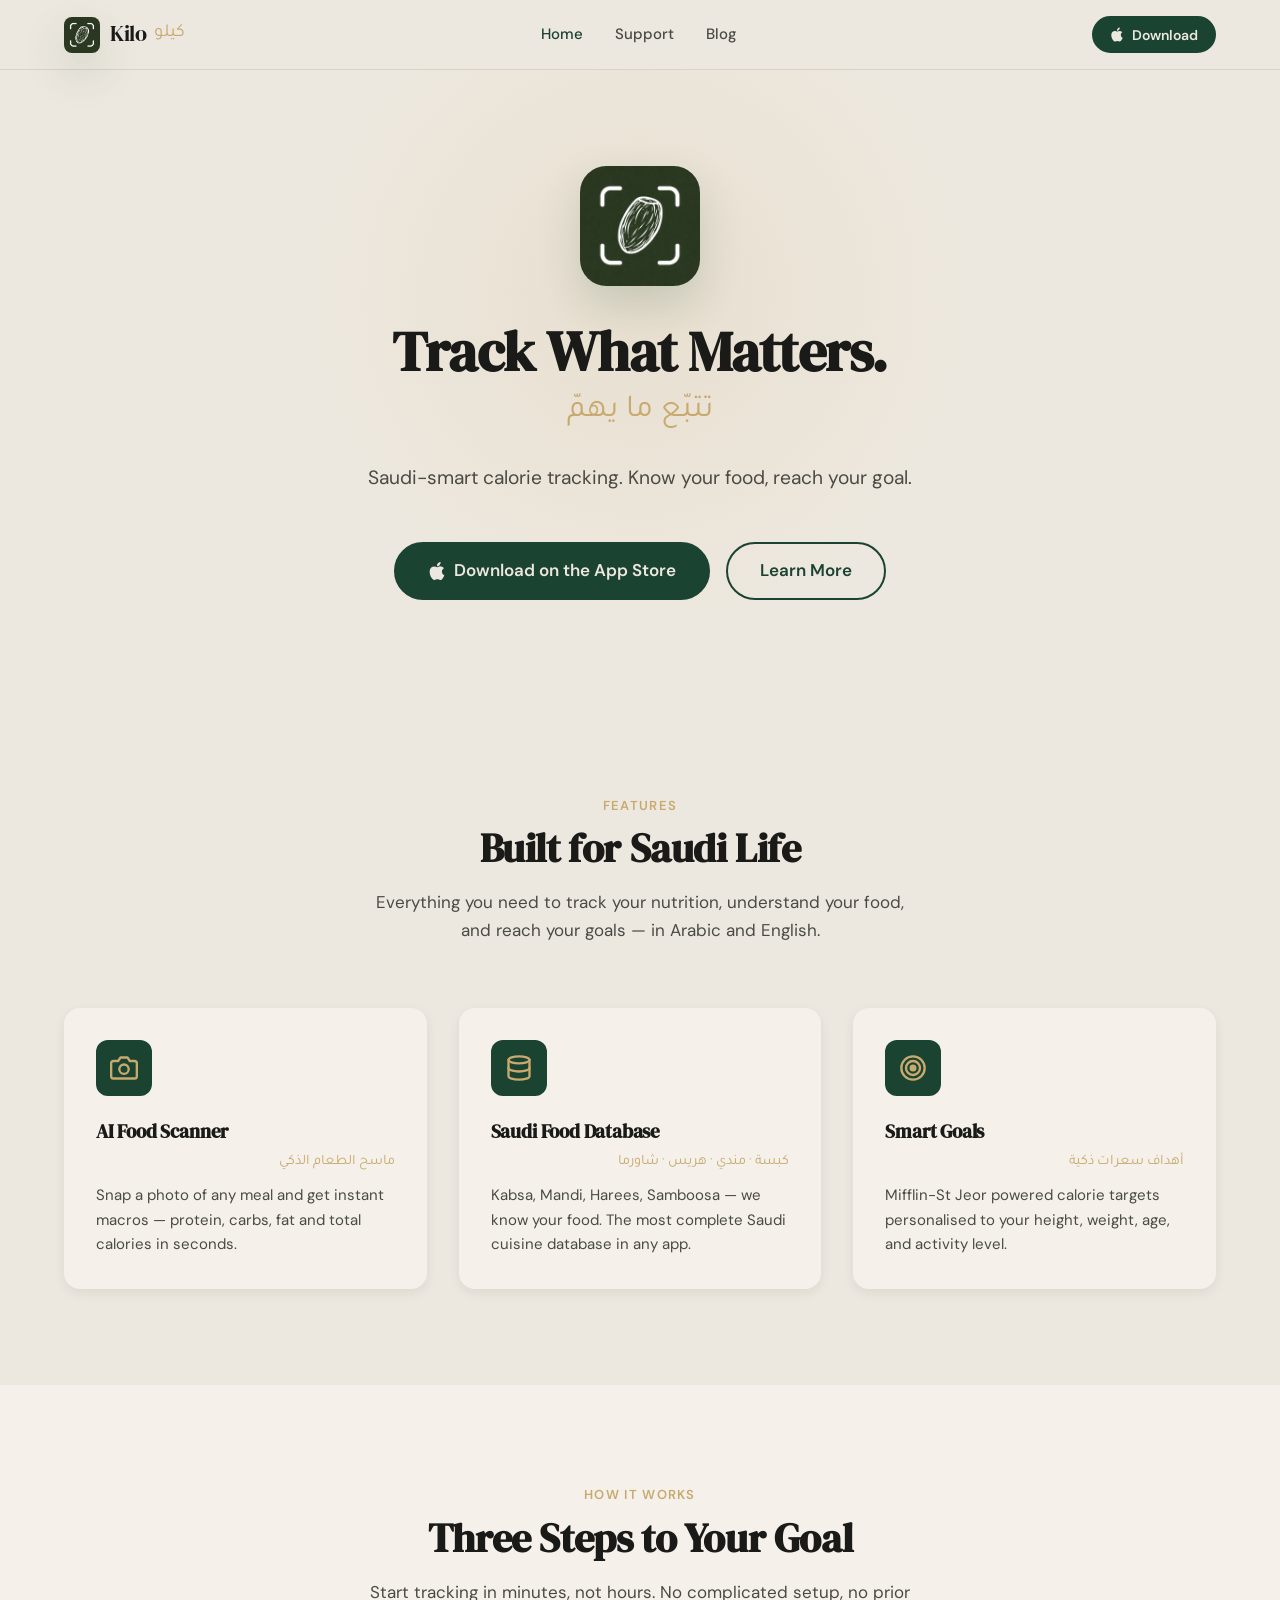
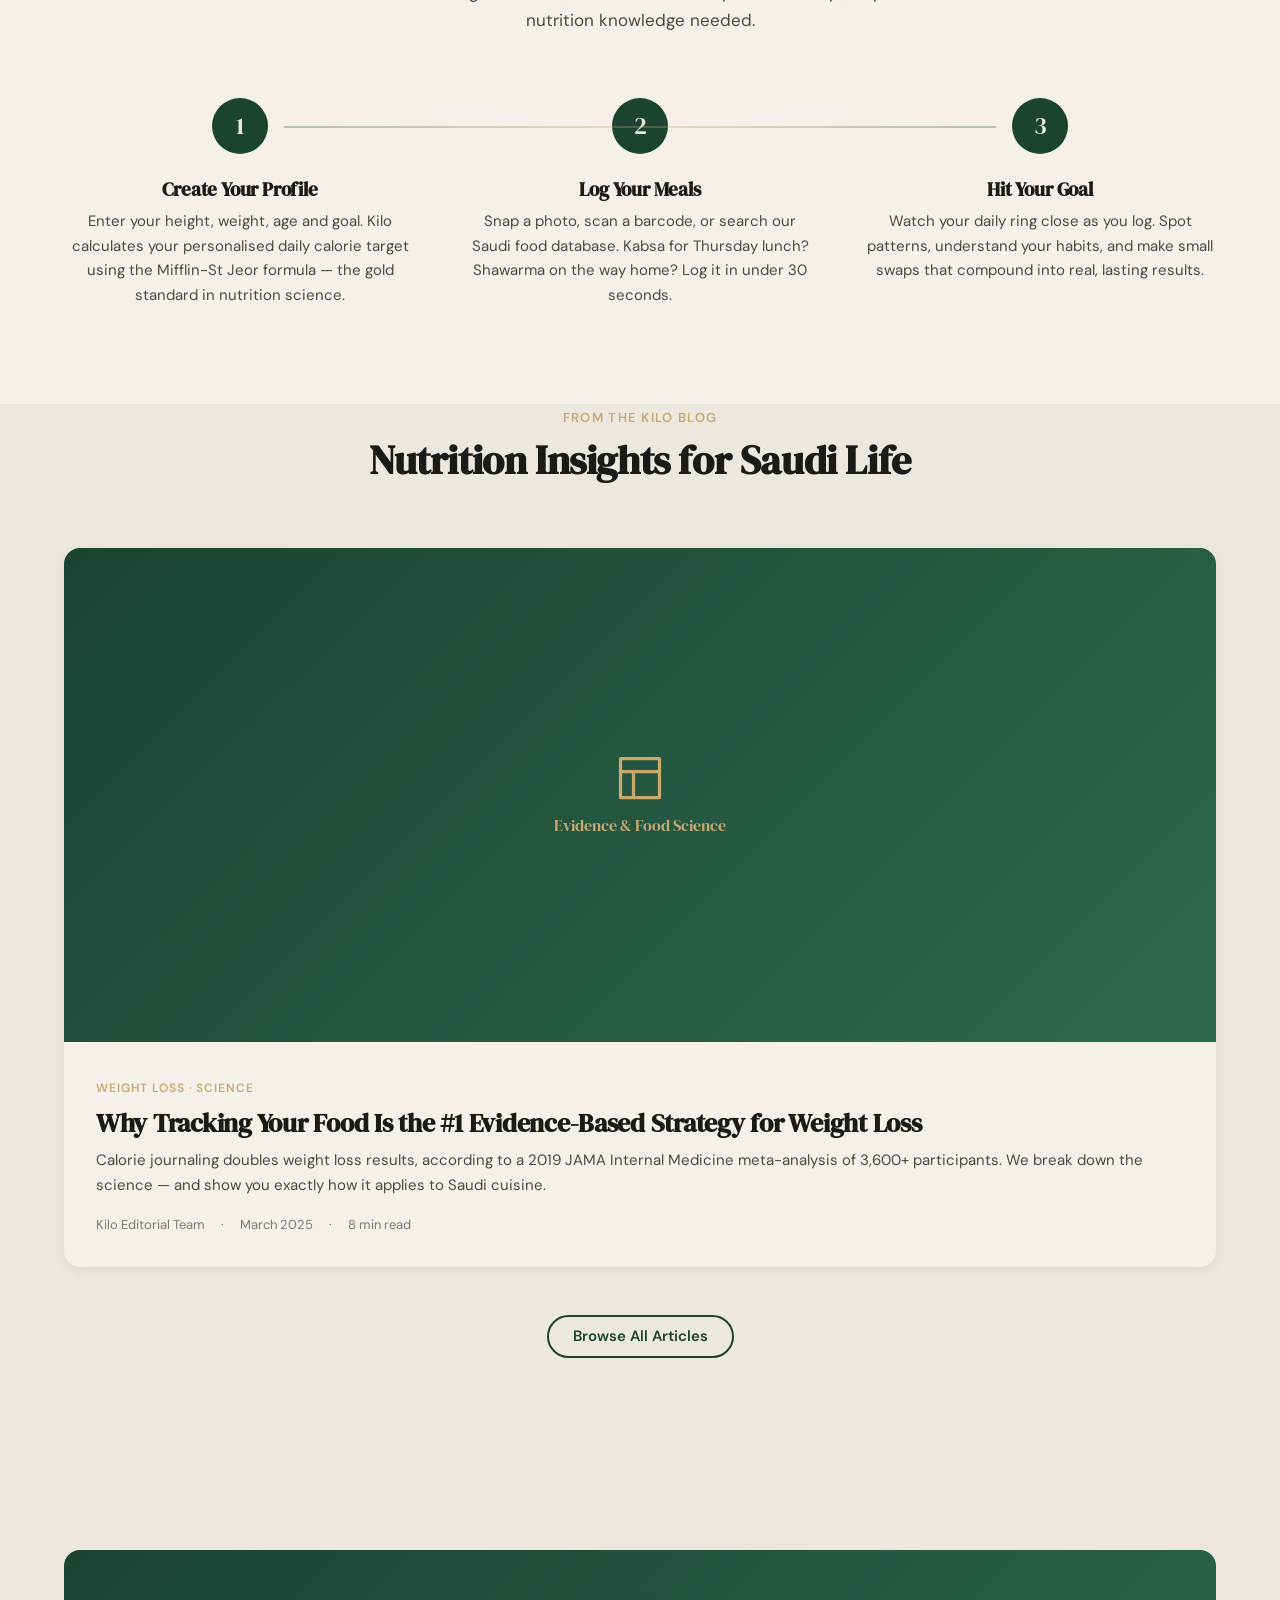
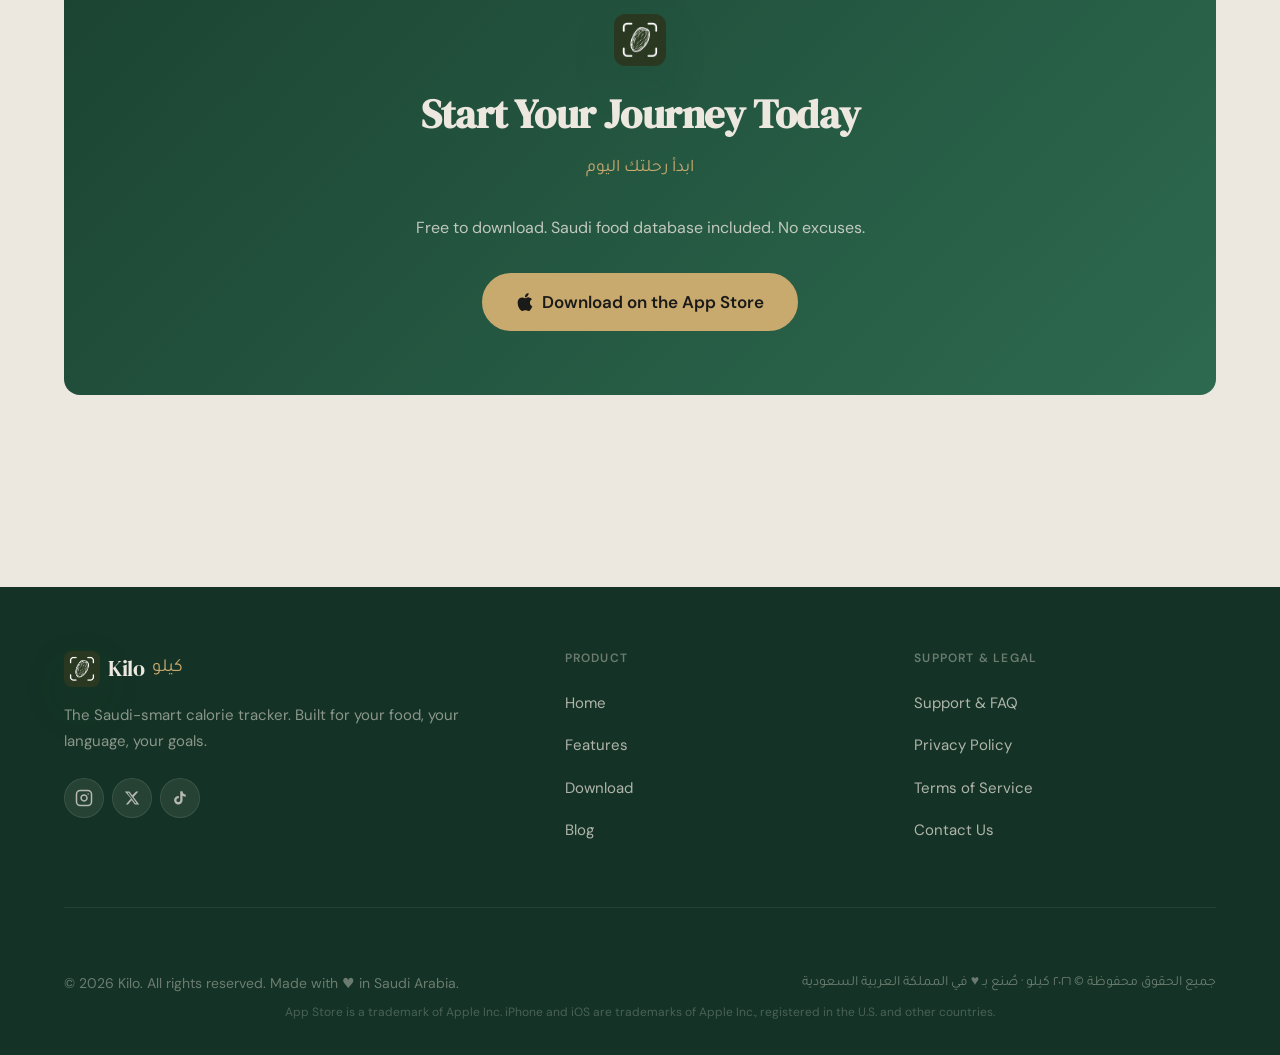
==== commit c6acf76a: "apple logo svg" ====
--- a/index.html
+++ b/index.html
@@ -211,16 +211,16 @@
             <svg
               width="14"
               height="17"
-              viewBox="0 0 814 1000"
+              viewBox="0 0 22.773 22.773"
               fill="currentColor"
               xmlns="http://www.w3.org/2000/svg"
               aria-hidden="true"
             >
               <path
-                d="M788.1 340.9c-5.8 4.5-108.2 62.2-108.2 190.5 0 148.4 130.3 200.9 134.2 202.2-.6 3.2-20.7 71.9-68.7 141.9-42.8 61.6-87.5 123.1-155.5 123.1s-85.5-39.5-164-39.5c-76 0-103.7 40.8-165.9 40.8s-105-57.8-155.5-127.4C46 376.7 0 246.7 0 183.5 0 69.3 33.8 28.5 77.2 28.5s72.3 26.3 168.1 26.3c90 0 113.2-26.3 185.6-26.3 63.2 0 117.8 47.5 158.8 47.5 47.5 0 95-47.5 158-47.5z"
+                d="M15.769,0c0.053,0,0.106,0,0.162,0c0.13,1.606-0.483,2.806-1.228,3.675c-0.731,0.863-1.732,1.7-3.351,1.573c-0.108-1.583,0.506-2.694,1.25-3.561C13.292,0.879,14.557,0.16,15.769,0z"
               />
               <path
-                d="M545.8 8.3C530.2 28.5 507 56.3 507 90.5c0 30 21.5 56.1 32.7 65.3 14.6 11.6 28.3 19 42.4 19 7.3 0 14-2.1 16.8-2.1.6-.6.6-1.4 0-2.1-15.2-5.1-53.1-26.5-53.1-79.6 0-44.4 28.5-80.7 38.1-90z"
+                d="M20.67,16.716c0,0.016,0,0.03,0,0.045c-0.455,1.378-1.104,2.559-1.896,3.655c-0.723,0.995-1.609,2.334-3.191,2.334c-1.367,0-2.275-0.879-3.676-0.903c-1.482-0.024-2.297,0.735-3.652,0.926c-0.155,0-0.31,0-0.462,0c-0.995-0.144-1.798-0.932-2.383-1.642c-1.725-2.098-3.058-4.808-3.306-8.276c0-0.34,0-0.679,0-1.019c0.105-2.482,1.311-4.5,2.914-5.478c0.846-0.52,2.009-0.963,3.304-0.765c0.555,0.086,1.122,0.276,1.619,0.464c0.471,0.181,1.06,0.502,1.618,0.485c0.378-0.011,0.754-0.208,1.135-0.347c1.116-0.403,2.21-0.865,3.652-0.648c1.733,0.262,2.963,1.032,3.723,2.22c-1.466,0.933-2.625,2.339-2.427,4.74C17.818,14.688,19.086,15.964,20.67,16.716z"
               />
             </svg>
             Download
@@ -253,16 +253,16 @@
             <svg
               width="18"
               height="22"
-              viewBox="0 0 814 1000"
+              viewBox="0 0 22.773 22.773"
               fill="currentColor"
               xmlns="http://www.w3.org/2000/svg"
               aria-hidden="true"
             >
               <path
-                d="M788.1 340.9c-5.8 4.5-108.2 62.2-108.2 190.5 0 148.4 130.3 200.9 134.2 202.2-.6 3.2-20.7 71.9-68.7 141.9-42.8 61.6-87.5 123.1-155.5 123.1s-85.5-39.5-164-39.5c-76 0-103.7 40.8-165.9 40.8s-105-57.8-155.5-127.4C46 376.7 0 246.7 0 183.5 0 69.3 33.8 28.5 77.2 28.5s72.3 26.3 168.1 26.3c90 0 113.2-26.3 185.6-26.3 63.2 0 117.8 47.5 158.8 47.5 47.5 0 95-47.5 158-47.5z"
+                d="M15.769,0c0.053,0,0.106,0,0.162,0c0.13,1.606-0.483,2.806-1.228,3.675c-0.731,0.863-1.732,1.7-3.351,1.573c-0.108-1.583,0.506-2.694,1.25-3.561C13.292,0.879,14.557,0.16,15.769,0z"
               />
               <path
-                d="M545.8 8.3C530.2 28.5 507 56.3 507 90.5c0 30 21.5 56.1 32.7 65.3 14.6 11.6 28.3 19 42.4 19 7.3 0 14-2.1 16.8-2.1.6-.6.6-1.4 0-2.1-15.2-5.1-53.1-26.5-53.1-79.6 0-44.4 28.5-80.7 38.1-90z"
+                d="M20.67,16.716c0,0.016,0,0.03,0,0.045c-0.455,1.378-1.104,2.559-1.896,3.655c-0.723,0.995-1.609,2.334-3.191,2.334c-1.367,0-2.275-0.879-3.676-0.903c-1.482-0.024-2.297,0.735-3.652,0.926c-0.155,0-0.31,0-0.462,0c-0.995-0.144-1.798-0.932-2.383-1.642c-1.725-2.098-3.058-4.808-3.306-8.276c0-0.34,0-0.679,0-1.019c0.105-2.482,1.311-4.5,2.914-5.478c0.846-0.52,2.009-0.963,3.304-0.765c0.555,0.086,1.122,0.276,1.619,0.464c0.471,0.181,1.06,0.502,1.618,0.485c0.378-0.011,0.754-0.208,1.135-0.347c1.116-0.403,2.21-0.865,3.652-0.648c1.733,0.262,2.963,1.032,3.723,2.22c-1.466,0.933-2.625,2.339-2.427,4.74C17.818,14.688,19.086,15.964,20.67,16.716z"
               />
             </svg>
             Download on the App Store
@@ -297,16 +297,16 @@
               <svg
                 width="18"
                 height="22"
-                viewBox="0 0 814 1000"
+                viewBox="0 0 22.773 22.773"
                 fill="currentColor"
                 xmlns="http://www.w3.org/2000/svg"
                 aria-hidden="true"
               >
                 <path
-                  d="M788.1 340.9c-5.8 4.5-108.2 62.2-108.2 190.5 0 148.4 130.3 200.9 134.2 202.2-.6 3.2-20.7 71.9-68.7 141.9-42.8 61.6-87.5 123.1-155.5 123.1s-85.5-39.5-164-39.5c-76 0-103.7 40.8-165.9 40.8s-105-57.8-155.5-127.4C46 376.7 0 246.7 0 183.5 0 69.3 33.8 28.5 77.2 28.5s72.3 26.3 168.1 26.3c90 0 113.2-26.3 185.6-26.3 63.2 0 117.8 47.5 158.8 47.5 47.5 0 95-47.5 158-47.5z"
+                  d="M15.769,0c0.053,0,0.106,0,0.162,0c0.13,1.606-0.483,2.806-1.228,3.675c-0.731,0.863-1.732,1.7-3.351,1.573c-0.108-1.583,0.506-2.694,1.25-3.561C13.292,0.879,14.557,0.16,15.769,0z"
                 />
                 <path
-                  d="M545.8 8.3C530.2 28.5 507 56.3 507 90.5c0 30 21.5 56.1 32.7 65.3 14.6 11.6 28.3 19 42.4 19 7.3 0 14-2.1 16.8-2.1.6-.6.6-1.4 0-2.1-15.2-5.1-53.1-26.5-53.1-79.6 0-44.4 28.5-80.7 38.1-90z"
+                  d="M20.67,16.716c0,0.016,0,0.03,0,0.045c-0.455,1.378-1.104,2.559-1.896,3.655c-0.723,0.995-1.609,2.334-3.191,2.334c-1.367,0-2.275-0.879-3.676-0.903c-1.482-0.024-2.297,0.735-3.652,0.926c-0.155,0-0.31,0-0.462,0c-0.995-0.144-1.798-0.932-2.383-1.642c-1.725-2.098-3.058-4.808-3.306-8.276c0-0.34,0-0.679,0-1.019c0.105-2.482,1.311-4.5,2.914-5.478c0.846-0.52,2.009-0.963,3.304-0.765c0.555,0.086,1.122,0.276,1.619,0.464c0.471,0.181,1.06,0.502,1.618,0.485c0.378-0.011,0.754-0.208,1.135-0.347c1.116-0.403,2.21-0.865,3.652-0.648c1.733,0.262,2.963,1.032,3.723,2.22c-1.466,0.933-2.625,2.339-2.427,4.74C17.818,14.688,19.086,15.964,20.67,16.716z"
                 />
               </svg>
               Download on the App Store
@@ -605,16 +605,16 @@
               <svg
                 width="18"
                 height="22"
-                viewBox="0 0 814 1000"
+                viewBox="0 0 22.773 22.773"
                 fill="currentColor"
                 xmlns="http://www.w3.org/2000/svg"
                 aria-hidden="true"
               >
                 <path
-                  d="M788.1 340.9c-5.8 4.5-108.2 62.2-108.2 190.5 0 148.4 130.3 200.9 134.2 202.2-.6 3.2-20.7 71.9-68.7 141.9-42.8 61.6-87.5 123.1-155.5 123.1s-85.5-39.5-164-39.5c-76 0-103.7 40.8-165.9 40.8s-105-57.8-155.5-127.4C46 376.7 0 246.7 0 183.5 0 69.3 33.8 28.5 77.2 28.5s72.3 26.3 168.1 26.3c90 0 113.2-26.3 185.6-26.3 63.2 0 117.8 47.5 158.8 47.5 47.5 0 95-47.5 158-47.5z"
+                  d="M15.769,0c0.053,0,0.106,0,0.162,0c0.13,1.606-0.483,2.806-1.228,3.675c-0.731,0.863-1.732,1.7-3.351,1.573c-0.108-1.583,0.506-2.694,1.25-3.561C13.292,0.879,14.557,0.16,15.769,0z"
                 />
                 <path
-                  d="M545.8 8.3C530.2 28.5 507 56.3 507 90.5c0 30 21.5 56.1 32.7 65.3 14.6 11.6 28.3 19 42.4 19 7.3 0 14-2.1 16.8-2.1.6-.6.6-1.4 0-2.1-15.2-5.1-53.1-26.5-53.1-79.6 0-44.4 28.5-80.7 38.1-90z"
+                  d="M20.67,16.716c0,0.016,0,0.03,0,0.045c-0.455,1.378-1.104,2.559-1.896,3.655c-0.723,0.995-1.609,2.334-3.191,2.334c-1.367,0-2.275-0.879-3.676-0.903c-1.482-0.024-2.297,0.735-3.652,0.926c-0.155,0-0.31,0-0.462,0c-0.995-0.144-1.798-0.932-2.383-1.642c-1.725-2.098-3.058-4.808-3.306-8.276c0-0.34,0-0.679,0-1.019c0.105-2.482,1.311-4.5,2.914-5.478c0.846-0.52,2.009-0.963,3.304-0.765c0.555,0.086,1.122,0.276,1.619,0.464c0.471,0.181,1.06,0.502,1.618,0.485c0.378-0.011,0.754-0.208,1.135-0.347c1.116-0.403,2.21-0.865,3.652-0.648c1.733,0.262,2.963,1.032,3.723,2.22c-1.466,0.933-2.625,2.339-2.427,4.74C17.818,14.688,19.086,15.964,20.67,16.716z"
                 />
               </svg>
               Download on the App Store
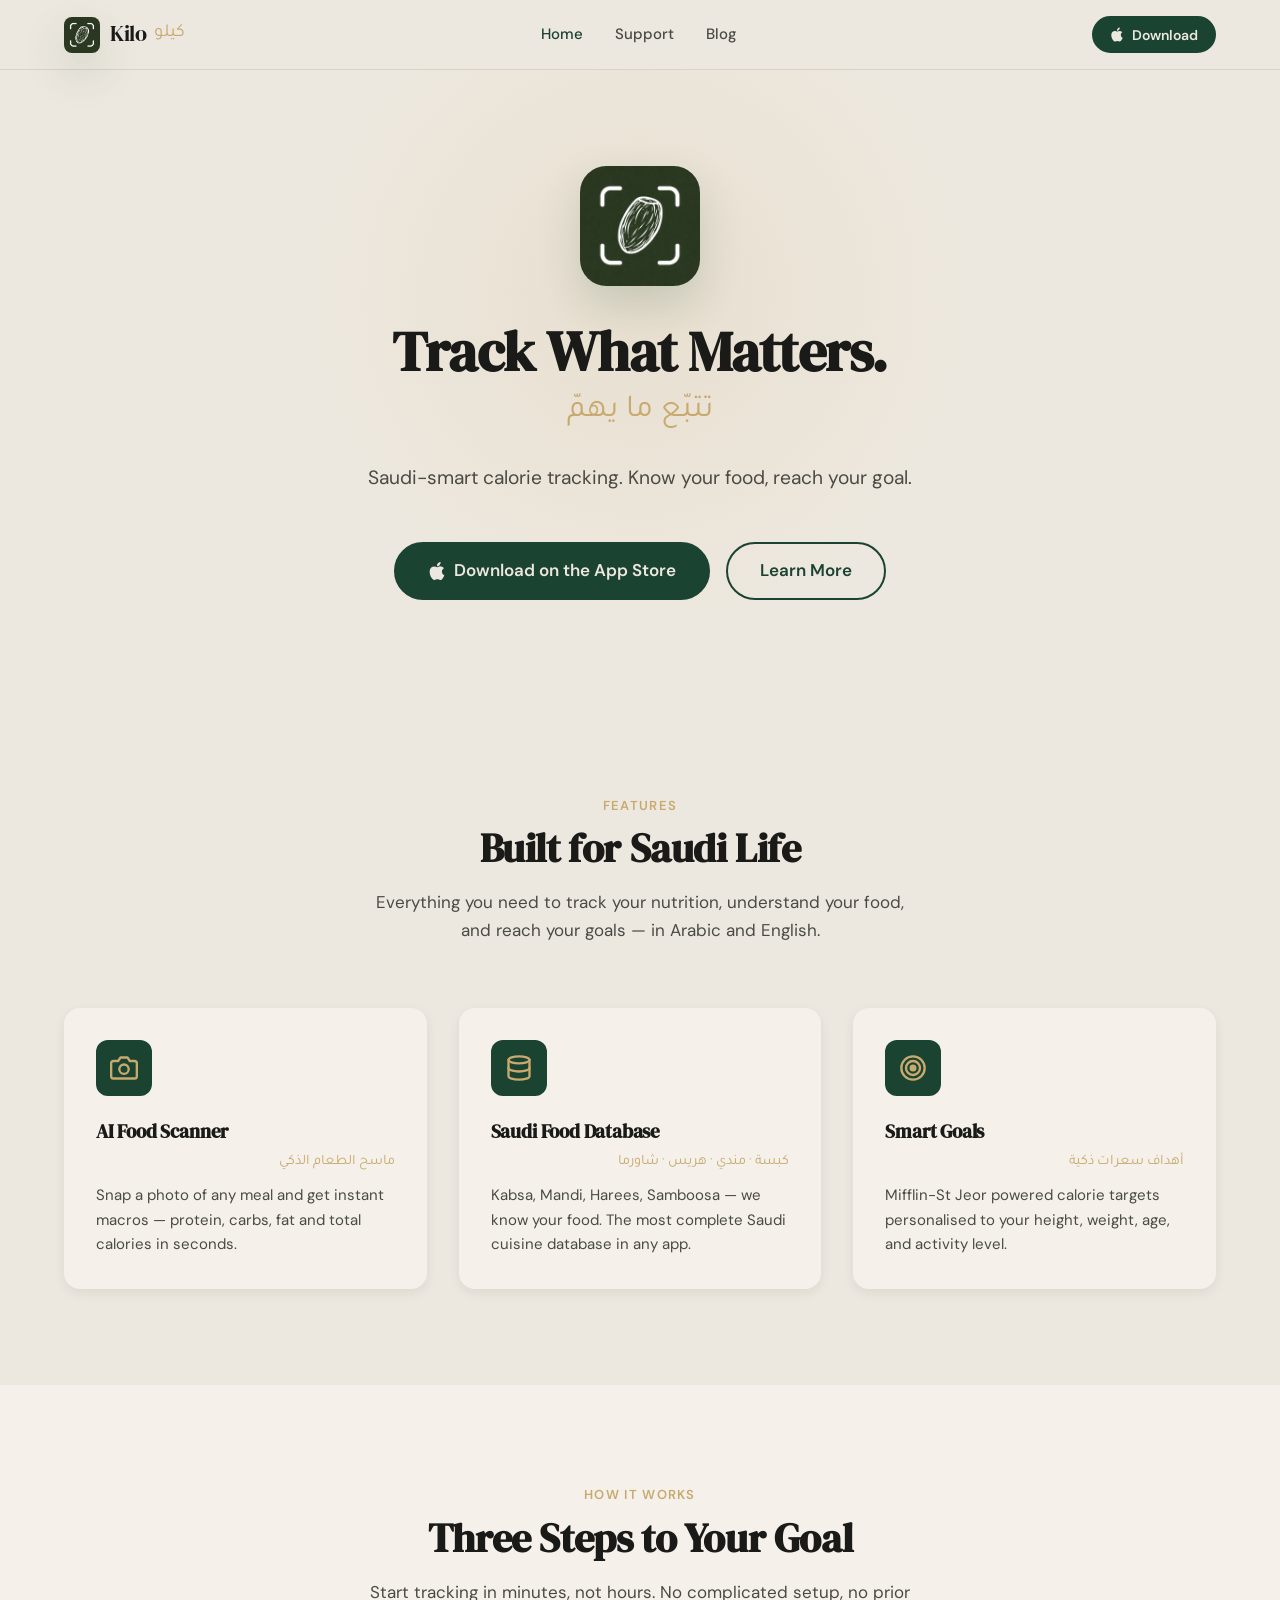
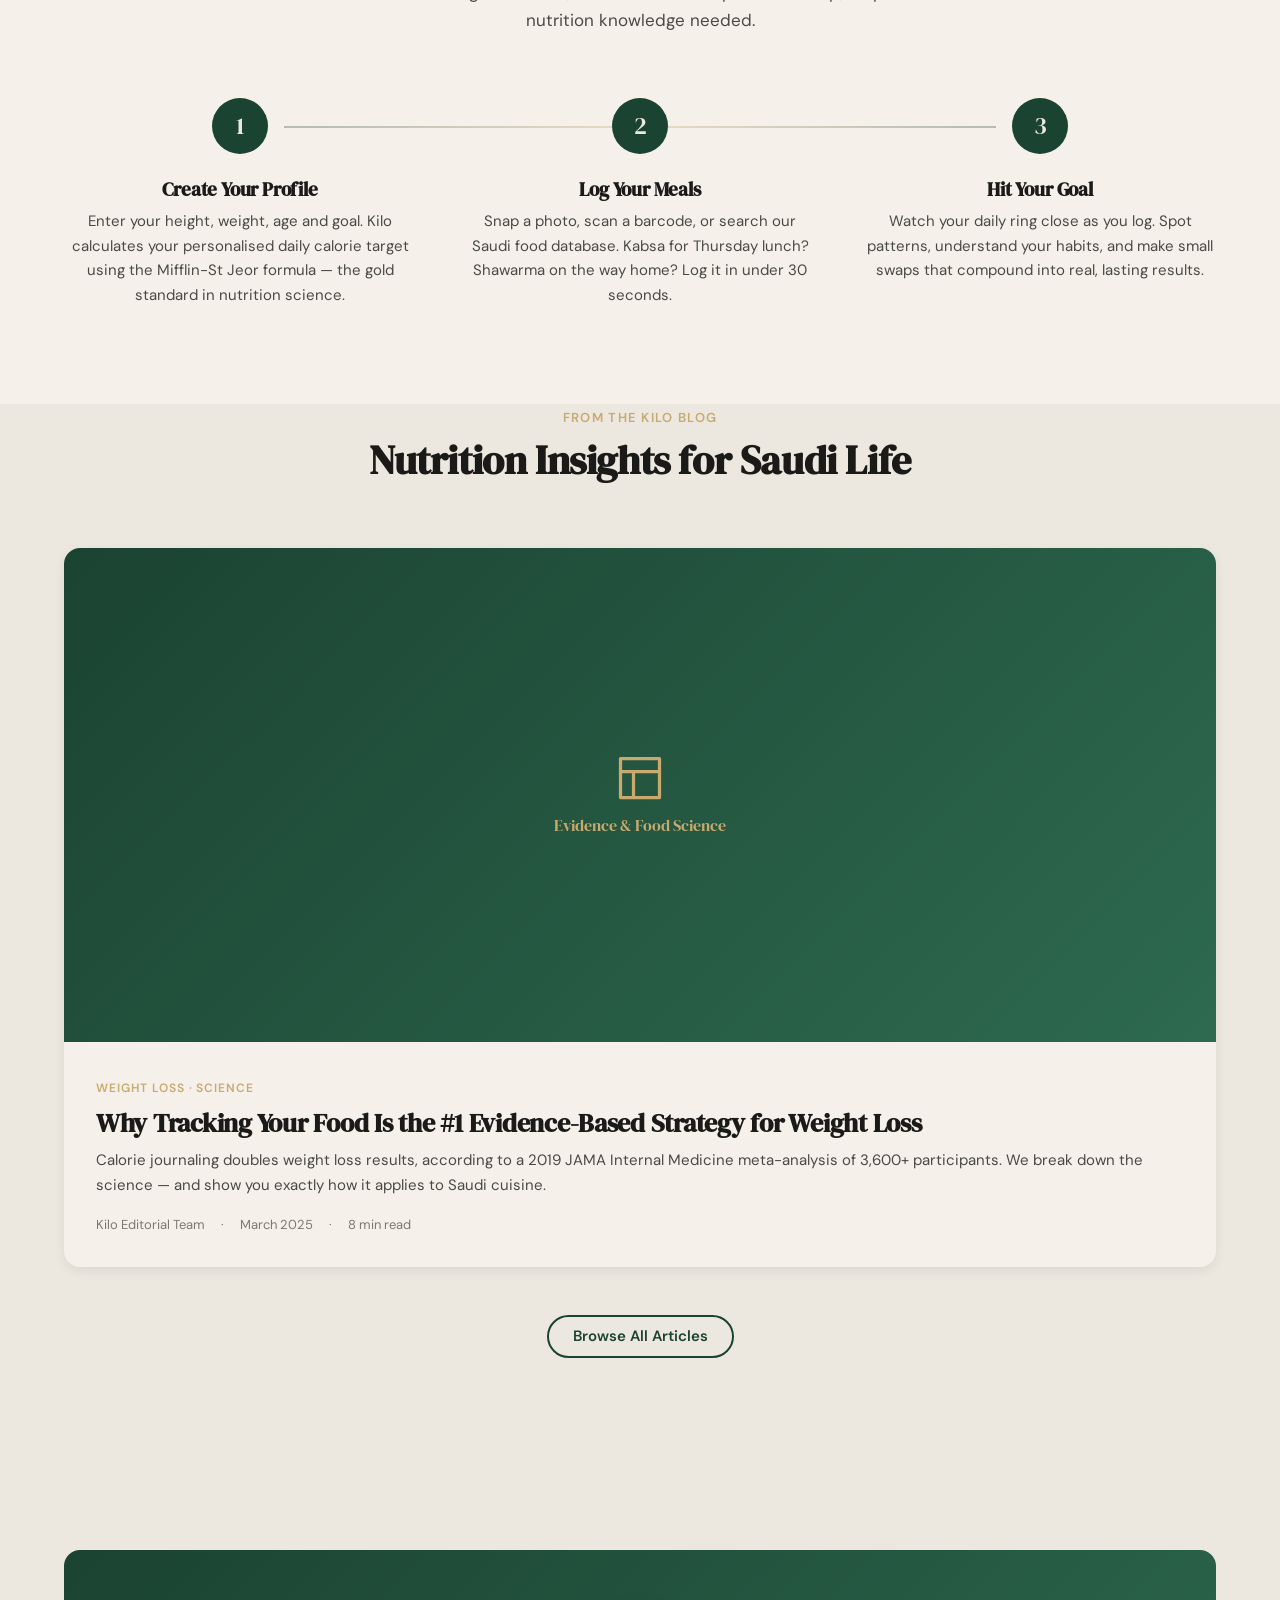
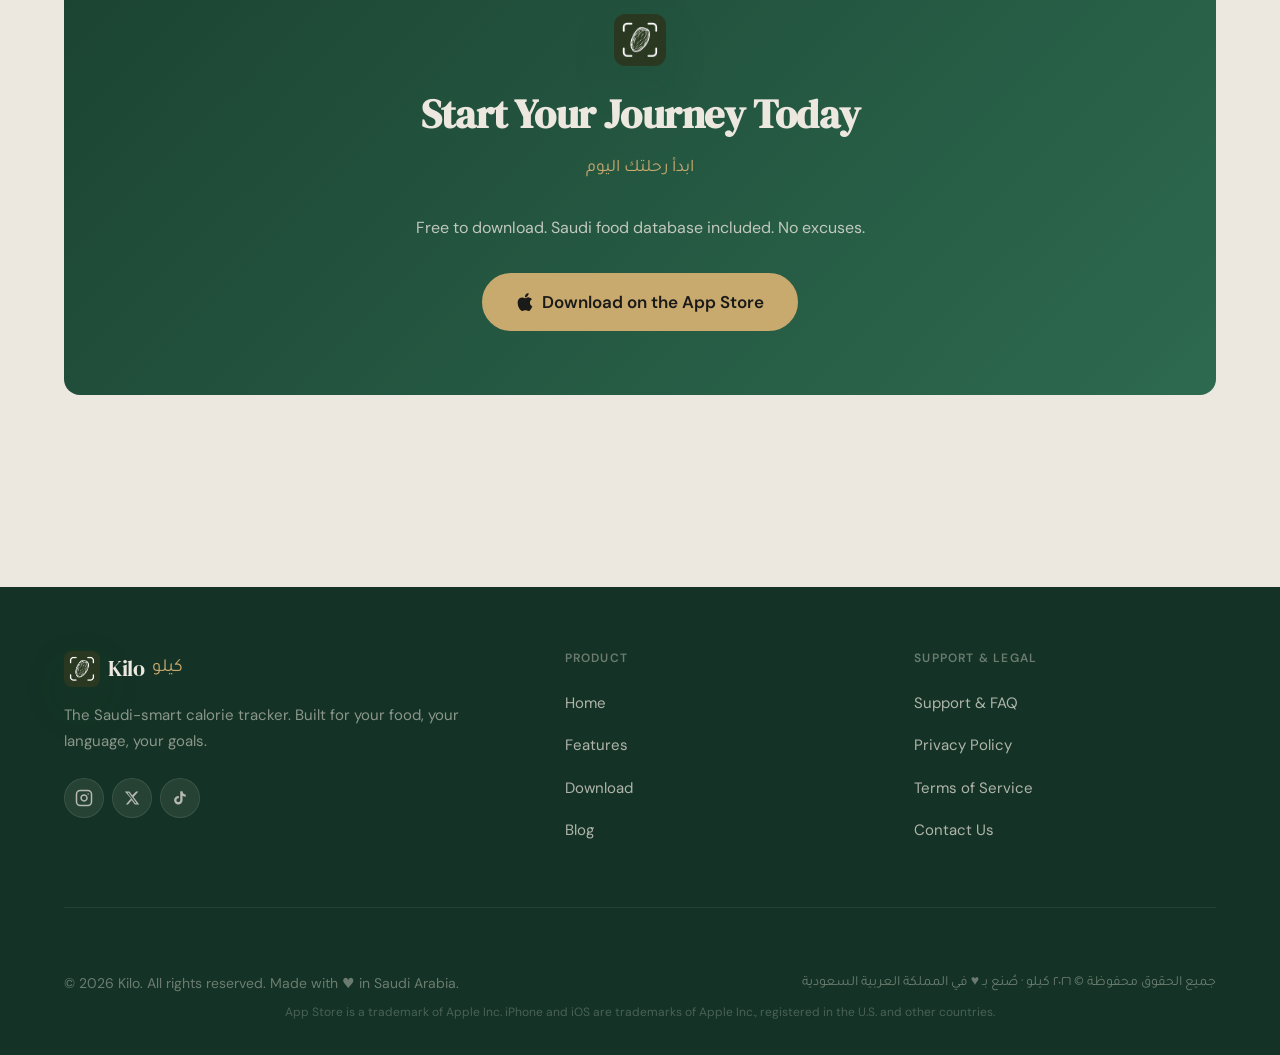
==== commit 91000f6a: "terms added" ====
--- a/index.html
+++ b/index.html
@@ -709,7 +709,7 @@
             <ul>
               <li><a href="/support">Support &amp; FAQ</a></li>
               <li><a href="/privacy">Privacy Policy</a></li>
-              <li><a href="#">Terms of Service</a></li>
+              <li><a href="/terms">Terms of Service</a></li>
               <li><a href="mailto:support@kiloapp.sa">Contact Us</a></li>
             </ul>
           </nav>
--- a/styles.css
+++ b/styles.css
@@ -615,6 +615,8 @@
   align-items: center;
   justify-content: center;
   margin: 0 auto var(--space-lg);
+  position: relative;
+  z-index: 1;
 }
 
 .step__title {
